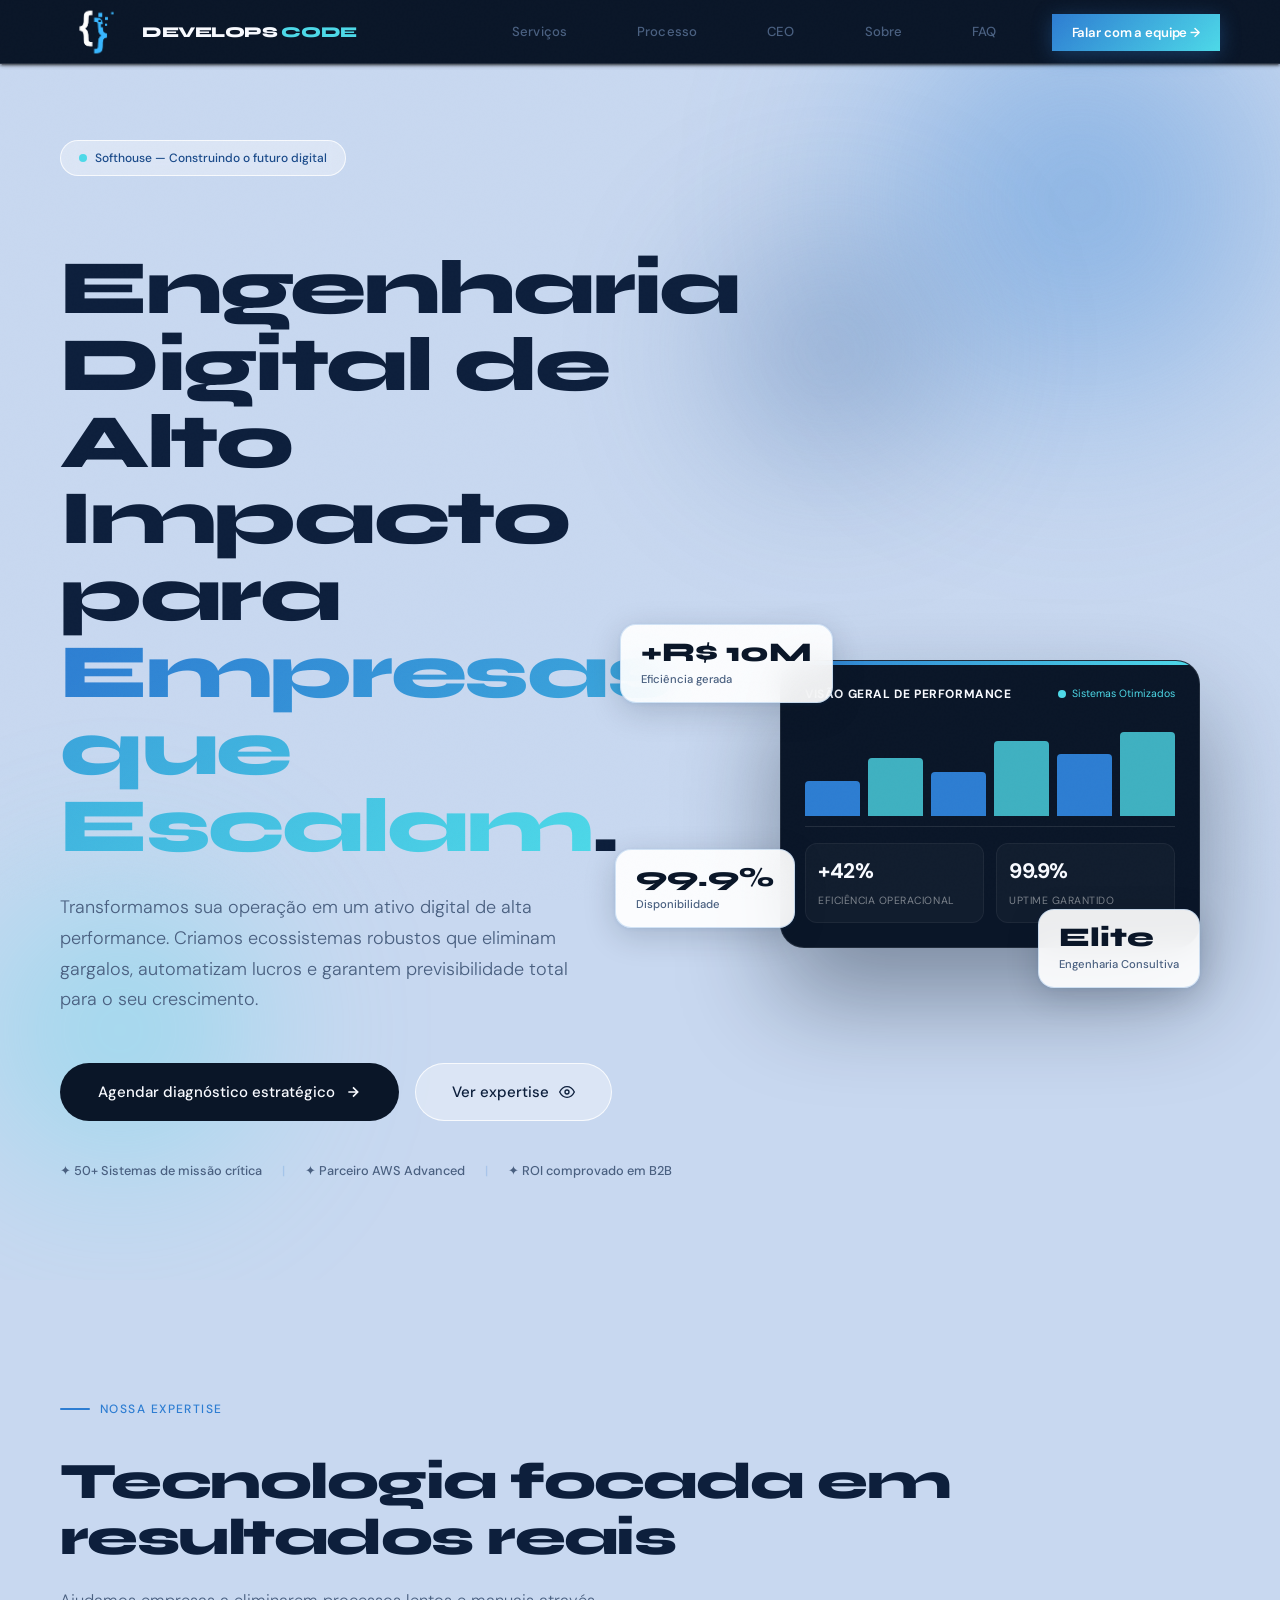
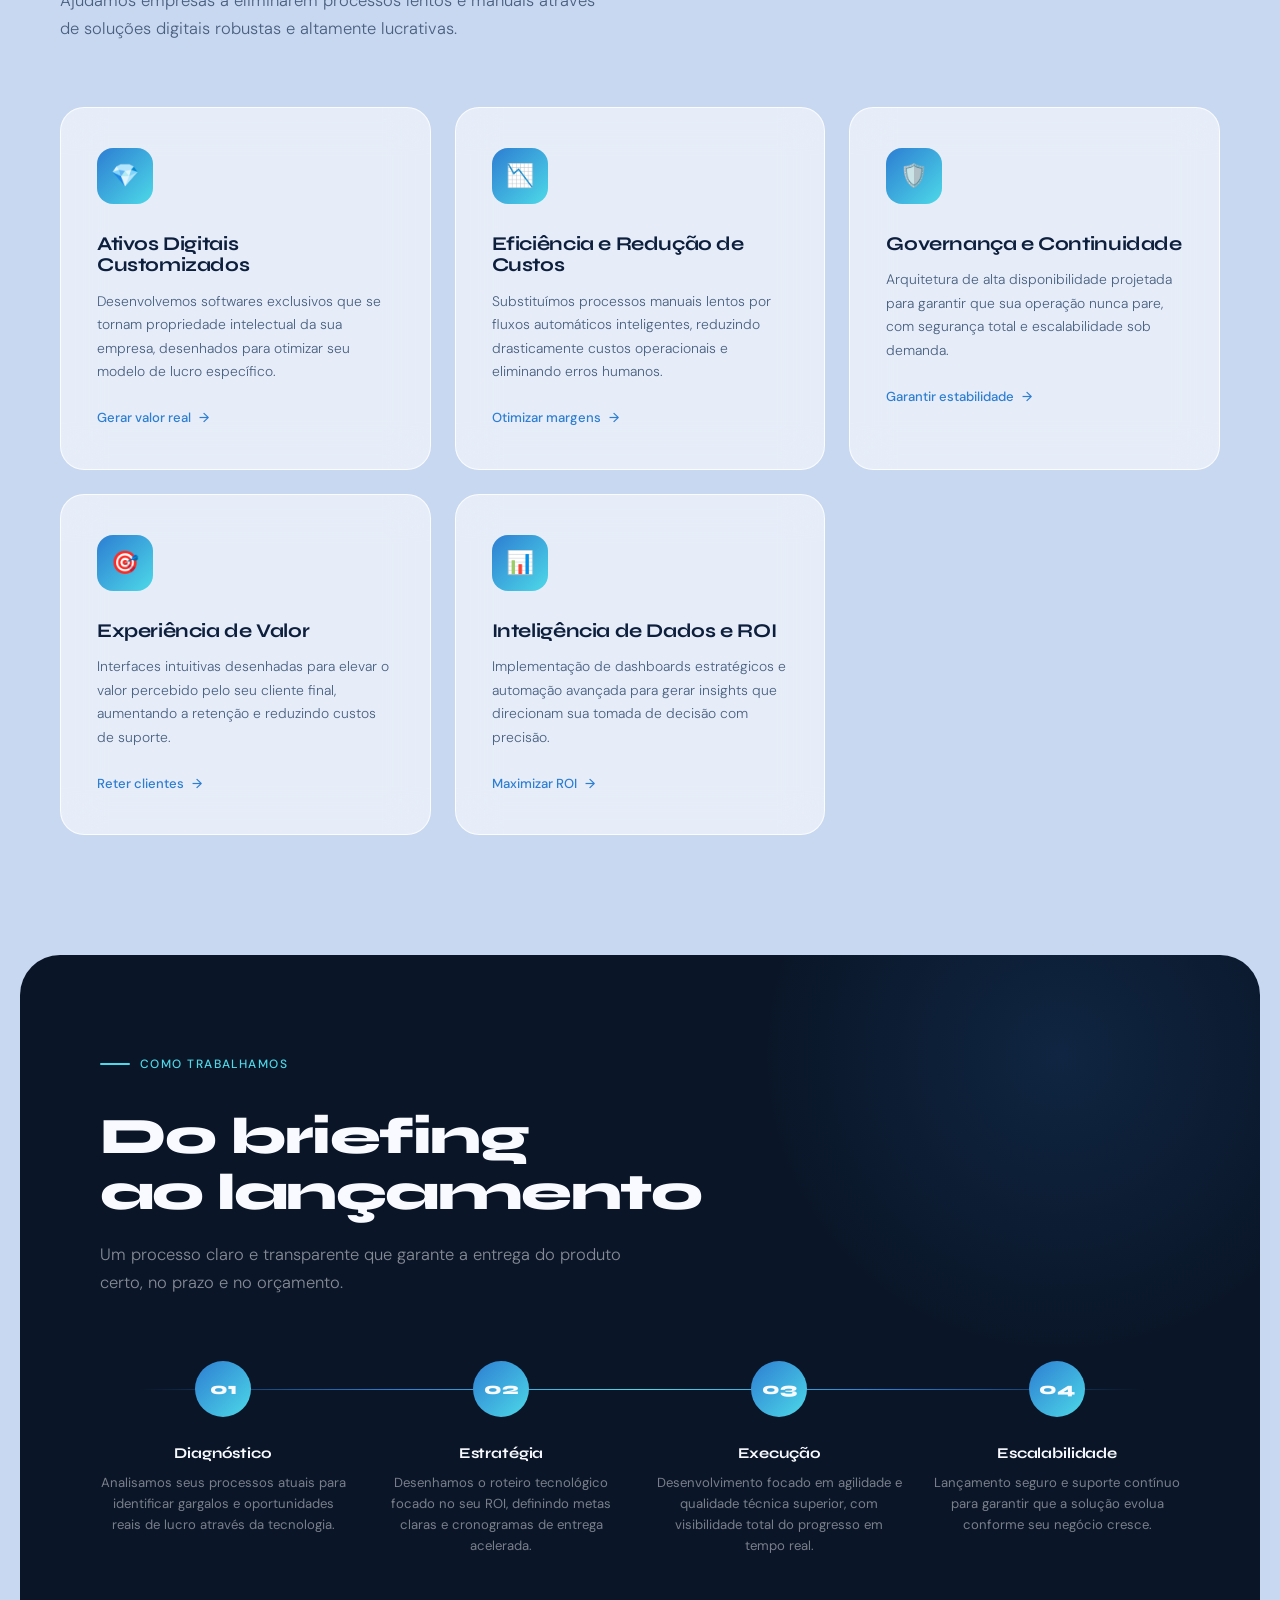
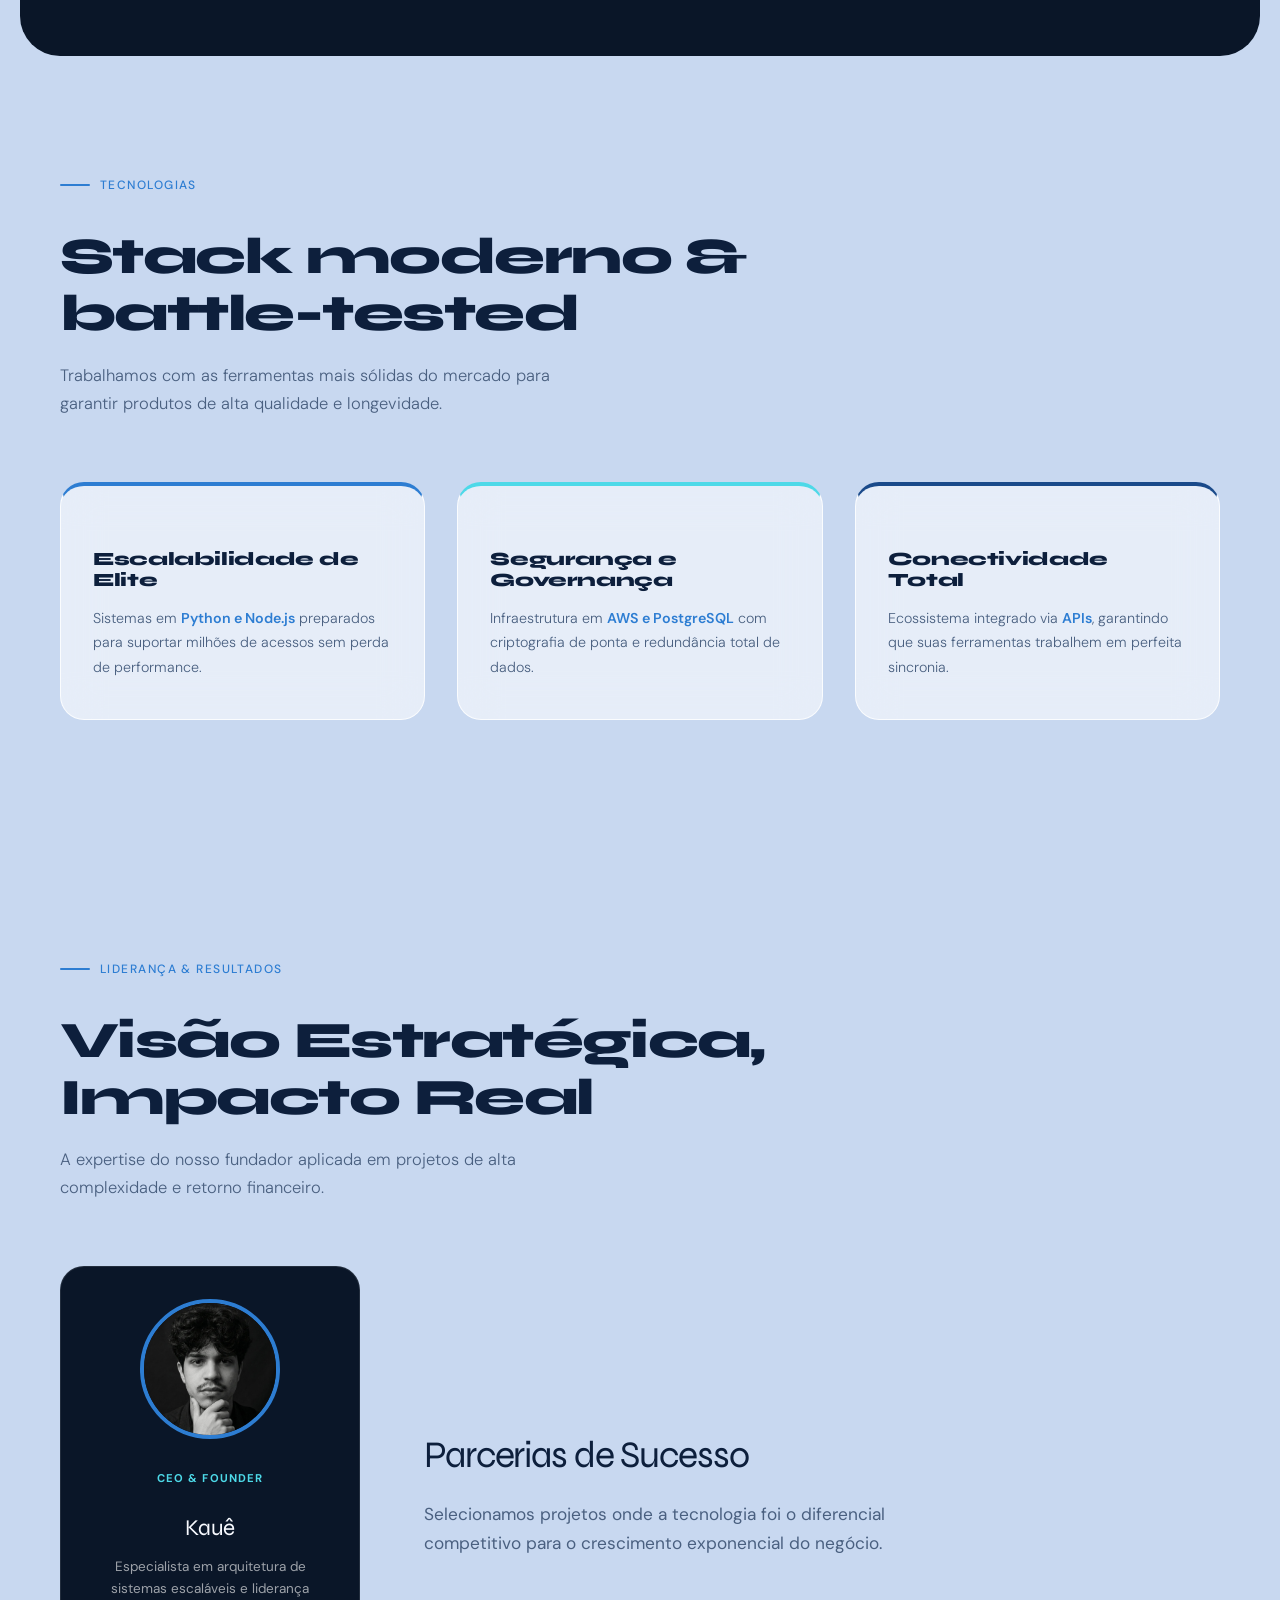
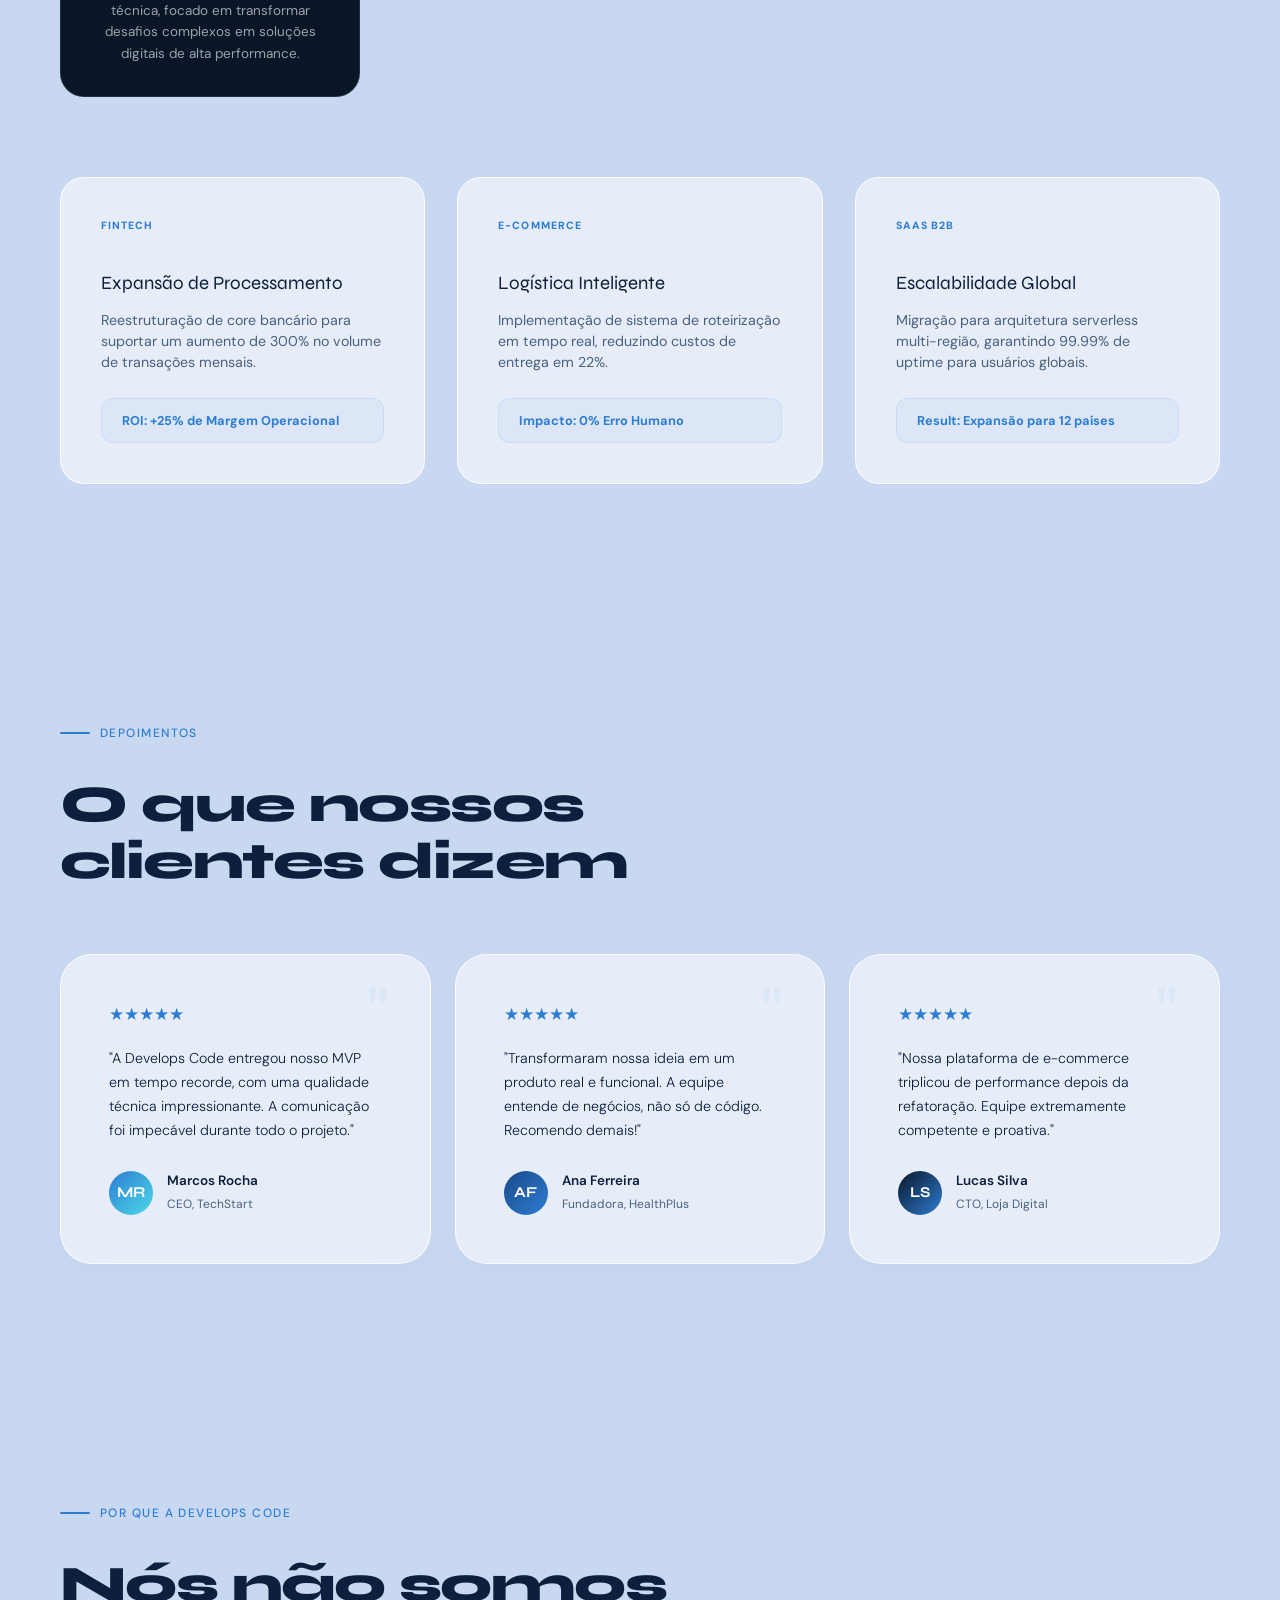
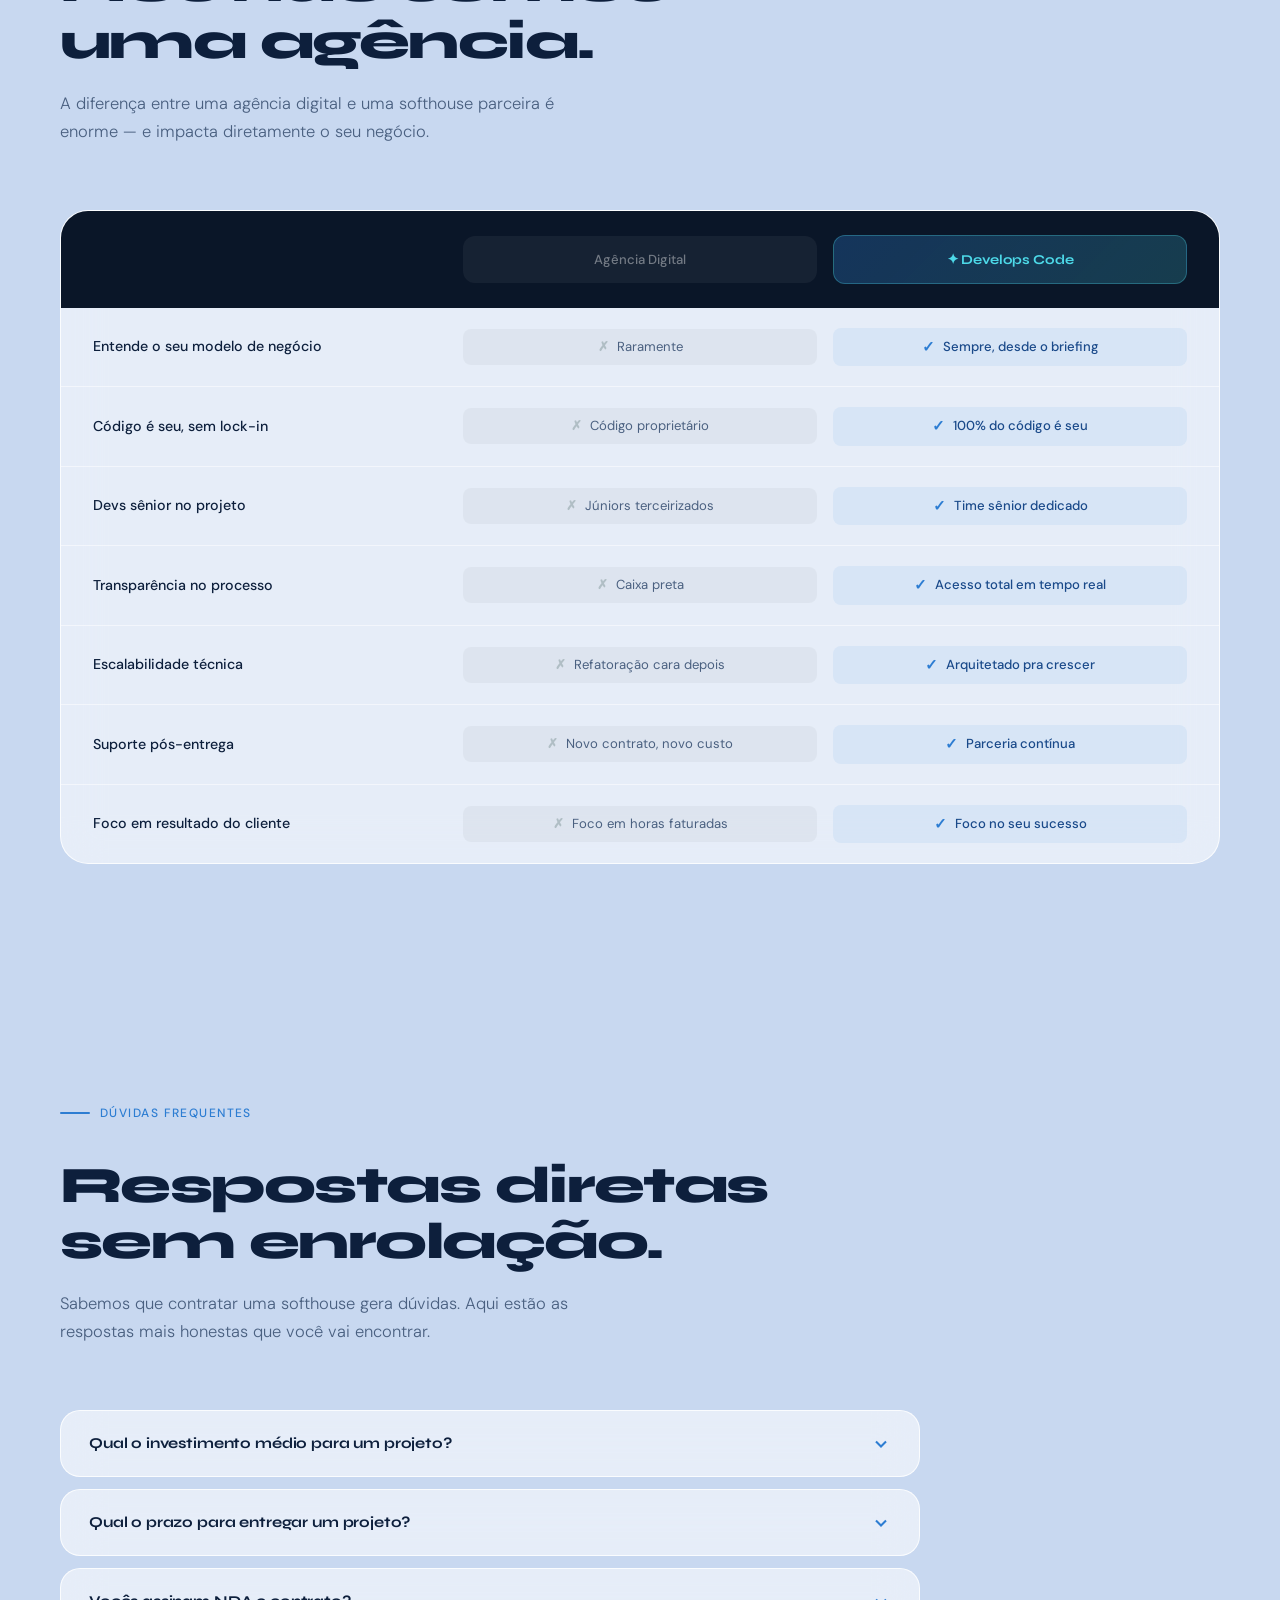
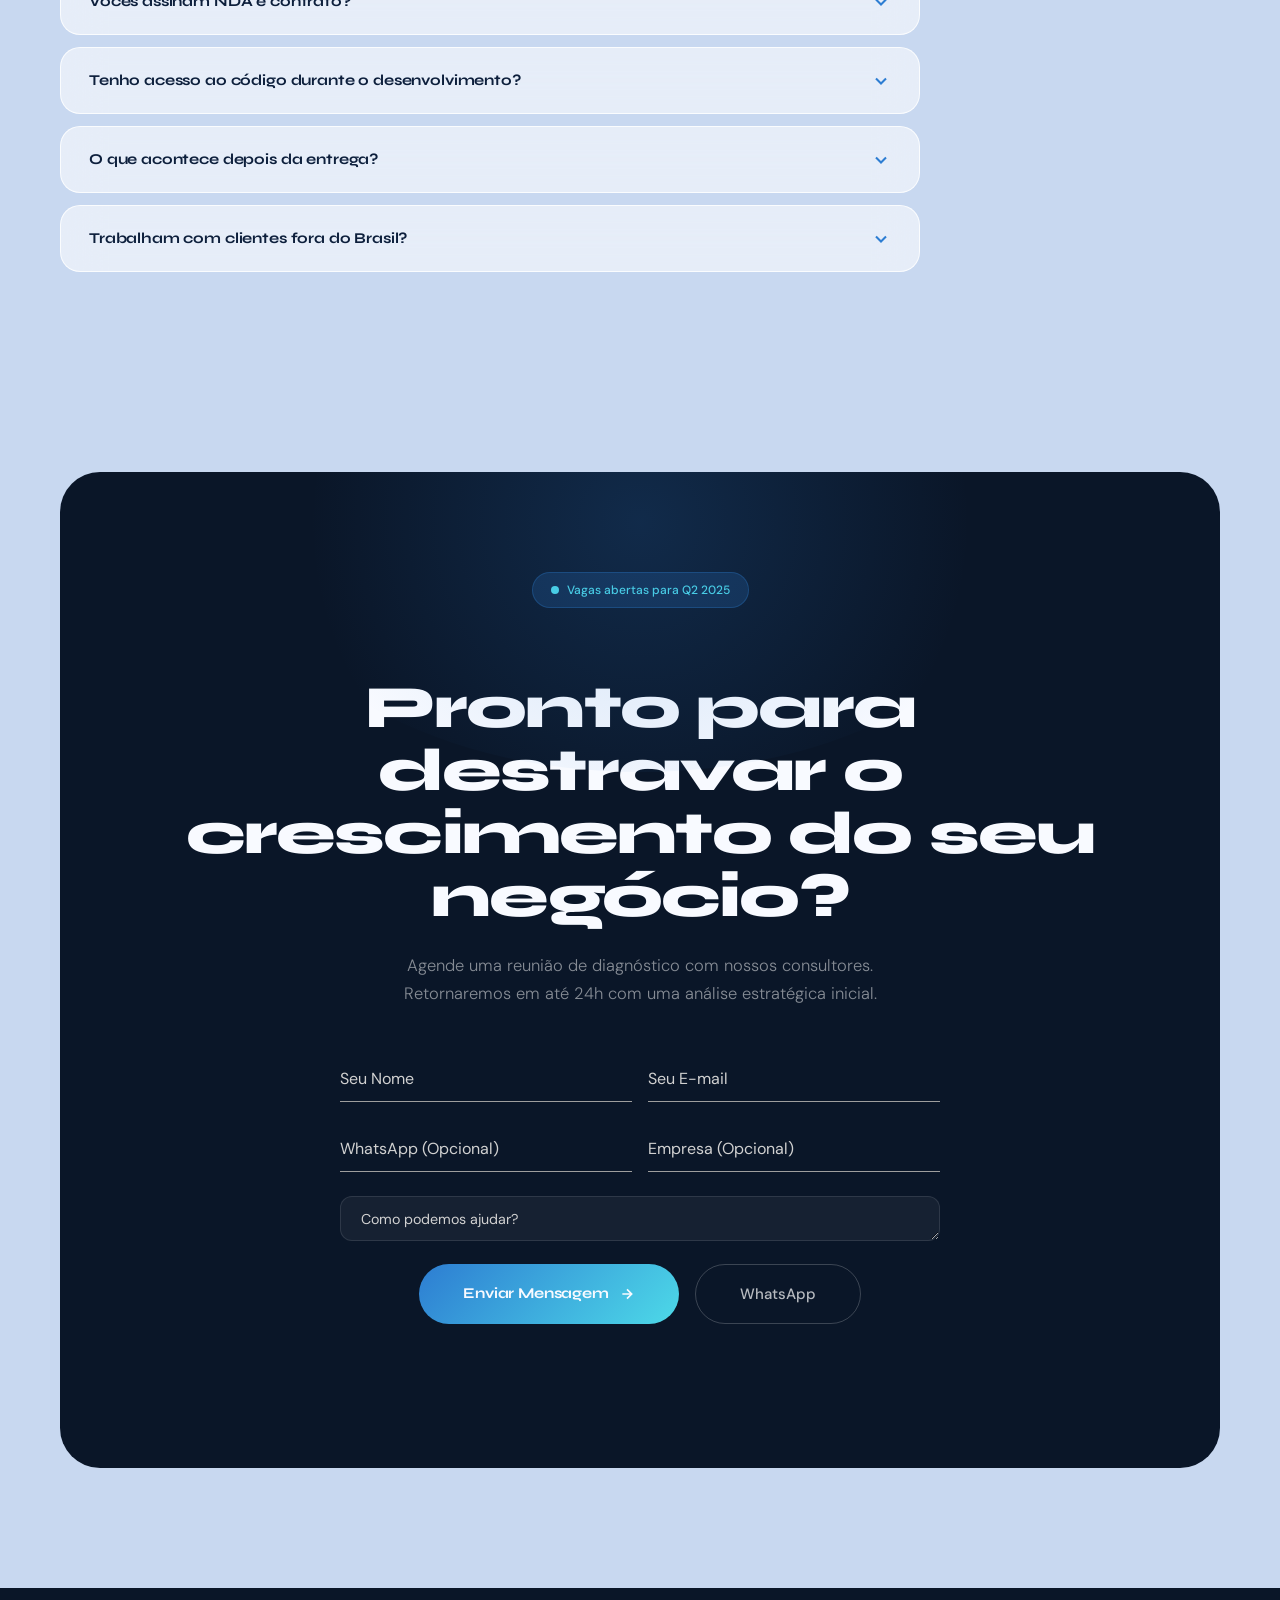
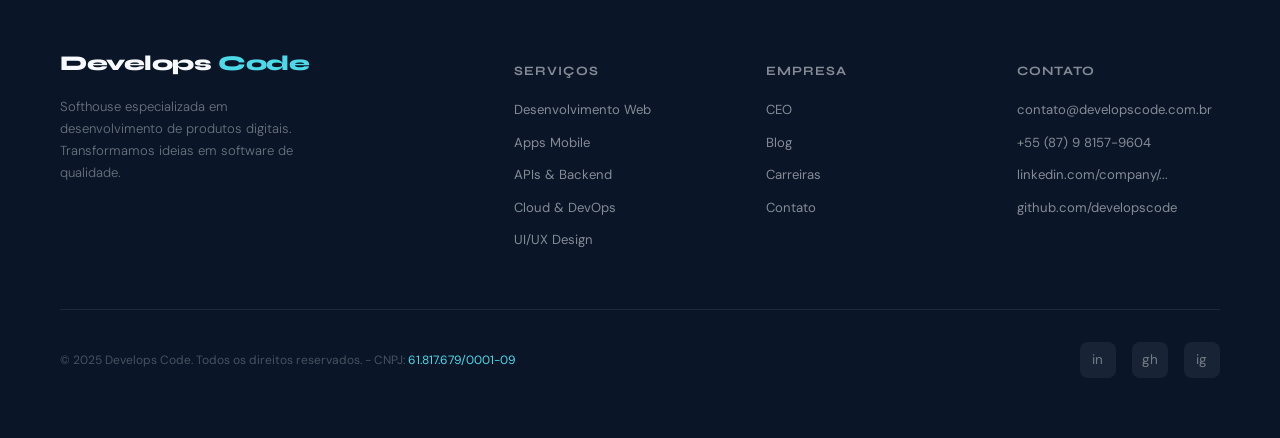
==== index.html @ 584f94bc "Mover arquivos da landing page para a raiz para deploy na Vercel" ====
<!DOCTYPE html>
<html lang="pt-BR">
<head>
<meta charset="UTF-8">
<meta name="viewport" content="width=device-width, initial-scale=1.0">
<title>Develops Code — Softhouse</title>
<link href="https://fonts.googleapis.com/css2?family=Syne:wght@400;600;700;800&family=DM+Sans:ital,wght@0,300;0,400;0,500;1,300&display=swap" rel="stylesheet">
<link rel="stylesheet" href="https://cdnjs.cloudflare.com/ajax/libs/materialize/1.0.0/css/materialize.min.css">
<link href="https://fonts.googleapis.com/icon?family=Material+Icons" rel="stylesheet">
<link rel="stylesheet" href="style.css">
<style>
  @media (max-width: 768px) {
    .hero-content { padding: 0 20px 20px; }
    .hero-badge { font-size: 0.75rem; padding: 7px 14px; }
    .stat-bubble { display: none; }
  }
</style>
</head>
<body>

<!-- SIDENAV (mobile) -->
<header class="mobile-header">
  <nav class="mobile-nav-wrap" aria-label="Mobile navigation">
    <ul class="sidenav" id="mobile-nav">
      <li class="sidenav-brand">
        <img src="img/logo.png" alt="Develops Code logo" />
        <div class="sidenav-brand-text">DEVELOPS<span class="sidenav-brand-code">CODE</span></div>
      </li>
      <li><a href="#servicos" class="sidenav-close">Serviços</a></li>
      <li><a href="#processo" class="sidenav-close">Processo</a></li>
      <li><a href="#portfolio" class="sidenav-close">CEO</a></li>
      <li><a href="#sobre" class="sidenav-close">Sobre</a></li>
      <li><a href="#faq" class="sidenav-close">FAQ</a></li>
      <li class="sidenav-cta-item"><a href="#contato" class="sidenav-close sidenav-cta-btn">Falar com a equipe →</a></li>
    </ul>
    <div class="toggle-hint" id="toggle-hint" aria-live="polite">
      <span class="toggle-hint-text">deslize o dedo</span>
      <span class="toggle-hint-icon material-icons" aria-hidden="true">arrow_back</span>
    </div>
  </nav>
</header>

<!-- NAVBAR -->
<nav id="main-nav">
  <div class="nav-logo">
    <img src="img/logo.png" alt="Develops Code logo" />
    <div class="nav-logo-text">DEVELOPS<span class="nav-logo-code">CODE</span></div>
  </div>
  <ul class="nav-links">
    <li><a href="#servicos">Serviços</a></li>
    <li><a href="#processo">Processo</a></li>
    <li><a href="#portfolio">CEO</a></li>
    <li><a href="#sobre">Sobre</a></li>
    <li><a href="#faq">FAQ</a></li>
    <li><a href="#contato" class="nav-cta">Falar com a equipe →</a></li>
  </ul>
  <button class="hamburger" id="hamburger-btn" data-target="mobile-nav" aria-label="Menu">
    <span></span>
    <span></span>
    <span></span>
  </button>
</nav>

<!-- HERO -->
<section class="hero" id="inicio">
  <div class="blob blob-1"></div>
  <div class="blob blob-2"></div>
  <div class="blob blob-3"></div>
  <div class="particles" id="particles"></div>

  <div class="hero-content">
    <div class="hero-badge">
      <div class="badge-dot"></div>
      Softhouse — Construindo o futuro digital
    </div>
    <h1>
      Engenharia Digital de Alto Impacto para <span class="highlight">Empresas que Escalam</span>.
    </h1>
    <p>Transformamos sua operação em um ativo digital de alta performance. Criamos ecossistemas robustos que eliminam gargalos, automatizam lucros e garantem previsibilidade total para o seu crescimento.</p>
    <div class="hero-actions">
      <a href="#contato" class="btn-primary">
        Agendar diagnóstico estratégico
        <svg width="16" height="16" fill="none" stroke="currentColor" stroke-width="2.5" viewBox="0 0 24 24"><path d="M5 12h14M12 5l7 7-7 7"/></svg>
      </a>
      <a href="#portfolio" class="btn-secondary">
        Ver expertise
        <svg width="16" height="16" fill="none" stroke="currentColor" stroke-width="2" viewBox="0 0 24 24"><path d="M1 12s4-8 11-8 11 8 11 8-4 8-11 8-11-8-11-8z"/><circle cx="12" cy="12" r="3"/></svg>
      </a>
    </div>
    <div class="authority-bar reveal">
      <span>✦ 50+ Sistemas de missão crítica</span>
      <span class="sep">|</span>
      <span>✦ Parceiro AWS Advanced</span>
      <span class="sep">|</span>
      <span>✦ ROI comprovado em B2B</span>
    </div>
  </div>

  <div class="hero-visual">
    <div class="stat-bubble stat-1">
      <div class="num">+R$ 10M</div>
      <div class="label">Eficiência gerada</div>
    </div>
    <div class="stat-bubble stat-2">
      <div class="num">99.9%</div>
      <div class="label">Disponibilidade</div>
    </div>

    <div class="dashboard-visual">
      <div class="db-header">
        <div class="db-title">Visão Geral de Performance</div>
        <div class="db-status">
          <div class="badge-dot"></div>
          Sistemas Otimizados
        </div>
      </div>
      <div class="db-content">
        <div class="db-chart-row">
          <div class="db-bar" style="height: 40%"></div>
          <div class="db-bar" style="height: 65%"></div>
          <div class="db-bar" style="height: 50%"></div>
          <div class="db-bar" style="height: 85%"></div>
          <div class="db-bar" style="height: 70%"></div>
          <div class="db-bar" style="height: 95%"></div>
        </div>
        <div class="db-stats-grid">
          <div class="db-stat-item">
            <span class="db-stat-val">+42%</span>
            <span class="db-stat-label">Eficiência Operacional</span>
          </div>
          <div class="db-stat-item">
            <span class="db-stat-val">99.9%</span>
            <span class="db-stat-label">Uptime Garantido</span>
          </div>
        </div>
      </div>
    </div>

    <div class="stat-bubble stat-3">
      <div class="num">Elite</div>
      <div class="label">Engenharia Consultiva</div>
    </div>
  </div>
</section>

<!-- SERVICES -->
<section class="services" id="servicos">
  <div class="reveal">
    <div class="section-tag">Nossa Expertise</div>
    <h2 class="section-title">Tecnologia focada em<br>resultados reais</h2>
    <p class="section-subtitle">Ajudamos empresas a eliminarem processos lentos e manuais através de soluções digitais robustas e altamente lucrativas.</p>
  </div>

  <div class="services-grid">
    <div class="service-card reveal">
      <div class="service-icon">💎</div>
      <h3>Ativos Digitais Customizados</h3>
      <p>Desenvolvemos softwares exclusivos que se tornam propriedade intelectual da sua empresa, desenhados para otimizar seu modelo de lucro específico.</p>
      <a href="#contato" class="service-link">Gerar valor real <span>→</span></a>
    </div>
    <div class="service-card reveal">
      <div class="service-icon">📉</div>
      <h3>Eficiência e Redução de Custos</h3>
      <p>Substituímos processos manuais lentos por fluxos automáticos inteligentes, reduzindo drasticamente custos operacionais e eliminando erros humanos.</p>
      <a href="#contato" class="service-link">Otimizar margens <span>→</span></a>
    </div>
    <div class="service-card reveal">
      <div class="service-icon">🛡️</div>
      <h3>Governança e Continuidade</h3>
      <p>Arquitetura de alta disponibilidade projetada para garantir que sua operação nunca pare, com segurança total e escalabilidade sob demanda.</p>
      <a href="#contato" class="service-link">Garantir estabilidade <span>→</span></a>
    </div>
    <div class="service-card reveal">
      <div class="service-icon">🎯</div>
      <h3>Experiência de Valor</h3>
      <p>Interfaces intuitivas desenhadas para elevar o valor percebido pelo seu cliente final, aumentando a retenção e reduzindo custos de suporte.</p>
      <a href="#contato" class="service-link">Reter clientes <span>→</span></a>
    </div>
    <div class="service-card reveal">
      <div class="service-icon">📊</div>
      <h3>Inteligência de Dados e ROI</h3>
      <p>Implementação de dashboards estratégicos e automação avançada para gerar insights que direcionam sua tomada de decisão com precisão.</p>
      <a href="#contato" class="service-link">Maximizar ROI <span>→</span></a>
    </div>
  </div>
</section>

<!-- PROCESS -->
<section class="process" id="processo">
  <div class="reveal">
    <div class="section-tag">Como trabalhamos</div>
    <h2 class="section-title">Do briefing<br>ao lançamento</h2>
    <p class="section-subtitle">Um processo claro e transparente que garante a entrega do produto certo, no prazo e no orçamento.</p>
  </div>

  <div class="steps">
    <div class="step reveal">
      <div class="step-num">01</div>
      <h4>Diagnóstico</h4>
      <p>Analisamos seus processos atuais para identificar gargalos e oportunidades reais de lucro através da tecnologia.</p>
    </div>
    <div class="step reveal">
      <div class="step-num">02</div>
      <h4>Estratégia</h4>
      <p>Desenhamos o roteiro tecnológico focado no seu ROI, definindo metas claras e cronogramas de entrega acelerada.</p>
    </div>
    <div class="step reveal">
      <div class="step-num">03</div>
      <h4>Execução</h4>
      <p>Desenvolvimento focado em agilidade e qualidade técnica superior, com visibilidade total do progresso em tempo real.</p>
    </div>
    <div class="step reveal">
      <div class="step-num">04</div>
      <h4>Escalabilidade</h4>
      <p>Lançamento seguro e suporte contínuo para garantir que a solução evolua conforme seu negócio cresce.</p>
    </div>
  </div>
</section>

<!-- TECH STACK -->
<section id="sobre">
  <div class="reveal">
    <div class="section-tag">Tecnologias</div>
    <h2 class="section-title">Stack moderno &<br>battle-tested</h2>
    <p class="section-subtitle">Trabalhamos com as ferramentas mais sólidas do mercado para garantir produtos de alta qualidade e longevidade.</p>
  </div>

  <div class="value-infra-grid">
    <div class="infra-card reveal">
      <h4>Escalabilidade de Elite</h4>
      <p>Sistemas em <strong>Python e Node.js</strong> preparados para suportar milhões de acessos sem perda de performance.</p>
    </div>
    <div class="infra-card reveal">
      <h4>Segurança e Governança</h4>
      <p>Infraestrutura em <strong>AWS e PostgreSQL</strong> com criptografia de ponta e redundância total de dados.</p>
    </div>
    <div class="infra-card reveal">
      <h4>Conectividade Total</h4>
      <p>Ecossistema integrado via <strong>APIs</strong>, garantindo que suas ferramentas trabalhem em perfeita sincronia.</p>
    </div>
  </div>
</section>

<!-- LEADERSHIP & SUCCESS CASES -->
<section id="portfolio">
  <div class="reveal">
    <div class="section-tag">Liderança & Resultados</div>
    <h2 class="section-title">Visão Estratégica,<br>Impacto Real</h2>
    <p class="section-subtitle">A expertise do nosso fundador aplicada em projetos de alta complexidade e retorno financeiro.</p>
  </div>

  <div class="leadership-grid">
    <div class="partner-card reveal">
      <img src="img/socio-kaue.jpeg" alt="Foto do CEO Kauê" class="partner-photo" />
      <div class="partner-info">
        <span class="partner-role">CEO & Founder</span>
        <h3>Kauê</h3>
        <p>Especialista em arquitetura de sistemas escaláveis e liderança técnica, focado em transformar desafios complexos em soluções digitais de alta performance.</p>
      </div>
    </div>

    <div class="cases-intro reveal">
      <h3>Parcerias de Sucesso</h3>
      <p>Selecionamos projetos onde a tecnologia foi o diferencial competitivo para o crescimento exponencial do negócio.</p>
    </div>
  </div>

  <div class="success-cases-grid">
    <div class="case-card reveal">
      <div class="case-category">Fintech</div>
      <h4>Expansão de Processamento</h4>
      <p>Reestruturação de core bancário para suportar um aumento de 300% no volume de transações mensais.</p>
      <div class="case-result">ROI: +25% de Margem Operacional</div>
    </div>
    <div class="case-card reveal">
      <div class="case-category">E-commerce</div>
      <h4>Logística Inteligente</h4>
      <p>Implementação de sistema de roteirização em tempo real, reduzindo custos de entrega em 22%.</p>
      <div class="case-result">Impacto: 0% Erro Humano</div>
    </div>
    <div class="case-card reveal">
      <div class="case-category">SaaS B2B</div>
      <h4>Escalabilidade Global</h4>
      <p>Migração para arquitetura serverless multi-região, garantindo 99.99% de uptime para usuários globais.</p>
      <div class="case-result">Result: Expansão para 12 países</div>
    </div>
  </div>
</section>

<!-- TESTIMONIALS -->
<section>
  <div class="reveal">
    <div class="section-tag">Depoimentos</div>
    <h2 class="section-title">O que nossos<br>clientes dizem</h2>
  </div>

  <div class="testimonials-grid">
    <div class="testimonial-card reveal">
      <div class="stars">★★★★★</div>
      <p class="testimonial-text">"A Develops Code entregou nosso MVP em tempo recorde, com uma qualidade técnica impressionante. A comunicação foi impecável durante todo o projeto."</p>
      <div class="testimonial-author">
        <div class="author-avatar av-1">MR</div>
        <div class="author-info">
          <strong>Marcos Rocha</strong>
          <span>CEO, TechStart</span>
        </div>
      </div>
    </div>
    <div class="testimonial-card reveal">
      <div class="stars">★★★★★</div>
      <p class="testimonial-text">"Transformaram nossa ideia em um produto real e funcional. A equipe entende de negócios, não só de código. Recomendo demais!"</p>
      <div class="testimonial-author">
        <div class="author-avatar av-2">AF</div>
        <div class="author-info">
          <strong>Ana Ferreira</strong>
          <span>Fundadora, HealthPlus</span>
        </div>
      </div>
    </div>
    <div class="testimonial-card reveal">
      <div class="stars">★★★★★</div>
      <p class="testimonial-text">"Nossa plataforma de e-commerce triplicou de performance depois da refatoração. Equipe extremamente competente e proativa."</p>
      <div class="testimonial-author">
        <div class="author-avatar av-3">LS</div>
        <div class="author-info">
          <strong>Lucas Silva</strong>
          <span>CTO, Loja Digital</span>
        </div>
      </div>
    </div>
  </div>
</section>

<!-- COMPARATIVO -->
<section id="comparativo">
  <div class="reveal">
    <div class="section-tag">Por que a Develops Code</div>
    <h2 class="section-title">Nós não somos<br>uma agência.</h2>
    <p class="section-subtitle">A diferença entre uma agência digital e uma softhouse parceira é enorme — e impacta diretamente o seu negócio.</p>
  </div>

  <div class="compare-table reveal">
    <div class="compare-header">
      <div class="compare-feature-col"></div>
      <div class="compare-col compare-col-agency">
        <span class="col-label">Agência Digital</span>
      </div>
      <div class="compare-col compare-col-us">
        <span class="col-badge">✦ Develops Code</span>
      </div>
    </div>

    <div class="compare-row">
      <div class="compare-feature">Entende o seu modelo de negócio</div>
      <div class="compare-val agency"><span class="x">✗</span> Raramente</div>
      <div class="compare-val us"><span class="check">✓</span> Sempre, desde o briefing</div>
    </div>
    <div class="compare-row">
      <div class="compare-feature">Código é seu, sem lock-in</div>
      <div class="compare-val agency"><span class="x">✗</span> Código proprietário</div>
      <div class="compare-val us"><span class="check">✓</span> 100% do código é seu</div>
    </div>
    <div class="compare-row">
      <div class="compare-feature">Devs sênior no projeto</div>
      <div class="compare-val agency"><span class="x">✗</span> Júniors terceirizados</div>
      <div class="compare-val us"><span class="check">✓</span> Time sênior dedicado</div>
    </div>
    <div class="compare-row">
      <div class="compare-feature">Transparência no processo</div>
      <div class="compare-val agency"><span class="x">✗</span> Caixa preta</div>
      <div class="compare-val us"><span class="check">✓</span> Acesso total em tempo real</div>
    </div>
    <div class="compare-row">
      <div class="compare-feature">Escalabilidade técnica</div>
      <div class="compare-val agency"><span class="x">✗</span> Refatoração cara depois</div>
      <div class="compare-val us"><span class="check">✓</span> Arquitetado pra crescer</div>
    </div>
    <div class="compare-row">
      <div class="compare-feature">Suporte pós-entrega</div>
      <div class="compare-val agency"><span class="x">✗</span> Novo contrato, novo custo</div>
      <div class="compare-val us"><span class="check">✓</span> Parceria contínua</div>
    </div>
    <div class="compare-row">
      <div class="compare-feature">Foco em resultado do cliente</div>
      <div class="compare-val agency"><span class="x">✗</span> Foco em horas faturadas</div>
      <div class="compare-val us"><span class="check">✓</span> Foco no seu sucesso</div>
    </div>
  </div>
</section>

<!-- FAQ -->
<section id="faq">
  <div class="reveal">
    <div class="section-tag">Dúvidas frequentes</div>
    <h2 class="section-title">Respostas diretas<br>sem enrolação.</h2>
    <p class="section-subtitle">Sabemos que contratar uma softhouse gera dúvidas. Aqui estão as respostas mais honestas que você vai encontrar.</p>
  </div>

  <div class="faq-grid reveal">
    <div class="faq-item">
      <button class="faq-q" onclick="toggleFaq(this)">
        <span>Qual o investimento médio para um projeto?</span>
        <svg class="faq-icon" width="20" height="20" fill="none" stroke="currentColor" stroke-width="2.5" viewBox="0 0 24 24"><path d="M6 9l6 6 6-6"/></svg>
      </button>
      <div class="faq-a">
        <p>Depende do escopo, mas projetos de MVP costumam partir de R$ 15k. Sistemas mais complexos ficam entre R$ 50k e R$ 200k+. Nossa filosofia é ser 100% transparente sobre custos antes de qualquer compromisso — você recebe um orçamento detalhado em até 48h após o briefing, sem surpresas no meio do caminho.</p>
      </div>
    </div>
    <div class="faq-item">
      <button class="faq-q" onclick="toggleFaq(this)">
        <span>Qual o prazo para entregar um projeto?</span>
        <svg class="faq-icon" width="20" height="20" fill="none" stroke="currentColor" stroke-width="2.5" viewBox="0 0 24 24"><path d="M6 9l6 6 6-6"/></svg>
      </button>
      <div class="faq-a">
        <p>MVPs bem escoplados saem em 4 a 8 semanas. Produtos completos levam de 3 a 6 meses. Trabalhamos em sprints quinzenais com entregas contínuas — você não espera meses para ver algo funcionando. Na primeira semana já há protótipo navegável.</p>
      </div>
    </div>
    <div class="faq-item">
      <button class="faq-q" onclick="toggleFaq(this)">
        <span>Vocês assinam NDA e contrato?</span>
        <svg class="faq-icon" width="20" height="20" fill="none" stroke="currentColor" stroke-width="2.5" viewBox="0 0 24 24"><path d="M6 9l6 6 6-6"/></svg>
      </button>
      <div class="faq-a">
        <p>Sempre. Assinamos NDA antes mesmo do primeiro briefing. O contrato é claro sobre propriedade de código (é 100% seu), entregas, prazos e garantias. Nada de letras miúdas — revisamos cada cláusula com você antes de assinar.</p>
      </div>
    </div>
    <div class="faq-item">
      <button class="faq-q" onclick="toggleFaq(this)">
        <span>Tenho acesso ao código durante o desenvolvimento?</span>
        <svg class="faq-icon" width="20" height="20" fill="none" stroke="currentColor" stroke-width="2.5" viewBox="0 0 24 24"><path d="M6 9l6 6 6-6"/></svg>
      </button>
      <div class="faq-a">
        <p>Sim, desde o primeiro commit. Você recebe acesso ao repositório no GitHub ou GitLab, com visibilidade total do histórico. Sem caixas pretas: você pode auditar o código, apresentar para investidores ou fazer onboarding de um dev interno quando quiser.</p>
      </div>
    </div>
    <div class="faq-item">
      <button class="faq-q" onclick="toggleFaq(this)">
        <span>O que acontece depois da entrega?</span>
        <svg class="faq-icon" width="20" height="20" fill="none" stroke="currentColor" stroke-width="2.5" viewBox="0 0 24 24"><path d="M6 9l6 6 6-6"/></svg>
      </button>
      <div class="faq-a">
        <p>Todo projeto inclui 30 dias de suporte pós-lançamento sem custo adicional. Depois disso, oferecemos planos de manutenção e evolução mensal. Muitos clientes ficam com a gente por anos — somos o time técnico deles, só que sem os encargos de CLT.</p>
      </div>
    </div>
    <div class="faq-item">
      <button class="faq-q" onclick="toggleFaq(this)">
        <span>Trabalham com clientes fora do Brasil?</span>
        <svg class="faq-icon" width="20" height="20" fill="none" stroke="currentColor" stroke-width="2.5" viewBox="0 0 24 24"><path d="M6 9l6 6 6-6"/></svg>
      </button>
      <div class="faq-a">
        <p>Sim. Temos experiência em projetos internacionais com faturamento em dólar e euro. Nossa equipe tem fluência em inglês e o processo é totalmente adaptado para clientes fora do Brasil — desde contratos em inglês até reuniões no fuso horário do cliente.</p>
      </div>
    </div>
  </div>
</section>

<!-- CTA -->
<section class="cta-section" id="contato">
  <div class="cta-inner reveal">
    <div class="cta-tag">
      <div class="badge-dot"></div>
      Vagas abertas para Q2 2025
    </div>
    <h2>Pronto para destravar o<br>crescimento do seu negócio?</h2>
    <p>Agende uma reunião de diagnóstico com nossos consultores. Retornaremos em até 24h com uma análise estratégica inicial.</p>
    <div class="contact-form-container">
      <form id="contact-form">
        <div class="input-row">
          <input type="text" name="name" required placeholder="Seu Nome">
          <input type="email" name="email" required placeholder="Seu E-mail">
        </div>
        <div class="input-row">
          <input type="text" name="whatsapp" placeholder="WhatsApp (Opcional)">
          <input type="text" name="company" placeholder="Empresa (Opcional)">
        </div>
        <textarea name="message" required placeholder="Como podemos ajudar?" rows="4"></textarea>
        <div class="cta-buttons">
          <button type="submit" class="btn-glow" id="submit-btn" style="border: none; cursor: pointer;">
            Enviar Mensagem
            <svg width="16" height="16" fill="none" stroke="currentColor" stroke-width="2.5" viewBox="0 0 24 24"><path d="M5 12h14M12 5l7 7-7 7"/></svg>
          </button>
          <a href="https://wa.me/5587981579604" class="btn-outline">
            WhatsApp
          </a>
        </div>
        <div id="form-status" class="form-status"></div>
      </form>
    </div>


    </div>
  </div>
</section>

<!-- FOOTER -->
<footer>
  <div class="footer-brand">
    <div class="logo-text">Develops <span>Code</span></div>
    <p class="footer-desc">Softhouse especializada em desenvolvimento de produtos digitais. Transformamos ideias em software de qualidade.</p>
  </div>
  <div class="footer-col">
    <h5>Serviços</h5>
    <ul>
      <li><a href="#">Desenvolvimento Web</a></li>
      <li><a href="#">Apps Mobile</a></li>
      <li><a href="#">APIs & Backend</a></li>
      <li><a href="#">Cloud & DevOps</a></li>
      <li><a href="#">UI/UX Design</a></li>
    </ul>
  </div>
  <div class="footer-col">
    <h5>Empresa</h5>
    <ul>
      <li><a href="#portfolio">CEO</a></li>
      <li><a href="#">Blog</a></li>
      <li><a href="#">Carreiras</a></li>
      <li><a href="#contato">Contato</a></li>
    </ul>
  </div>
  <div class="footer-col">
    <h5>Contato</h5>
    <ul>
      <li><a href="mailto:contato@developscode.com.br">contato@developscode.com.br</a></li>
      <li><a href="#">+55 (87) 9 8157-9604</a></li>
      <li><a href="#">linkedin.com/company/...</a></li>
      <li><a href="#">github.com/developscode</a></li>
    </ul>
  </div>
  <div class="footer-bottom">
    <p>© 2025 Develops Code. Todos os direitos reservados. - CNPJ: <span style="color: var(--cyan);">61.817.679/0001-09</span></p>
    <div class="social-links">
      <a href="#" class="social-link">in</a>
      <a href="#" class="social-link">gh</a>
      <a href="#" class="social-link">ig</a>
    </div>
  </div>
</footer>

<script src="https://cdnjs.cloudflare.com/ajax/libs/materialize/1.0.0/js/materialize.min.js"></script>
<script src="main.js"></script>
</body>
</html>
---- style.css ----
/* Override Materialize teal/green defaults */
:root {
  --bg: #c8d8f0;
  --bg-dark: #b8cae8;
  --navy: #0a1628;
  --blue-deep: #1a4a8a;
  --blue-mid: #2d7dd2;
  --blue-light: #5ab4e8;
  --cyan: #4dd9e8;
  --white: #f8faff;
  --text-dark: #0d1f3c;
  --text-muted: #4a6080;
  --card-bg: rgba(255,255,255,0.55);
  --card-border: rgba(255,255,255,0.8);
  --glass: rgba(255,255,255,0.35);
}

/* Kill Materialize teal on buttons and focus states */
button, input, textarea, select {
  -webkit-tap-highlight-color: transparent !important;
}
.waves-effect .waves-ripple { background: rgba(45,125,210,0.3) !important; }
button:focus { background-color: transparent !important; }

*, *::before, *::after { box-sizing: border-box; margin: 0; padding: 0; }

html { scroll-behavior: smooth; }



body {
  font-family: 'DM Sans', sans-serif;
  background: var(--bg);
  color: var(--text-dark);
  overflow-x: hidden;
}



/* ── NOISE TEXTURE OVERLAY ── */
body::before {
  content: '';
  position: fixed;
  inset: 0;
  background-image: url("data:image/svg+xml,%3Csvg viewBox='0 0 512 512' xmlns='http://www.w3.org/2000/svg'%3E%3Cfilter id='n'%3E%3CfeTurbulence type='fractalNoise' baseFrequency='0.75' numOctaves='4' stitchTiles='stitch'/%3E%3C/filter%3E%3Crect width='100%25' height='100%25' filter='url(%23n)' opacity='0.035'/%3E%3C/svg%3E");
  pointer-events: none;
  z-index: 1000; /* Higher z-index for grain */
  opacity: 0.4;
}

/* ── NAVBAR ── */
nav {
  position: fixed;
  top: 0; left: 0; right: 0;
  z-index: 100;
  display: flex;
  align-items: center;
  justify-content: space-between;
  padding: 20px 60px;
  background: var(--navy);
  border-bottom: 1px solid rgba(255,255,255,0.12);
  transition: background 0.3s, opacity 0.25s, transform 0.25s;
}

/* ── CORREÇÃO DO BUG: esconde nav quando sidenav está aberto ── */
nav.nav-hidden {
  opacity: 0;
  pointer-events: none;
  transform: translateY(-100%);
}

.nav-logo {
  display: flex;
  align-items: center;
  justify-content: flex-start;
  gap: 12px;
}

.nav-logo img {
  width: 70px;
  height: 70px;
  object-fit: contain;
  display: block;
  padding: 5px;
}

.nav-logo-text {
  font-family: 'Syne', sans-serif;
  font-weight: 800;
  font-size: 1rem;
  color: var(--white);
  letter-spacing: -0.03em;
  display: inline-flex;
  align-items: center;
  gap: 4px;
}

.nav-logo-code {
  color: var(--cyan);
}

.nav-links {
  display: flex;
  gap: 40px;
  list-style: none;
  align-items: center;
}

.nav-links a {
  font-size: 0.875rem;
  font-weight: 500;
  color: var(--text-muted);
  text-decoration: none;
  transition: color 0.2s;
  letter-spacing: 0.01em;
}

.nav-links a:hover { color: var(--blue-mid); }

nav .nav-links li a.nav-cta,
.nav-cta {
  display: inline-flex !important;
  align-items: center !important;
  background: linear-gradient(135deg, var(--blue-mid), var(--cyan)) !important;
  color: #ffffff !important;
  padding: 11px 20px !important;
  font-weight: 600 !important;
  font-size: 0.875rem !important;
  letter-spacing: -0.01em !important;
  border: none !important;
  outline: none !important;
  box-shadow: 0 4px 20px rgba(45,125,210,0.35) !important;
  transition: opacity 0.2s, transform 0.2s, box-shadow 0.2s !important;
  position: relative !important;
  z-index: 1 !important;
  white-space: nowrap !important;
  text-decoration: none !important;
  line-height: 1.2 !important;
}

nav .nav-links li a.nav-cta:hover,
.nav-cta:hover {
  opacity: 0.95 !important;
  transform: translateY(-1px) !important;
  box-shadow: 0 0 20px rgba(56, 134, 255, 0.85), 0 0 40px rgba(21, 158, 231, 0.967) !important;
}

nav .nav-links li a.nav-cta:active,
.nav-cta:active,
nav .nav-links li a.nav-cta:focus,
.nav-cta:focus {
  outline: none !important;
  box-shadow: 0 0 20px rgba(56, 134, 255, 0.85), 0 0 40px rgba(21, 158, 231, 0.967) !important;
}

/* Hamburger button */
.hamburger {
  display: none;
  flex-direction: column;
  gap: 5px;
  background: none;
  border: none;
  cursor: pointer;
  padding: 8px;
  border-radius: 10px;
  transition: background 0.2s;
  z-index: 999;
  position: relative;
}

.hamburger:hover { background: rgba(45,125,210,0.1); }

.hamburger span {
  display: block;
  width: 24px;
  height: 2px;
  background: #ffffff;
  border-radius: 2px;
  transition: all 0.3s ease;
  transform-origin: center;
}

.hamburger.open span:nth-child(1) { transform: translateY(7px) rotate(45deg); }
.hamburger.open span:nth-child(2) { opacity: 0; transform: scaleX(0); }
.hamburger.open span:nth-child(3) { transform: translateY(-7px) rotate(-45deg); }

/* Materialize sidenav overrides */
.sidenav {
  background: var(--navy) !important;
  padding: 0 !important;
  width: 280px !important;
  z-index: 1200 !important;
}

.sidenav-overlay {
 display: none !important;
}

.toggle-hint {
  position: fixed;
  left: 280px;
  top: 50%;
  transform: translate(-100%, -50%);
  display: inline-flex;
  align-items: center;
  gap: 8px;
  padding: 8px 10px;
  border-radius: 999px;
  background: transparent;
  color: #dbeeff;
  font-family: 'DM Sans', sans-serif;
  font-size: 0.9rem;
  font-weight: 700;
  letter-spacing: 0.01em;
  white-space: nowrap;
  opacity: 0;
  pointer-events: none;
  transition: opacity 0.28s ease, transform 0.28s ease;
  z-index: 1300;
}

.toggle-hint.visible {
  opacity: 1;
}

.toggle-hint-text {
  color: #e4f3ff;
}

.toggle-hint-icon {
  display: inline-flex;
  align-items: center;
  justify-content: center;
  width: 32px;
  height: 32px;
  border-radius: 50%;
  background: #0d6efd;
  color: #ffffff;
  font-size: 1rem;
  box-shadow: 0 8px 16px rgba(13, 110, 253, 0.18);
  animation: hintArrow 1.2s ease-in-out infinite;
}

@keyframes hintArrow {
  0%, 100% { transform: translateX(0); }
  50% { transform: translateX(-6px); }
}

.sidenav-brand {
  font-family: 'Syne', sans-serif;
  font-weight: 800;
  font-size: 1.2rem;
  color: var(--white);
  padding: 28px 24px 20px;
  border-bottom: 1px solid rgba(255,255,255,0.08);
  display: flex;
  align-items: center;
  justify-content: flex-start;
  gap: 12px;
  letter-spacing: -0.02em;
}

.sidenav-brand-text {
  font-size: 1rem;
  font-weight: 700;
  color: #ffffff;
  display: inline-flex;
  align-items: center;
  gap: 4px;
}

.sidenav-brand-code {
  color: var(--cyan);
}

.sidenav-brand img {
  width: 70px;
  height: 70px;
  object-fit: contain;
  display: flex;
  justify-content: center;
}

.sidenav li > a {
  font-family: 'DM Sans', sans-serif;
  font-size: 1rem;
  font-weight: 500;
  align-items: start !important;
  display: flex;
  flex-direction: column;
  justify-content: center;
  color: rgba(255, 255, 255, 0.65) !important;
  padding: 14px 24px !important;
  transition: color 0.2s, background 0.2s !important;
  border-radius: 0 !important;
}

.sidenav li > a:hover {
  color: var(--blue-light) !important;
  background: rgba(255,255,255,0.05) !important;
}

.sidenav-cta-item {
  padding: 16px 24px 24px;
  border-top: 1px solid rgba(255,255,255,0.08);
  margin-top: 8px;
}

.sidenav-cta-btn {
  display: block !important;
  background: linear-gradient(135deg, var(--blue-mid), var(--cyan)) !important;
  color: var(--navy) !important;
  padding: 14px 24px !important;
  font-weight: 700 !important;
  font-family: 'Syne', sans-serif !important;
  font-size: 0.95rem !important;
  text-align: center !important;
  letter-spacing: -0.01em !important;
  box-shadow: 0 4px 20px rgba(45,125,210,0.35) !important;
  transition: opacity 0.2s, transform 0.2s !important;
  line-height: 1.2 !important;
  height: auto !important;
}

.sidenav-cta-btn:hover {
  background: var(--blue-deep);
  color: var(--white) !important;
}

/* ── HERO ── */
.hero {
  min-height: 100vh;
  display: flex;
  align-items: center;
  position: relative;
  padding: 140px 60px 100px;
  overflow: hidden;
}

/* Blob backgrounds */
.blob {
  position: absolute;
  border-radius: 50%;
  filter: blur(80px);
  opacity: 0.5;
  pointer-events: none;
}

.blob-1 {
  width: 600px; height: 600px;
  background: radial-gradient(circle, #2d7dd2 0%, transparent 70%);
  top: -100px; right: -100px;
  animation: float1 8s ease-in-out infinite;
}

.blob-2 {
  width: 400px; height: 400px;
  background: radial-gradient(circle, #4dd9e8 0%, transparent 70%);
  bottom: 50px; left: -80px;
  animation: float2 10s ease-in-out infinite;
}

.blob-3 {
  width: 300px; height: 300px;
  background: radial-gradient(circle, #1a4a8a 0%, transparent 70%);
  top: 200px; right: 300px;
  animation: float1 12s ease-in-out infinite reverse;
}

@keyframes float1 {
  0%, 100% { transform: translate(0, 0) scale(1); }
  50% { transform: translate(30px, -40px) scale(1.05); }
}

@keyframes float2 {
  0%, 100% { transform: translate(0, 0) scale(1); }
  50% { transform: translate(-20px, 30px) scale(1.08); }
}

/* Floating code particles */
.particles {
  position: absolute;
  inset: 0;
  pointer-events: none;
  overflow: hidden;
}

.particle {
  position: absolute;
  width: 8px; height: 8px;
  background: var(--blue-mid);
  border-radius: 2px;
  opacity: 0;
  animation: particle-float linear infinite;
}

@keyframes particle-float {
  0% { transform: translateY(100vh) rotate(0deg); opacity: 0; }
  10% { opacity: 0.4; }
  90% { opacity: 0.2; }
  100% { transform: translateY(-100px) rotate(360deg); opacity: 0; }
}

.hero-content {
  position: relative;
  z-index: 2;
  max-width: 700px;
}

.hero-badge {
  display: inline-flex;
  align-items: center;
  gap: 8px;
  background: var(--glass);
  border: 1px solid var(--card-border);
  backdrop-filter: blur(10px);
  padding: 8px 18px;
  border-radius: 100px;
  font-size: 0.8rem;
  font-weight: 500;
  color: var(--blue-deep);
  margin-bottom: 32px;
  animation: fadeUp 0.8s ease both;
}

.badge-dot {
  width: 8px; height: 8px;
  background: var(--cyan);
  border-radius: 50%;
  animation: pulse 2s ease infinite;
}

@keyframes pulse {
  0%, 100% { transform: scale(1); opacity: 1; }
  50% { transform: scale(1.4); opacity: 0.7; }
}

.hero h1 {
  font-family: 'Syne', sans-serif;
  font-weight: 800;
  font-size: clamp(3rem, 6vw, 5.5rem);
  line-height: 1.0;
  letter-spacing: -0.03em;
  color: var(--text-dark);
  margin-bottom: 28px;
  animation: fadeUp 0.8s 0.1s ease both;
}

.hero h1 .highlight {
  background: linear-gradient(135deg, var(--blue-mid), var(--cyan));
  -webkit-background-clip: text;
  -webkit-text-fill-color: transparent;
  background-clip: text;
}

.hero p {
  font-size: 1.2rem;
  line-height: 1.7;
  color: var(--text-muted);
  max-width: 540px;
  margin-bottom: 48px;
  font-weight: 300;
  animation: fadeUp 0.8s 0.2s ease both;
}

.hero-actions {
  display: flex;
  gap: 16px;
  flex-wrap: wrap;
  animation: fadeUp 0.8s 0.3s ease both;
}

.authority-bar {
  margin-top: 40px;
  display: flex;
  align-items: center;
  gap: 20px;
  font-size: 0.85rem;
  color: var(--text-muted);
  font-weight: 500;
  animation: fadeUp 0.8s 0.4s ease both;
}

.authority-bar .sep {
  opacity: 0.2;
  color: var(--blue-mid);
}

.authority-bar span:not(.sep) {
  display: inline-flex;
  align-items: center;
  gap: 8px;
}

.btn-primary {
  background: var(--navy);
  color: var(--white);
  padding: 16px 36px;
  border-radius: 100px;
  text-decoration: none;
  font-weight: 500;
  font-size: 1rem;
  display: inline-flex;
  align-items: center;
  gap: 10px;
  transition: all 0.25s;
  border: 2px solid transparent;
}

.btn-primary:hover {
  background: var(--blue-deep);
  transform: translateY(-4px) scale(1.02);
  box-shadow: 0 20px 40px rgba(10,22,40,0.3), 0 0 20px var(--accent-glow);
}

.btn-secondary {
  background: var(--glass);
  color: var(--text-dark);
  padding: 16px 36px;
  border-radius: 100px;
  text-decoration: none;
  font-weight: 500;
  font-size: 1rem;
  border: 1px solid var(--card-border);
  backdrop-filter: blur(10px);
  transition: all 0.25s;
  display: inline-flex;
  align-items: center;
  gap: 10px;
}

.btn-secondary:hover {
  background: rgba(255,255,255,0.7);
  transform: translateY(-2px);
}

/* Hero visual (right side) */
.hero-visual {
  position: absolute;
  right: 60px;
  top: 50%;
  transform: translateY(-58%);
  z-index: 2;
  animation: fadeUp 1s 0.4s ease both;
  padding: 20px 20px 60px 90px;
}

/* Strategic Dashboard Visual (Replaces Code Card) */
.dashboard-visual {
  background: var(--navy);
  border-radius: 24px;
  padding: 24px;
  width: 420px;
  border: 1px solid rgba(255,255,255,0.1);
  box-shadow: 0 50px 100px rgba(10,22,40,0.4);
  position: relative;
  overflow: hidden;
}

.dashboard-visual::before {
  content: '';
  position: absolute;
  top: 0; left: 0; right: 0;
  height: 4px;
  background: linear-gradient(90deg, var(--blue-mid), var(--cyan));
}

.db-header {
  display: flex;
  justify-content: space-between;
  align-items: center;
  margin-bottom: 24px;
}

.db-title {
  font-size: 0.8rem;
  font-weight: 700;
  color: var(--white);
  text-transform: uppercase;
  letter-spacing: 0.05em;
}

.db-status {
  display: flex;
  align-items: center;
  gap: 6px;
  font-size: 0.7rem;
  color: var(--cyan);
}

.db-content {
  display: flex;
  flex-direction: column;
  gap: 16px;
}

.db-chart-row {
  display: flex;
  align-items: flex-end;
  gap: 8px;
  height: 100px;
  padding-bottom: 10px;
  border-bottom: 1px solid rgba(255,255,255,0.1);
}

.db-bar {
  flex: 1;
  background: var(--blue-mid);
  border-radius: 4px 4px 0 0;
  transition: height 1s ease;
}

.db-bar:nth-child(even) { background: var(--cyan); opacity: 0.8; }

.db-stats-grid {
  display: grid;
  grid-template-columns: repeat(2, 1fr);
  gap: 12px;
}

.db-stat-item {
  background: rgba(255,255,255,0.03);
  padding: 12px;
  border-radius: 12px;
  border: 1px solid rgba(255,255,255,0.05);
}

.db-stat-val {
  display: block;
  font-size: 1.4rem;
  font-weight: 800;
  color: var(--white);
  letter-spacing: -0.02em;
}

.db-stat-label {
  font-size: 0.7rem;
  color: rgba(255,255,255,0.45);
  text-transform: uppercase;
  letter-spacing: 0.05em;
}

@keyframes dbGrow {
  from { height: 0; }
}

.db-bar { animation: dbGrow 1.5s ease both; }

/* Floating stats around code card */
.stat-bubble {
  position: absolute;
  background: rgba(255,255,255,0.92);
  border: 1.5px solid rgba(45,125,210,0.2);
  box-shadow: 0 8px 32px rgba(10,22,40,0.18), 0 1px 4px rgba(45,125,210,0.1);
  backdrop-filter: blur(16px);
  border-radius: 16px;
  padding: 14px 20px;
  min-width: 140px;
  z-index: 10;
}

.stat-bubble .num {
  font-family: 'Syne', sans-serif;
  font-size: 1.8rem;
  font-weight: 800;
  color: var(--navy);
  line-height: 1;
}

.stat-bubble .label {
  font-size: 0.75rem;
  color: var(--text-muted);
  margin-top: 5px;
  font-weight: 500;
}

.stat-1 { top: -16px; left: -70px; animation: float2 7s ease-in-out infinite; }
.stat-2 { bottom: 80px; left: -75px; animation: float1 9s ease-in-out infinite; }
.stat-3 { bottom: 20px; right: 20px; animation: float2 11s ease-in-out infinite; }

/* ── SECTION BASE ── */
section {
  position: relative;
  z-index: 1;
  padding: 120px 60px;
}

.section-tag {
  font-size: 0.8rem;
  font-weight: 500;
  letter-spacing: 0.12em;
  text-transform: uppercase;
  color: var(--blue-mid);
  margin-bottom: 16px;
  display: flex;
  align-items: center;
  gap: 10px;
}

.section-tag::before {
  content: '';
  width: 30px; height: 2px;
  background: var(--blue-mid);
  border-radius: 2px;
}

.section-title {
  font-family: 'Syne', sans-serif;
  font-size: clamp(2.2rem, 4vw, 3.5rem);
  font-weight: 800;
  letter-spacing: -0.03em;
  line-height: 1.1;
  color: var(--text-dark);
  margin-bottom: 20px;
}

.section-subtitle {
  font-size: 1.1rem;
  color: var(--text-muted);
  max-width: 540px;
  line-height: 1.7;
  font-weight: 300;
}

/* ── SERVICES ── */
.services { background: transparent; }

.services-grid {
  display: grid;
  grid-template-columns: repeat(3, 1fr);
  gap: 24px;
  margin-top: 64px;
}

.service-card {
  background: var(--card-bg);
  border: 1px solid var(--card-border);
  backdrop-filter: blur(20px);
  border-radius: 24px;
  padding: 40px 36px;
  transition: all 0.35s cubic-bezier(0.34, 1.56, 0.64, 1);
  position: relative;
  overflow: hidden;
  cursor: default;
}

.service-card::after {
  content: '';
  position: absolute;
  bottom: 0; left: 0; right: 0;
  height: 3px;
  background: linear-gradient(90deg, var(--blue-mid), var(--cyan));
  transform: scaleX(0);
  transform-origin: left;
  transition: transform 0.4s ease;
}

.service-card:hover {
  transform: translateY(-8px);
  box-shadow: 0 32px 60px rgba(10,22,40,0.12);
  background: rgba(255,255,255,0.75);
}

.service-card:hover::after { transform: scaleX(1); }

.service-icon {
  width: 56px; height: 56px;
  background: linear-gradient(135deg, var(--blue-mid), var(--cyan));
  border-radius: 16px;
  display: flex;
  align-items: center;
  justify-content: center;
  margin-bottom: 28px;
  font-size: 1.5rem;
}

.service-card h3 {
  font-family: 'Syne', sans-serif;
  font-size: 1.3rem;
  font-weight: 700;
  letter-spacing: -0.02em;
  margin-bottom: 14px;
  color: var(--text-dark);
}

.service-card p {
  font-size: 0.925rem;
  color: var(--text-muted);
  line-height: 1.7;
  font-weight: 300;
}

.service-link {
  display: inline-flex;
  align-items: center;
  gap: 8px;
  margin-top: 24px;
  font-size: 0.875rem;
  font-weight: 500;
  color: var(--blue-mid);
  text-decoration: none;
  transition: gap 0.2s;
}

.service-link:hover { gap: 12px; }

/* ── PROCESS / DARK SECTION ── */
.process {
  background: var(--navy);
  border-radius: 40px;
  margin: 0 20px;
  padding: 100px 80px;
  overflow: hidden;
  position: relative;
}

.process::before {
  content: '';
  position: absolute;
  width: 600px; height: 600px;
  border-radius: 50%;
  background: radial-gradient(circle, rgba(45,125,210,0.15) 0%, transparent 70%);
  top: -200px; right: -100px;
  pointer-events: none;
}

.process .section-tag { color: var(--cyan); }
.process .section-tag::before { background: var(--cyan); }
.process .section-title { color: var(--white); }
.process .section-subtitle { color: rgba(255,255,255,0.5); }

.steps {
  display: grid;
  grid-template-columns: repeat(4, 1fr);
  gap: 32px;
  margin-top: 64px;
  position: relative;
}

.steps::before {
  content: '';
  position: absolute;
  top: 28px; left: 40px; right: 40px;
  height: 1px;
  background: linear-gradient(90deg, transparent, var(--blue-mid), var(--cyan), var(--blue-mid), transparent);
}

.step {
  text-align: center;
  position: relative;
}

.step-num {
  width: 56px; height: 56px;
  background: linear-gradient(135deg, var(--blue-mid), var(--cyan));
  border-radius: 50%;
  display: flex;
  align-items: center;
  justify-content: center;
  font-family: 'Syne', sans-serif;
  font-weight: 800;
  font-size: 1.1rem;
  color: var(--white);
  margin: 0 auto 28px;
  position: relative;
  z-index: 1;
}

.step h4 {
  font-family: 'Syne', sans-serif;
  font-size: 1rem;
  font-weight: 700;
  color: var(--white);
  margin-bottom: 10px;
  letter-spacing: -0.01em;
}

.step p {
  font-size: 0.875rem;
  color: rgba(255,255,255,0.45);
  line-height: 1.6;
}

/* ── VALUE INFRASTRUCTURE GRID ── */
.value-infra-grid {
  display: grid;
  grid-template-columns: repeat(3, 1fr);
  gap: 32px;
  margin-top: 64px;
}

.infra-card {
  background: var(--card-bg);
  border: 1px solid var(--card-border);
  backdrop-filter: blur(20px);
  border-radius: 24px;
  padding: 40px 32px;
  transition: all 0.35s ease;
  border-top: 4px solid var(--blue-mid);
}

.infra-card:nth-child(2) { border-top-color: var(--cyan); }
.infra-card:nth-child(3) { border-top-color: var(--blue-deep); }

.infra-card:hover {
  transform: translateY(-10px);
  background: rgba(255,255,255,0.8);
  box-shadow: 0 30px 60px rgba(10,22,40,0.1);
}

.infra-card h4 {
  font-family: 'Syne', sans-serif;
  font-size: 1.25rem;
  font-weight: 800;
  color: var(--text-dark);
  margin-bottom: 16px;
  letter-spacing: -0.02em;
}

.infra-card p {
  font-size: 0.95rem;
  line-height: 1.7;
  color: var(--text-muted);
  font-weight: 300;
}

.infra-card strong {
  color: var(--blue-mid);
  font-weight: 600;
}

/* ── LEADERSHIP & SUCCESS CASES ── */
.leadership-grid {
  display: grid;
  grid-template-columns: 300px 1fr;
  gap: 64px;
  align-items: center;
  margin-bottom: 80px;
  margin-top: 64px;
}

.partner-card {
  background: var(--navy);
  border-radius: 24px;
  padding: 32px;
  border: 1px solid rgba(255,255,255,0.1);
  text-align: center;
  transition: all 0.3s;
  color: var(--white);
}

.partner-card:hover {
  transform: translateY(-10px);
}

.partner-photo {
  width: 140px;
  height: 140px;
  border-radius: 50%;
  margin-bottom: 24px;
  border: 4px solid var(--blue-mid);
  object-fit: cover;
  margin-left: auto;
  margin-right: auto;
}

.partner-role {
  display: block;
  font-size: 0.75rem;
  font-weight: 700;
  color: var(--cyan);
  text-transform: uppercase;
  letter-spacing: 0.1em;
  margin-bottom: 8px;
}

.partner-info h3 {
  font-family: 'Syne', sans-serif;
  font-size: 1.5rem;
  margin-bottom: 16px;
  color: var(--white);
}

.partner-info p {
  font-size: 0.9rem;
  color: rgba(255,255,255,0.6);
  line-height: 1.6;
}

.cases-intro h3 {
  font-family: 'Syne', sans-serif;
  font-size: 2.5rem;
  color: var(--text-dark);
  margin-bottom: 24px;
  letter-spacing: -0.03em;
}

.cases-intro p {
  font-size: 1.15rem;
  color: var(--text-muted);
  max-width: 500px;
  line-height: 1.7;
}

.success-cases-grid {
  display: grid;
  grid-template-columns: repeat(3, 1fr);
  gap: 32px;
  margin-top: 40px;
}

.case-card {
  background: var(--card-bg);
  border: 1px solid var(--card-border);
  padding: 40px;
  border-radius: 24px;
  transition: all 0.35s ease;
  display: flex;
  flex-direction: column;
}

.case-card:hover {
  transform: translateY(-10px);
  background: var(--white);
  box-shadow: 0 40px 80px rgba(10,22,40,0.08);
}

.case-category {
  font-size: 0.7rem;
  font-weight: 800;
  color: var(--blue-mid);
  text-transform: uppercase;
  letter-spacing: 0.1em;
  margin-bottom: 16px;
}

.case-card h4 {
  font-family: 'Syne', sans-serif;
  font-size: 1.25rem;
  color: var(--text-dark);
  margin-bottom: 16px;
}

.case-card p {
  font-size: 0.95rem;
  color: var(--text-muted);
  margin-bottom: 24px;
  flex-grow: 1;
}

.case-result {
  background: rgba(45,125,210,0.05);
  padding: 12px 20px;
  border-radius: 12px;
  color: var(--blue-mid);
  font-weight: 700;
  font-size: 0.85rem;
  border: 1px solid rgba(45,125,210,0.1);
}

.portfolio-card:first-child {
  grid-column: span 2;
  aspect-ratio: 16/9;
}

.portfolio-bg {
  width: 100%; height: 100%;
  display: flex;
  align-items: flex-end;
  padding: 30px;
  position: relative;
}

.portfolio-bg-1 { background: linear-gradient(135deg, #1a2f5e 0%, #2d7dd2 60%, #4dd9e8 100%); }
.portfolio-bg-2 { background: linear-gradient(135deg, #0a1628 0%, #1a4a8a 100%); }
.portfolio-bg-3 { background: linear-gradient(135deg, #0d2d4a 0%, #1a6a8a 100%); }

.portfolio-deco {
  position: absolute;
  top: 0; right: 0;
  width: 60%; height: 100%;
  opacity: 0.15;
  font-family: 'DM Sans', monospace;
  font-size: 0.7rem;
  color: white;
  padding: 20px;
  line-height: 1.8;
  overflow: hidden;
}

.portfolio-label {
  position: relative;
  z-index: 1;
}

.portfolio-label span {
  display: block;
  font-size: 0.75rem;
  color: rgba(255,255,255,0.5);
  margin-bottom: 6px;
  font-weight: 500;
  letter-spacing: 0.05em;
  text-transform: uppercase;
}

.portfolio-label h3 {
  font-family: 'Syne', sans-serif;
  font-size: 1.4rem;
  font-weight: 700;
  color: white;
  letter-spacing: -0.02em;
}

/* ── TESTIMONIALS ── */
.testimonials-grid {
  display: grid;
  grid-template-columns: repeat(3, 1fr);
  gap: 24px;
  margin-top: 64px;
}

.testimonial-card {
  background: var(--card-bg);
  border: 1px solid var(--card-border);
  backdrop-filter: blur(25px);
  border-radius: 32px;
  padding: 48px;
  transition: all 0.5s cubic-bezier(0.16, 1, 0.3, 1);
  box-shadow: 0 10px 30px rgba(10,22,40,0.02);
  position: relative;
}

.testimonial-card::after {
  content: '"';
  position: absolute;
  top: 20px;
  right: 40px;
  font-family: 'Syne', sans-serif;
  font-size: 5rem;
  color: var(--blue-mid);
  opacity: 0.05;
  line-height: 1;
}

.testimonial-card:hover {
  transform: translateY(-8px);
  background: rgba(255,255,255,0.85);
  box-shadow: 0 40px 80px rgba(10,22,40,0.06);
}

.stars { color: var(--blue-mid); font-size: 1.1rem; margin-bottom: 18px; }

.testimonial-text {
  font-size: 0.95rem;
  line-height: 1.7;
  color: var(--text-dark);
  font-weight: 300;
  margin-bottom: 28px;
}

.testimonial-author {
  display: flex;
  align-items: center;
  gap: 14px;
}

.author-avatar {
  width: 44px; height: 44px;
  border-radius: 50%;
  display: flex;
  align-items: center;
  justify-content: center;
  font-family: 'Syne', sans-serif;
  font-weight: 700;
  font-size: 1rem;
  color: white;
}

.av-1 { background: linear-gradient(135deg, var(--blue-mid), var(--cyan)); }
.av-2 { background: linear-gradient(135deg, var(--blue-deep), var(--blue-mid)); }
.av-3 { background: linear-gradient(135deg, #0a1628, var(--blue-mid)); }

.author-info strong {
  display: block;
  font-size: 0.9rem;
  font-weight: 600;
  color: var(--text-dark);
}

.author-info span {
  font-size: 0.8rem;
  color: var(--text-muted);
}

/* ── CTA SECTION ── */
.cta-section {
  padding: 80px 60px 120px;
}

.cta-inner {
  background: var(--navy);
  border-radius: 40px;
  padding: 100px 80px;
  text-align: center;
  position: relative;
  overflow: hidden;
}

.cta-inner::before {
  content: '';
  position: absolute;
  width: 800px; height: 500px;
  border-radius: 50%;
  background: radial-gradient(circle, rgba(45,125,210,0.2) 0%, transparent 70%);
  top: -200px; left: 50%;
  transform: translateX(-50%);
  pointer-events: none;
}

.cta-tag {
  display: inline-flex;
  align-items: center;
  gap: 8px;
  background: rgba(45,125,210,0.2);
  border: 1px solid rgba(45,125,210,0.3);
  padding: 8px 18px;
  border-radius: 100px;
  font-size: 0.8rem;
  font-weight: 500;
  color: var(--cyan);
  margin-bottom: 32px;
}

.cta-inner h2 {
  font-family: 'Syne', sans-serif;
  font-size: clamp(2.5rem, 5vw, 4rem);
  font-weight: 800;
  letter-spacing: -0.03em;
  color: var(--white);
  line-height: 1.05;
  margin-bottom: 24px;
}

.cta-inner p {
  font-size: 1.1rem;
  color: rgba(255,255,255,0.5);
  max-width: 500px;
  margin: 0 auto 48px;
  line-height: 1.7;
  font-weight: 300;
}

.cta-buttons { display: flex; gap: 16px; justify-content: center; flex-wrap: wrap; }

.btn-glow {
  background: linear-gradient(135deg, var(--blue-mid), var(--cyan));
  color: var(--white);
  padding: 18px 44px;
  border-radius: 100px;
  text-decoration: none;
  font-weight: 700;
  font-size: 1rem;
  transition: all 0.3s;
  display: inline-flex;
  align-items: center;
  gap: 10px;
  font-family: 'Syne', sans-serif;
  letter-spacing: -0.01em;
}

.btn-glow:hover {
  box-shadow: 0 0 40px rgba(77, 180, 232, 0.926);
  transform: translateY(-2px);
}

.btn-outline {
  background: transparent;
  color: rgba(255,255,255,0.7);
  padding: 18px 44px;
  border-radius: 100px;
  text-decoration: none;
  font-weight: 500;
  font-size: 1rem;
  border: 1px solid rgba(255,255,255,0.2);
  transition: all 0.3s;
  display: inline-flex;
  align-items: center;
  gap: 10px;
}

.btn-outline:hover {
  border-color: rgba(255,255,255,0.5);
  color: white;
  background: rgba(255,255,255,0.05);
}

/* ── FOOTER ── */
footer {
  background: var(--navy);
  padding: 60px;
  display: grid;
  grid-template-columns: 2fr 1fr 1fr 1fr;
  gap: 48px;
  position: relative;
  z-index: 1;
}

.footer-brand .logo-text {
  font-family: 'Syne', sans-serif;
  font-weight: 800;
  font-size: 1.4rem;
  color: var(--white);
  letter-spacing: -0.02em;
  margin-bottom: 16px;
}

.footer-brand .logo-text span { color: var(--cyan); }

.footer-desc {
  font-size: 0.875rem;
  color: rgba(255,255,255,0.4);
  line-height: 1.7;
  max-width: 260px;
  font-weight: 300;
}

.footer-col h5 {
  font-family: 'Syne', sans-serif;
  font-size: 0.85rem;
  font-weight: 700;
  color: rgba(255,255,255,0.5);
  text-transform: uppercase;
  letter-spacing: 0.08em;
  margin-bottom: 20px;
}

.footer-col ul { list-style: none; }

.footer-col li {
  margin-bottom: 10px;
}

.footer-col a {
  font-size: 0.875rem;
  color: rgba(255,255,255,0.5);
  text-decoration: none;
  transition: color 0.2s;
}

.footer-col a:hover { color: var(--cyan); }

.footer-bottom {
  grid-column: 1 / -1;
  border-top: 1px solid rgba(255,255,255,0.08);
  padding-top: 32px;
  display: flex;
  justify-content: space-between;
  align-items: center;
}

.footer-bottom p {
  font-size: 0.8rem;
  color: rgba(255,255,255,0.25);
}

.social-links { display: flex; gap: 16px; }

.social-link {
  width: 36px; height: 36px;
  background: rgba(255,255,255,0.06);
  border-radius: 8px;
  display: flex;
  align-items: center;
  justify-content: center;
  color: rgba(255,255,255,0.4);
  text-decoration: none;
  font-size: 0.9rem;
  transition: all 0.2s;
}

.social-link:hover {
  background: rgba(45,125,210,0.3);
  color: var(--cyan);
}

/* ── COMPARATIVO ── */
.compare-table {
  margin-top: 64px;
  border-radius: 28px;
  overflow: hidden;
  border: 1px solid var(--card-border);
  background: var(--card-bg);
  backdrop-filter: blur(20px);
}

.compare-header {
  display: grid;
  grid-template-columns: 1fr 1fr 1fr;
  background: var(--navy);
  padding: 24px 32px;
  align-items: center;
  gap: 16px;
}

.compare-feature-col { flex: 1; }

.compare-col {
  text-align: center;
  padding: 12px 20px;
  border-radius: 12px;
}

.compare-col-agency {
  background: rgba(255,255,255,0.05);
}

.compare-col-us {
  background: linear-gradient(135deg, rgba(45,125,210,0.3), rgba(77,217,232,0.2));
  border: 1px solid rgba(77,217,232,0.3);
}

.col-label {
  font-size: 0.875rem;
  font-weight: 500;
  color: rgba(255,255,255,0.4);
}

.col-badge {
  font-family: 'Syne', sans-serif;
  font-size: 0.9rem;
  font-weight: 700;
  color: var(--cyan);
  letter-spacing: -0.01em;
}

.compare-row {
  display: grid;
  grid-template-columns: 1fr 1fr 1fr;
  gap: 16px;
  padding: 20px 32px;
  border-bottom: 1px solid rgba(255,255,255,0.5);
  align-items: center;
  transition: background 0.2s;
}

.compare-row:last-child { border-bottom: none; }
.compare-row:hover { background: rgba(255,255,255,0.3); }

.compare-feature {
  font-size: 0.95rem;
  font-weight: 500;
  color: var(--text-dark);
}

.compare-val {
  font-size: 0.875rem;
  display: flex;
  align-items: center;
  gap: 8px;
  padding: 8px 16px;
  border-radius: 8px;
  justify-content: center;
  text-align: center;
}

.compare-val.agency {
  color: var(--text-muted);
  background: rgba(0,0,0,0.04);
}

.compare-val.us {
  color: var(--blue-deep);
  background: rgba(45,125,210,0.08);
  font-weight: 500;
}

.check {
  color: var(--blue-mid);
  font-weight: 700;
  font-size: 1rem;
  flex-shrink: 0;
}

.x {
  color: #b0bec5;
  font-weight: 700;
  flex-shrink: 0;
}

/* ── FAQ ── */
.faq-grid {
  margin-top: 64px;
  display: flex;
  flex-direction: column;
  gap: 12px;
  max-width: 860px;
}

.faq-item {
  background: var(--card-bg);
  border: 1px solid var(--card-border);
  backdrop-filter: blur(20px);
  border-radius: 20px;
  overflow: hidden;
  transition: box-shadow 0.3s, border-color 0.3s;
}

.faq-item:hover { box-shadow: 0 8px 24px rgba(10,22,40,0.08); }
.faq-item.open  {
  background: #0d1f3c !important;
  border-color: #0d1f3c !important;
  box-shadow: 0 8px 32px rgba(10,22,40,0.3);
}

.faq-q {
  width: 100%;
  display: flex;
  align-items: center;
  justify-content: space-between;
  gap: 16px;
  padding: 22px 28px;
  background: none;
  border: none;
  cursor: pointer;
  text-align: left;
  font-family: 'Syne', sans-serif;
  font-size: 1rem;
  font-weight: 700;
  color: var(--text-dark);
  letter-spacing: -0.01em;
  line-height: 1.4;
  transition: color 0.2s;
  -webkit-tap-highlight-color: transparent;
  -webkit-appearance: none;
  appearance: none;
  user-select: none;
}

.faq-q:hover { color: var(--blue-mid); }
.faq-q:focus { outline: none; background: none !important; }
.faq-q:focus-visible { outline: none; background: none !important; }
.faq-q:active { background: none !important; }
.faq-q:focus-within { background: none !important; }
.faq-item.open .faq-q,
.faq-item.open .faq-q:focus,
.faq-item.open .faq-q:active { background: none !important; }
.faq-item.open .faq-q { color: #ffffff; }
.faq-item.open .faq-icon { color: var(--cyan); }

.faq-icon {
  flex-shrink: 0;
  color: var(--blue-mid);
  transition: transform 0.35s ease;
}

.faq-item.open .faq-icon { transform: rotate(180deg); }

.faq-a {
  max-height: 0;
  overflow: hidden;
  transition: max-height 0.4s cubic-bezier(0.4,0,0.2,1);
  padding: 0 28px;
}

.faq-item.open .faq-a {
  max-height: 300px;
  padding: 0 28px 24px;
}

.faq-a p {
  font-size: 0.925rem;
  line-height: 1.75;
  color: var(--text-muted);
  font-weight: 300;
  border-top: 1px solid rgba(45,125,210,0.12);
  padding-top: 16px;
}

.faq-item.open .faq-a p {
  color: rgba(255,255,255,0.7);
  border-top-color: rgba(255,255,255,0.1);
}

/* ── ANIMATIONS ── */
@keyframes fadeUp {
  from { opacity: 0; transform: translateY(30px); }
  to { opacity: 1; transform: translateY(0); }
}

.reveal {
  opacity: 0;
  transform: translateY(40px);
  transition: opacity 0.7s ease, transform 0.7s ease;
}

.reveal.visible {
  opacity: 1;
  transform: none;
}

/* ── RESPONSIVE ── */
@media (max-width: 1024px) {
  nav { padding: 18px 24px; }
  .nav-links { display: none; }
  .hamburger { display: flex; }
  .hero { padding: 110px 24px 80px; }
  .hero-visual { display: none; }
  section { padding: 72px 24px; }
  .services-grid { grid-template-columns: repeat(2, 1fr); }
  .leadership-grid { grid-template-columns: 1fr; text-align: center; gap: 32px; }
  .leadership-grid .cases-intro p { margin: 0 auto; }
  .steps { grid-template-columns: repeat(2, 1fr); }
  .steps::before { display: none; }
  .portfolio-grid { grid-template-columns: 1fr; }
  .portfolio-card:first-child { grid-column: span 1; aspect-ratio: 16/9; }
  .testimonials-grid { grid-template-columns: 1fr; }
  .process { margin: 0; border-radius: 0; padding: 72px 24px; }
  .cta-section { padding: 40px 20px 80px; }
  .cta-inner { padding: 60px 28px; border-radius: 24px; }
  footer { grid-template-columns: 1fr 1fr; padding: 40px 24px; gap: 32px; }
  .compare-header,
  .compare-row { grid-template-columns: 1fr; gap: 8px; padding: 16px 20px; }
  .compare-feature { font-weight: 600; font-size: 0.875rem; }
  .compare-col { padding: 8px 12px; }
  .faq-grid { grid-template-columns: 1fr; }
}

@media (max-width: 640px) {
  nav { padding: 16px 20px; }
  .hero h1 { font-size: 2.6rem; }
  .hero p { font-size: 1rem; }
  .hero-actions { flex-direction: column; }
  .hero-actions a { text-align: center; justify-content: center; }
  .section-title { font-size: 2rem; }
  .services-grid { grid-template-columns: 1fr; }
  .steps { grid-template-columns: 1fr; }
  .portfolio-grid { grid-template-columns: 1fr; }
  .portfolio-card:first-child { aspect-ratio: 4/3; }
  .testimonials-grid { grid-template-columns: 1fr; }
  .process { padding: 60px 20px; }
  .cta-inner h2 { font-size: 2rem; }
  .cta-buttons { flex-direction: column; align-items: center; }
  .btn-glow, .btn-outline { width: 100%; max-width: 320px; justify-content: center; }
  footer { grid-template-columns: 1fr; }
  .footer-col:nth-child(4) { display: none; }
  .footer-bottom { flex-direction: column; gap: 16px; text-align: center; }
  .value-infra-grid { grid-template-columns: 1fr; }
  .authority-bar { flex-direction: column; gap: 10px; }
  .authority-bar .sep { display: none; }
  .compare-table { border-radius: 16px; }
  .compare-header { display: none; }
  .compare-row { border-radius: 12px; margin: 6px 12px; border: 1px solid var(--card-border); }
  .compare-val.agency { display: none; }
  .compare-val.us { justify-content: flex-start; }
  .faq-q { font-size: 0.9rem; padding: 20px; }
  .faq-a { padding: 0 20px; }
  .faq-item.open .faq-a { padding: 0 20px 20px; }
  .hero-badge { font-size: 0.75rem; padding: 7px 14px; }
  .stat-bubble { display: none; }
}

.contact-form-container {
  max-width: 600px;
  margin: 40px auto 0;
  text-align: left;
}
.input-row {
  display: flex;
  gap: 16px;
  margin-bottom: 16px;
}
.contact-form-container input, 
.contact-form-container textarea {
  width: 100%;
  padding: 14px 20px;
  background: rgba(255,255,255,0.05);
  border: 1px solid rgba(255,255,255,0.1);
  border-radius: 12px;
  color: white;
  font-family: inherit;
  font-size: 0.95rem;
  transition: all 0.3s;
  margin-bottom: 16px;
}
.contact-form-container input:focus, 
.contact-form-container textarea:focus {
  outline: none;
  border-color: var(--cyan);
  background: rgba(255,255,255,0.08);
  box-shadow: 0 0 15px rgba(77, 217, 232, 0.2);
}
.form-status {
  margin-top: 20px;
  text-align: center;
  font-size: 0.9rem;
  min-height: 24px;
  transition: all 0.3s;
}
.status-success { color: #a8ff9e; }
.status-error { color: #ff5f57; }

@media (max-width: 640px) {
  .input-row { flex-direction: column; gap: 0; }
}
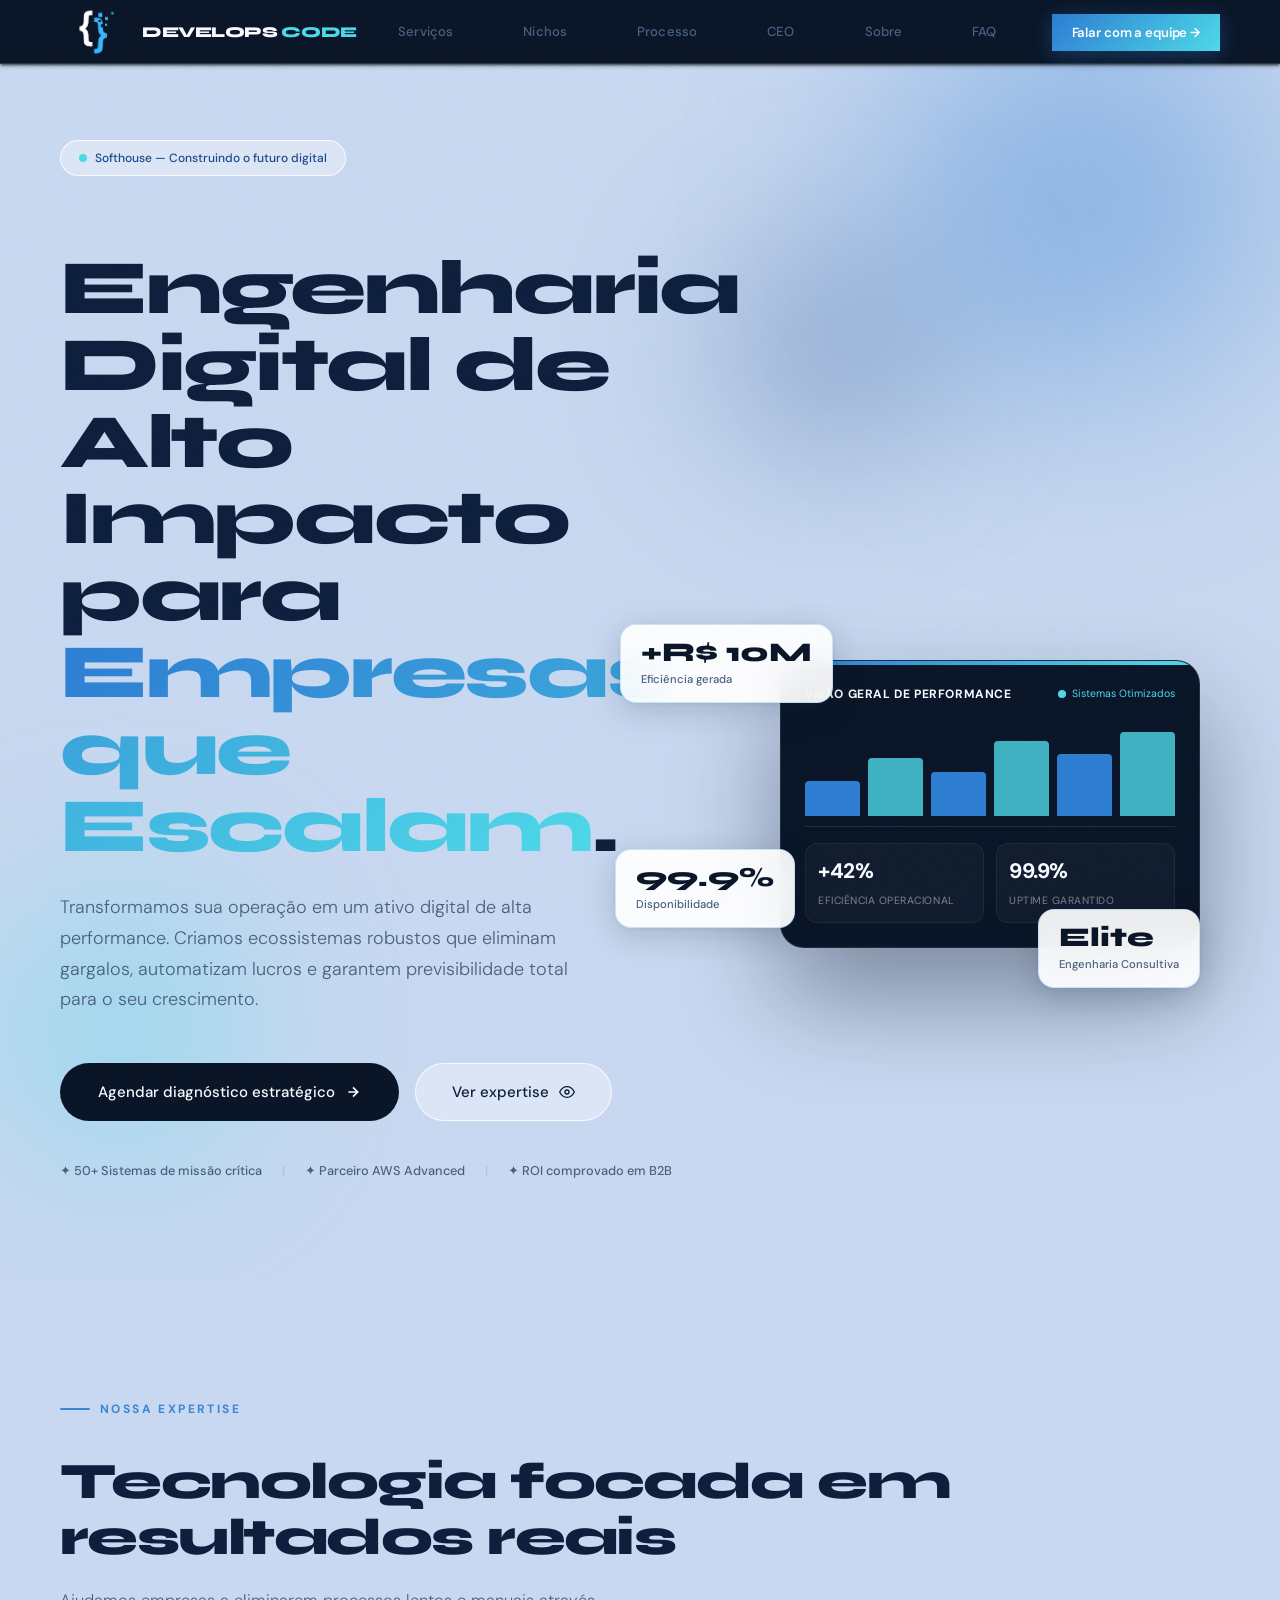
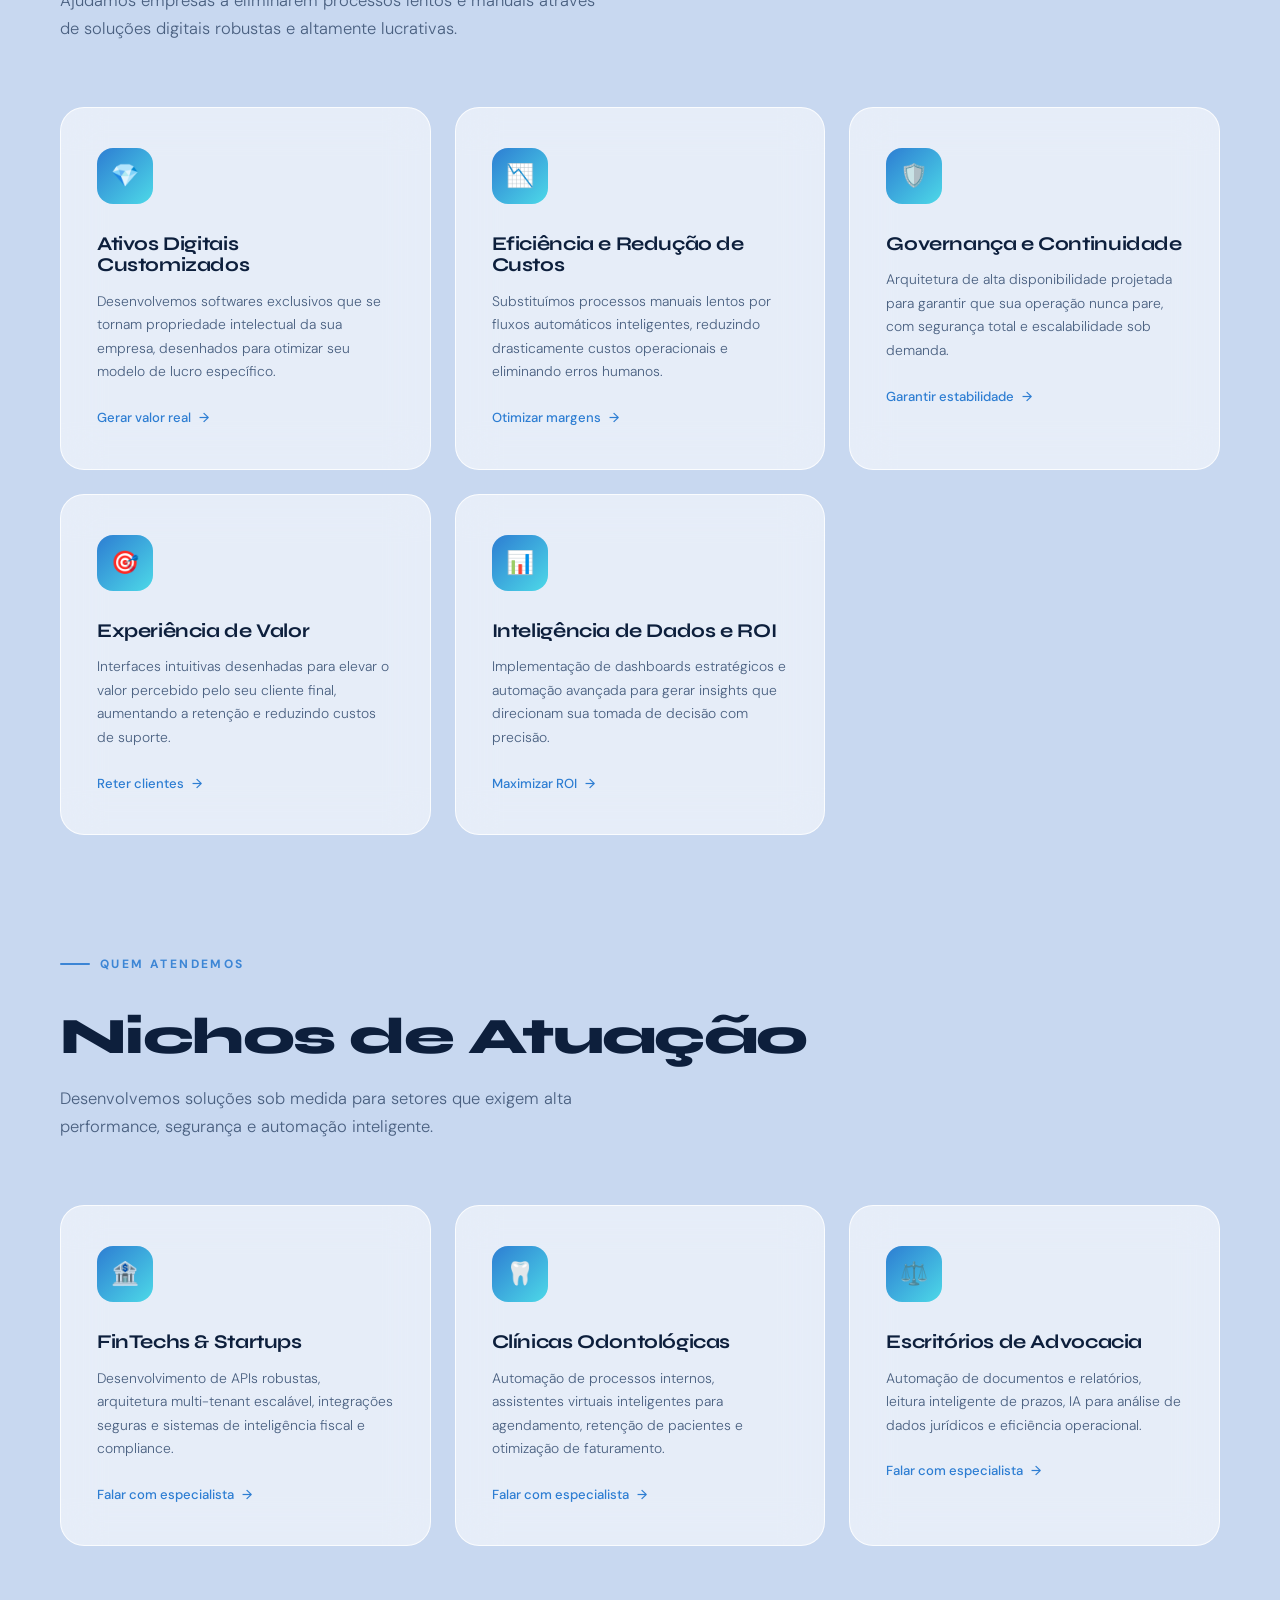
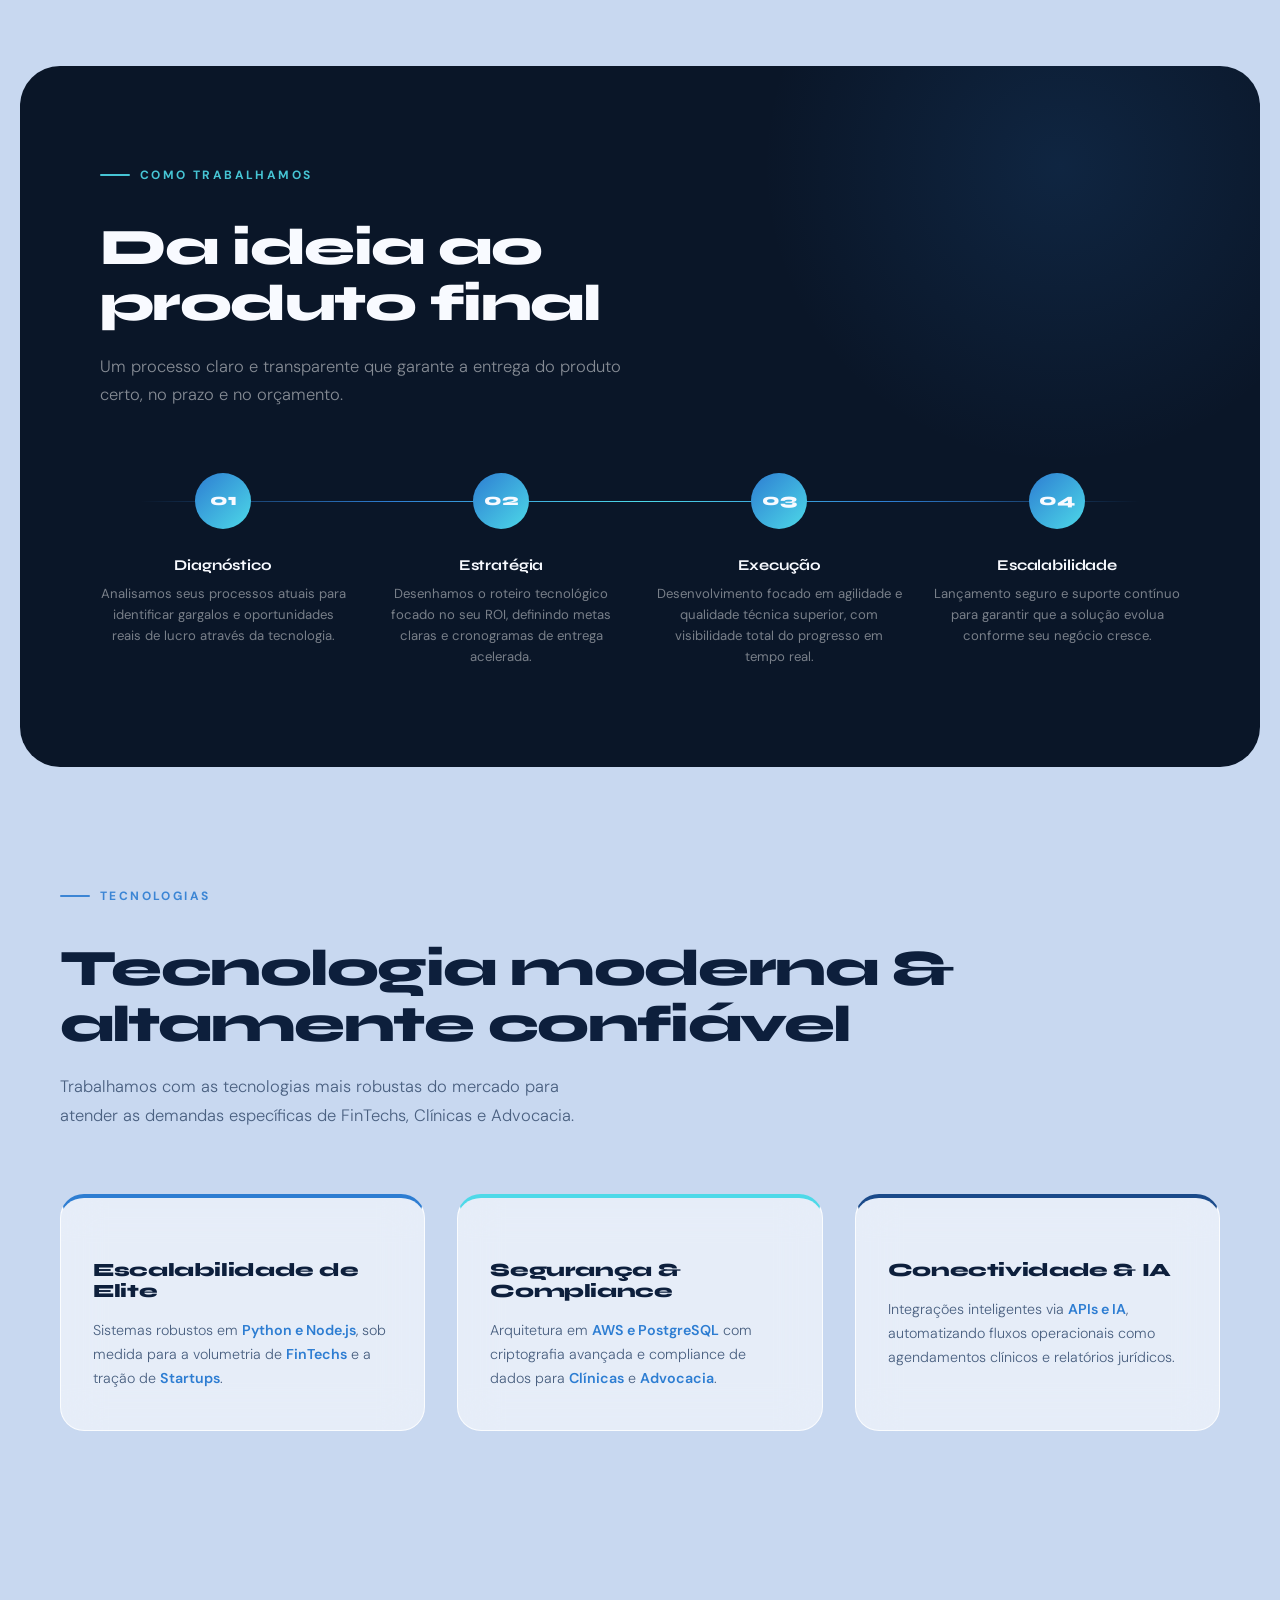
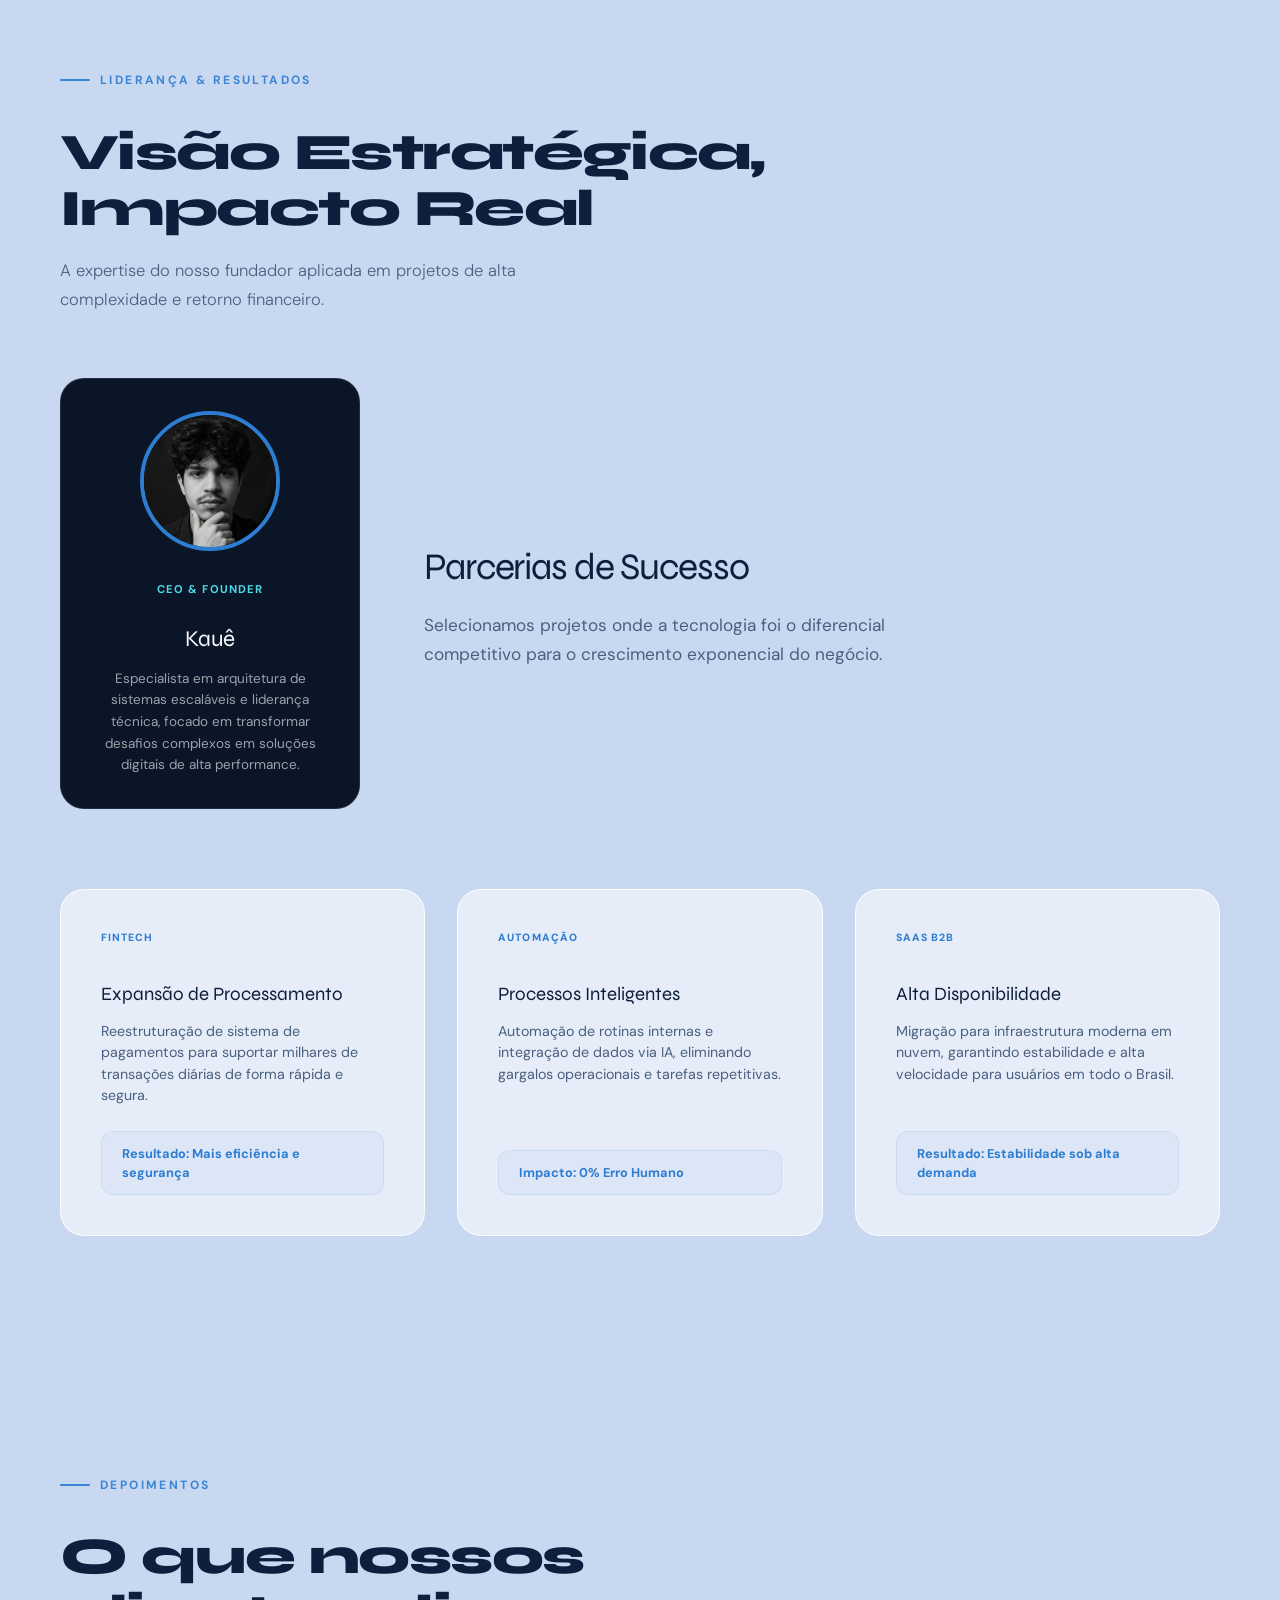
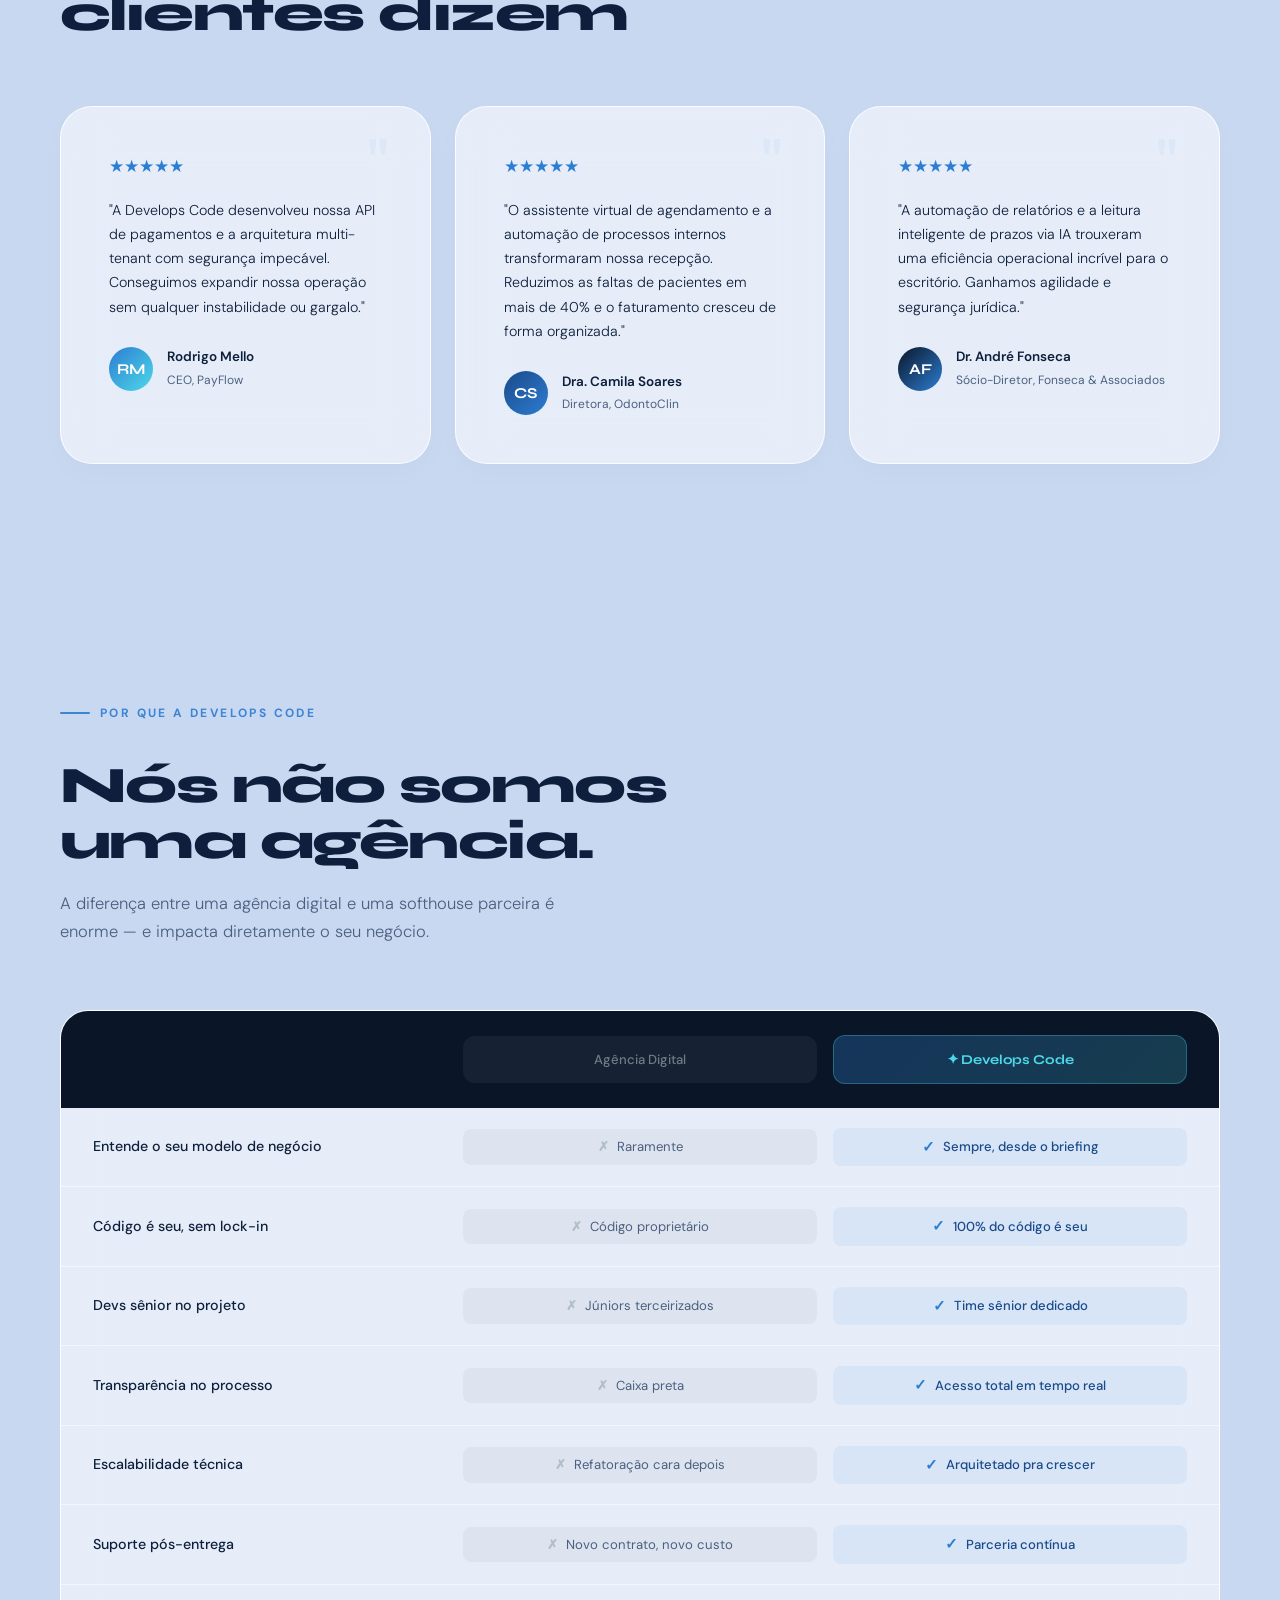
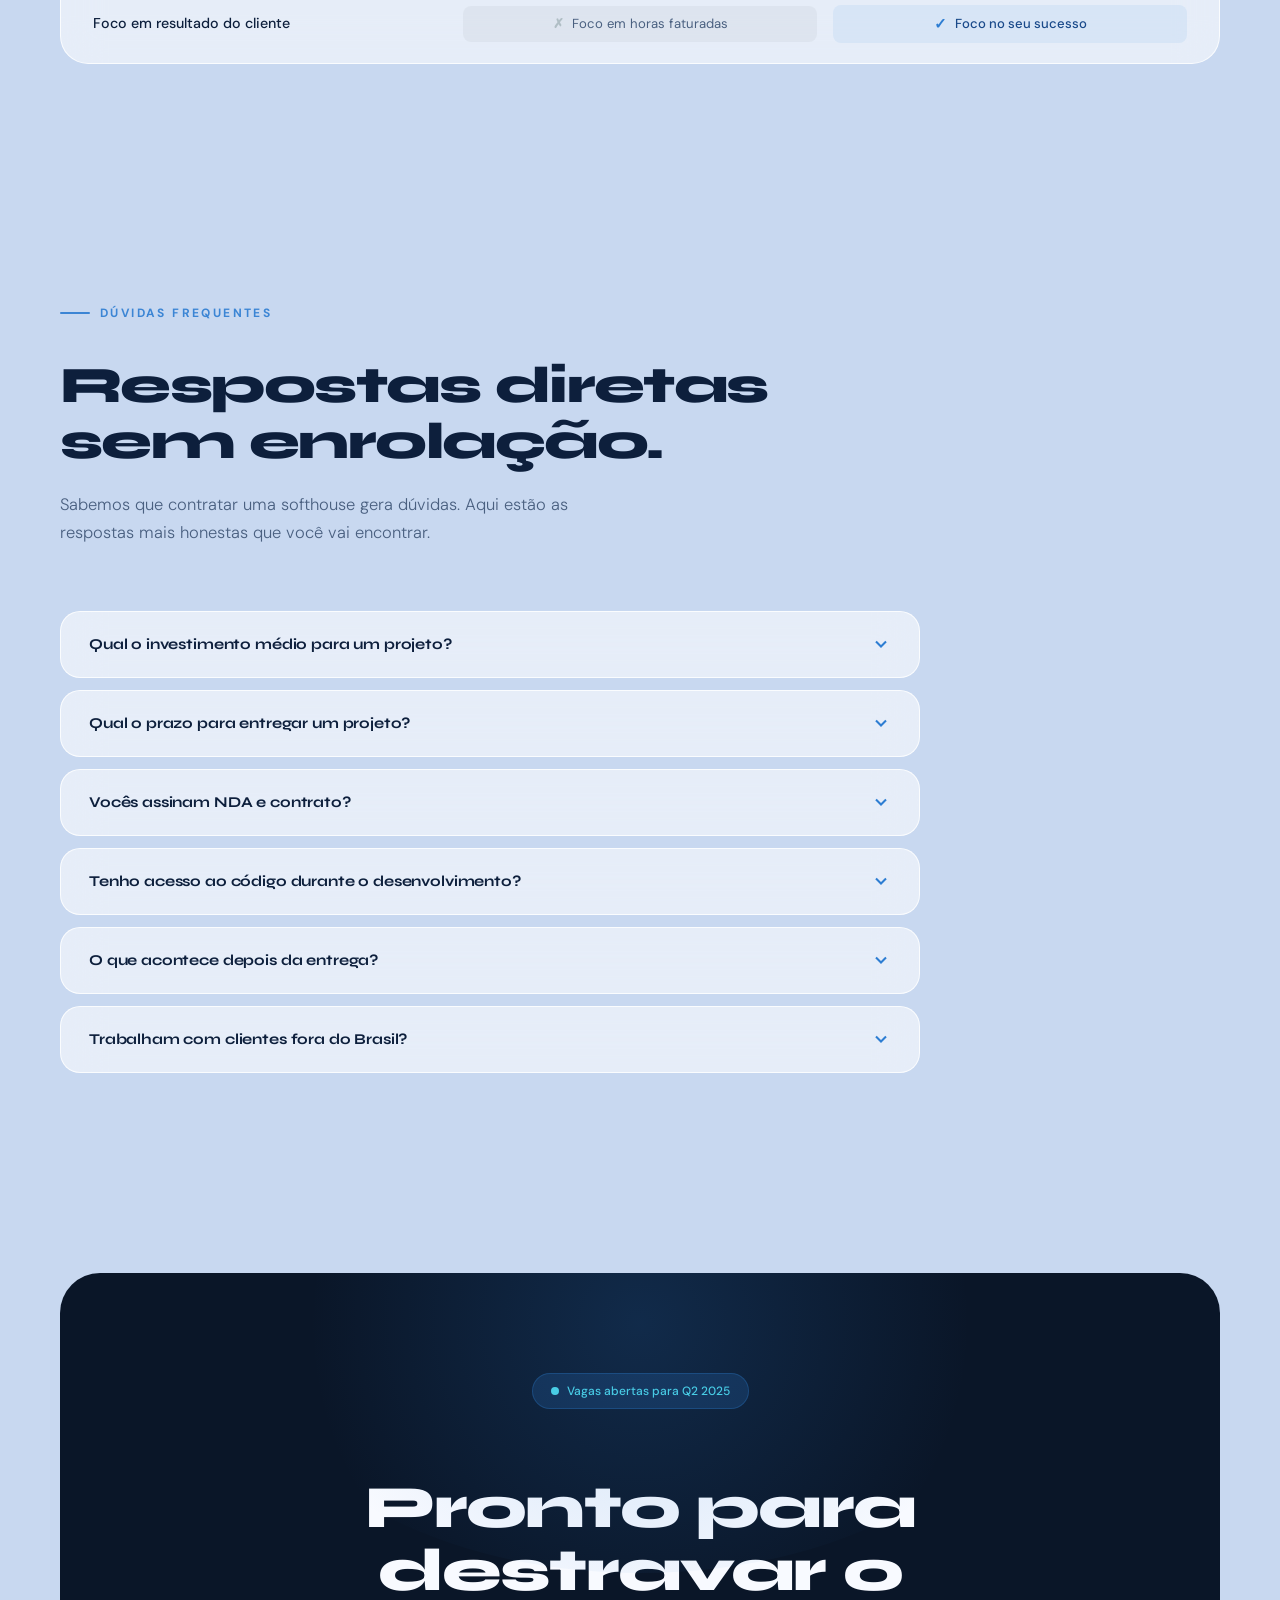
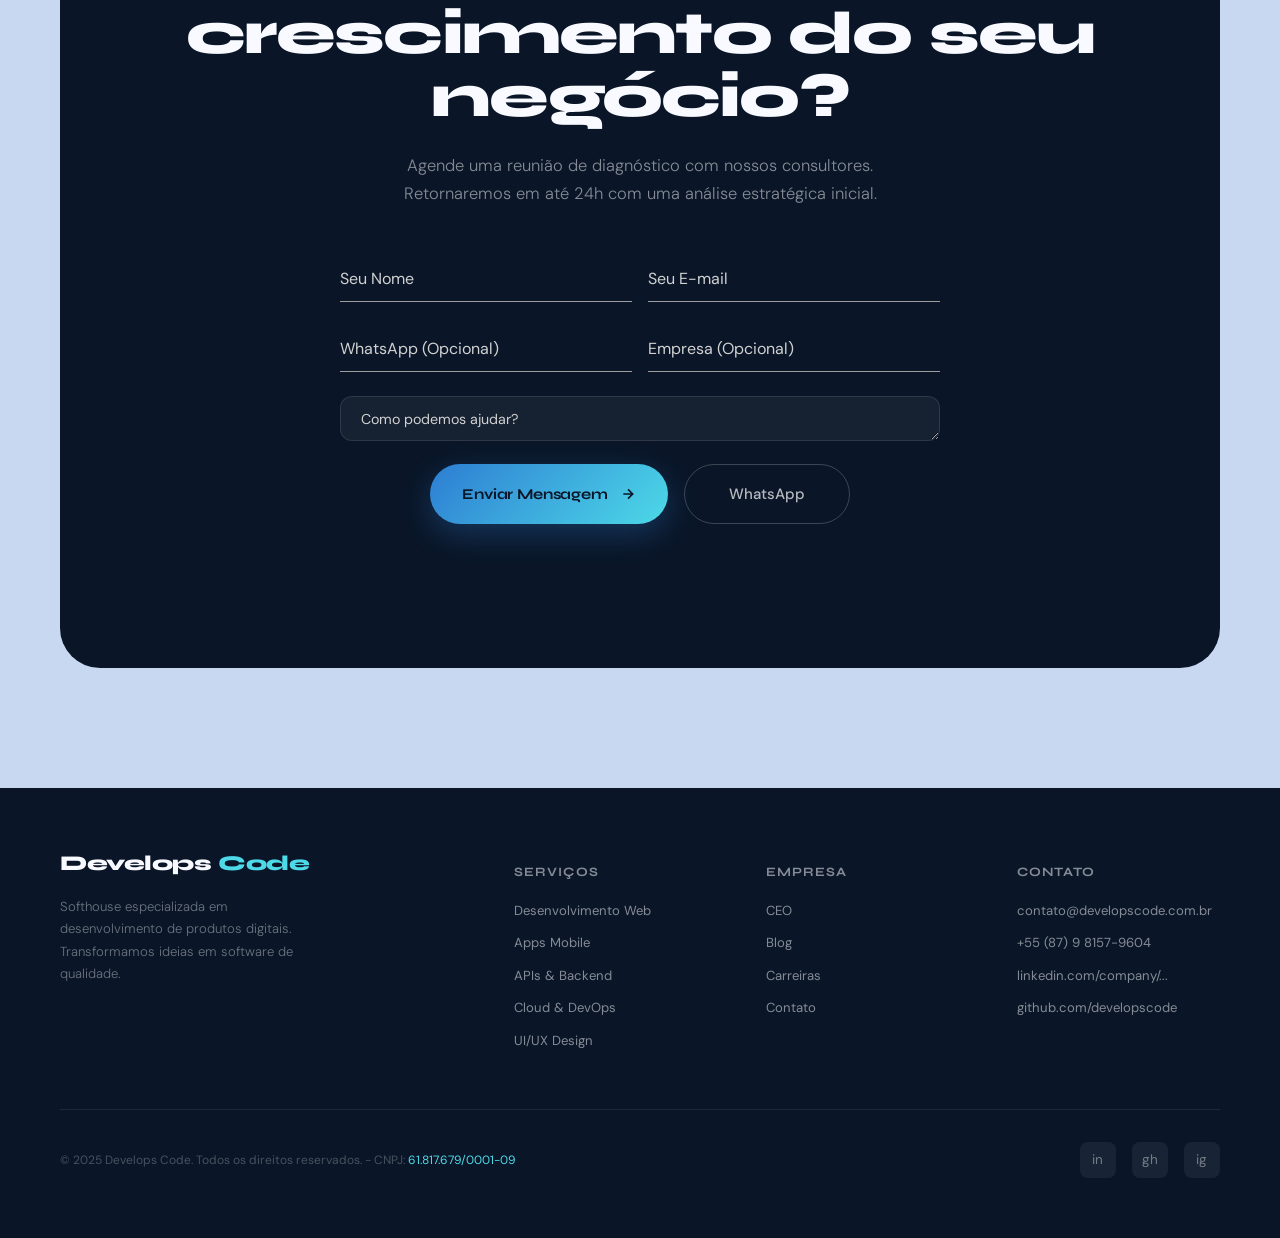
==== commit 317c63fa: "subindo projeto" ====
--- a/index.html
+++ b/index.html
@@ -27,6 +27,7 @@
         <div class="sidenav-brand-text">DEVELOPS<span class="sidenav-brand-code">CODE</span></div>
       </li>
       <li><a href="#servicos" class="sidenav-close">Serviços</a></li>
+      <li><a href="#nichos" class="sidenav-close">Nichos</a></li>
       <li><a href="#processo" class="sidenav-close">Processo</a></li>
       <li><a href="#portfolio" class="sidenav-close">CEO</a></li>
       <li><a href="#sobre" class="sidenav-close">Sobre</a></li>
@@ -48,6 +49,7 @@
   </div>
   <ul class="nav-links">
     <li><a href="#servicos">Serviços</a></li>
+    <li><a href="#nichos">Nichos</a></li>
     <li><a href="#processo">Processo</a></li>
     <li><a href="#portfolio">CEO</a></li>
     <li><a href="#sobre">Sobre</a></li>
@@ -185,11 +187,41 @@
   </div>
 </section>
 
+<!-- NICHES -->
+<section class="services" id="nichos" style="padding-top: 0;">
+  <div class="reveal">
+    <div class="section-tag">Quem Atendemos</div>
+    <h2 class="section-title">Nichos de Atuação</h2>
+    <p class="section-subtitle">Desenvolvemos soluções sob medida para setores que exigem alta performance, segurança e automação inteligente.</p>
+  </div>
+
+  <div class="services-grid">
+    <div class="service-card reveal">
+      <div class="service-icon">🏦</div>
+      <h3>FinTechs & Startups</h3>
+      <p>Desenvolvimento de APIs robustas, arquitetura multi-tenant escalável, integrações seguras e sistemas de inteligência fiscal e compliance.</p>
+      <a href="#contato" class="service-link">Falar com especialista <span>→</span></a>
+    </div>
+    <div class="service-card reveal">
+      <div class="service-icon">🦷</div>
+      <h3>Clínicas Odontológicas</h3>
+      <p>Automação de processos internos, assistentes virtuais inteligentes para agendamento, retenção de pacientes e otimização de faturamento.</p>
+      <a href="#contato" class="service-link">Falar com especialista <span>→</span></a>
+    </div>
+    <div class="service-card reveal">
+      <div class="service-icon">⚖️</div>
+      <h3>Escritórios de Advocacia</h3>
+      <p>Automação de documentos e relatórios, leitura inteligente de prazos, IA para análise de dados jurídicos e eficiência operacional.</p>
+      <a href="#contato" class="service-link">Falar com especialista <span>→</span></a>
+    </div>
+  </div>
+</section>
+
 <!-- PROCESS -->
 <section class="process" id="processo">
   <div class="reveal">
     <div class="section-tag">Como trabalhamos</div>
-    <h2 class="section-title">Do briefing<br>ao lançamento</h2>
+    <h2 class="section-title">Da ideia ao<br>produto final</h2>
     <p class="section-subtitle">Um processo claro e transparente que garante a entrega do produto certo, no prazo e no orçamento.</p>
   </div>
 
@@ -221,22 +253,22 @@
 <section id="sobre">
   <div class="reveal">
     <div class="section-tag">Tecnologias</div>
-    <h2 class="section-title">Stack moderno &<br>battle-tested</h2>
-    <p class="section-subtitle">Trabalhamos com as ferramentas mais sólidas do mercado para garantir produtos de alta qualidade e longevidade.</p>
+    <h2 class="section-title">Tecnologia moderna &<br>altamente confiável</h2>
+    <p class="section-subtitle">Trabalhamos com as tecnologias mais robustas do mercado para atender as demandas específicas de FinTechs, Clínicas e Advocacia.</p>
   </div>
 
   <div class="value-infra-grid">
     <div class="infra-card reveal">
       <h4>Escalabilidade de Elite</h4>
-      <p>Sistemas em <strong>Python e Node.js</strong> preparados para suportar milhões de acessos sem perda de performance.</p>
+      <p>Sistemas robustos em <strong>Python e Node.js</strong>, sob medida para a volumetria de <strong>FinTechs</strong> e a tração de <strong>Startups</strong>.</p>
     </div>
     <div class="infra-card reveal">
-      <h4>Segurança e Governança</h4>
-      <p>Infraestrutura em <strong>AWS e PostgreSQL</strong> com criptografia de ponta e redundância total de dados.</p>
+      <h4>Segurança & Compliance</h4>
+      <p>Arquitetura em <strong>AWS e PostgreSQL</strong> com criptografia avançada e compliance de dados para <strong>Clínicas</strong> e <strong>Advocacia</strong>.</p>
     </div>
     <div class="infra-card reveal">
-      <h4>Conectividade Total</h4>
-      <p>Ecossistema integrado via <strong>APIs</strong>, garantindo que suas ferramentas trabalhem em perfeita sincronia.</p>
+      <h4>Conectividade & IA</h4>
+      <p>Integrações inteligentes via <strong>APIs e IA</strong>, automatizando fluxos operacionais como agendamentos clínicos e relatórios jurídicos.</p>
     </div>
   </div>
 </section>
@@ -269,20 +301,20 @@
     <div class="case-card reveal">
       <div class="case-category">Fintech</div>
       <h4>Expansão de Processamento</h4>
-      <p>Reestruturação de core bancário para suportar um aumento de 300% no volume de transações mensais.</p>
-      <div class="case-result">ROI: +25% de Margem Operacional</div>
+      <p>Reestruturação de sistema de pagamentos para suportar milhares de transações diárias de forma rápida e segura.</p>
+      <div class="case-result">Resultado: Mais eficiência e segurança</div>
     </div>
     <div class="case-card reveal">
-      <div class="case-category">E-commerce</div>
-      <h4>Logística Inteligente</h4>
-      <p>Implementação de sistema de roteirização em tempo real, reduzindo custos de entrega em 22%.</p>
+      <div class="case-category">Automação</div>
+      <h4>Processos Inteligentes</h4>
+      <p>Automação de rotinas internas e integração de dados via IA, eliminando gargalos operacionais e tarefas repetitivas.</p>
       <div class="case-result">Impacto: 0% Erro Humano</div>
     </div>
     <div class="case-card reveal">
       <div class="case-category">SaaS B2B</div>
-      <h4>Escalabilidade Global</h4>
-      <p>Migração para arquitetura serverless multi-região, garantindo 99.99% de uptime para usuários globais.</p>
-      <div class="case-result">Result: Expansão para 12 países</div>
+      <h4>Alta Disponibilidade</h4>
+      <p>Migração para infraestrutura moderna em nuvem, garantindo estabilidade e alta velocidade para usuários em todo o Brasil.</p>
+      <div class="case-result">Resultado: Estabilidade sob alta demanda</div>
     </div>
   </div>
 </section>
@@ -297,34 +329,34 @@
   <div class="testimonials-grid">
     <div class="testimonial-card reveal">
       <div class="stars">★★★★★</div>
-      <p class="testimonial-text">"A Develops Code entregou nosso MVP em tempo recorde, com uma qualidade técnica impressionante. A comunicação foi impecável durante todo o projeto."</p>
+      <p class="testimonial-text">"A Develops Code desenvolveu nossa API de pagamentos e a arquitetura multi-tenant com segurança impecável. Conseguimos expandir nossa operação sem qualquer instabilidade ou gargalo."</p>
       <div class="testimonial-author">
-        <div class="author-avatar av-1">MR</div>
+        <div class="author-avatar av-1">RM</div>
         <div class="author-info">
-          <strong>Marcos Rocha</strong>
-          <span>CEO, TechStart</span>
+          <strong>Rodrigo Mello</strong>
+          <span>CEO, PayFlow</span>
         </div>
       </div>
     </div>
     <div class="testimonial-card reveal">
       <div class="stars">★★★★★</div>
-      <p class="testimonial-text">"Transformaram nossa ideia em um produto real e funcional. A equipe entende de negócios, não só de código. Recomendo demais!"</p>
+      <p class="testimonial-text">"O assistente virtual de agendamento e a automação de processos internos transformaram nossa recepção. Reduzimos as faltas de pacientes em mais de 40% e o faturamento cresceu de forma organizada."</p>
       <div class="testimonial-author">
-        <div class="author-avatar av-2">AF</div>
+        <div class="author-avatar av-2">CS</div>
         <div class="author-info">
-          <strong>Ana Ferreira</strong>
-          <span>Fundadora, HealthPlus</span>
+          <strong>Dra. Camila Soares</strong>
+          <span>Diretora, OdontoClin</span>
         </div>
       </div>
     </div>
     <div class="testimonial-card reveal">
       <div class="stars">★★★★★</div>
-      <p class="testimonial-text">"Nossa plataforma de e-commerce triplicou de performance depois da refatoração. Equipe extremamente competente e proativa."</p>
+      <p class="testimonial-text">"A automação de relatórios e a leitura inteligente de prazos via IA trouxeram uma eficiência operacional incrível para o escritório. Ganhamos agilidade e segurança jurídica."</p>
       <div class="testimonial-author">
-        <div class="author-avatar av-3">LS</div>
+        <div class="author-avatar av-3">AF</div>
         <div class="author-info">
-          <strong>Lucas Silva</strong>
-          <span>CTO, Loja Digital</span>
+          <strong>Dr. André Fonseca</strong>
+          <span>Sócio-Diretor, Fonseca & Associados</span>
         </div>
       </div>
     </div>
--- a/style.css
+++ b/style.css
@@ -1702,3 +1702,97 @@
 @media (max-width: 640px) {
   .input-row { flex-direction: column; gap: 0; }
 }
+
+/* ── PREMIUM FINISHING TOUCHES ── */
+
+/* Glass Shimmer Effect */
+.service-card, .case-card, .infra-card, .testimonial-card {
+  position: relative;
+  overflow: hidden;
+}
+
+.service-card::before, .case-card::before, .infra-card::before, .testimonial-card::before {
+  content: '';
+  position: absolute;
+  top: 0;
+  left: -100%;
+  width: 100%;
+  height: 100%;
+  background: linear-gradient(
+    120deg,
+    transparent,
+    rgba(255, 255, 255, 0.1),
+    transparent
+  );
+  transition: 0.6s;
+  pointer-events: none;
+  z-index: 1;
+}
+
+.service-card:hover::before, .case-card:hover::before, .infra-card:hover::before, .testimonial-card:hover::before {
+  left: 100%;
+}
+
+/* Enhanced CTA Glows */
+.btn-glow {
+  background: linear-gradient(135deg, var(--blue-mid), var(--cyan));
+  color: var(--navy);
+  padding: 16px 32px;
+  border-radius: 100px;
+  font-family: 'Syne', sans-serif;
+  font-weight: 700;
+  display: inline-flex;
+  align-items: center;
+  gap: 12px;
+  box-shadow: 0 10px 30px rgba(45, 125, 210, 0.3);
+  transition: all 0.3s cubic-bezier(0.23, 1, 0.32, 1);
+  text-decoration: none;
+  border: none;
+}
+
+.btn-glow:hover {
+  transform: translateY(-3px) scale(1.02);
+  box-shadow: 0 20px 40px rgba(45, 125, 210, 0.4), 0 0 20px rgba(77, 217, 232, 0.4);
+}
+
+.btn-glow svg {
+  transition: transform 0.3s ease;
+}
+
+.btn-glow:hover svg {
+  transform: translateX(5px);
+}
+
+/* Section Header Polish */
+.section-tag {
+  letter-spacing: 0.2em;
+  font-weight: 700;
+  opacity: 0.9;
+}
+
+.section-title {
+  text-wrap: balance;
+}
+
+.section-subtitle {
+  text-wrap: pretty;
+}
+
+/* Smooth Sidenav Link Entrance */
+.sidenav li {
+  opacity: 0;
+  transform: translateX(-20px);
+  transition: all 0.4s ease;
+}
+
+.sidenav.open li {
+  opacity: 1;
+  transform: translateX(0);
+}
+
+.sidenav li:nth-child(1) { transition-delay: 0.1s; }
+.sidenav li:nth-child(2) { transition-delay: 0.15s; }
+.sidenav li:nth-child(3) { transition-delay: 0.2s; }
+.sidenav li:nth-child(4) { transition-delay: 0.25s; }
+.sidenav li:nth-child(5) { transition-delay: 0.3s; }
+.sidenav li:nth-child(6) { transition-delay: 0.35s; }
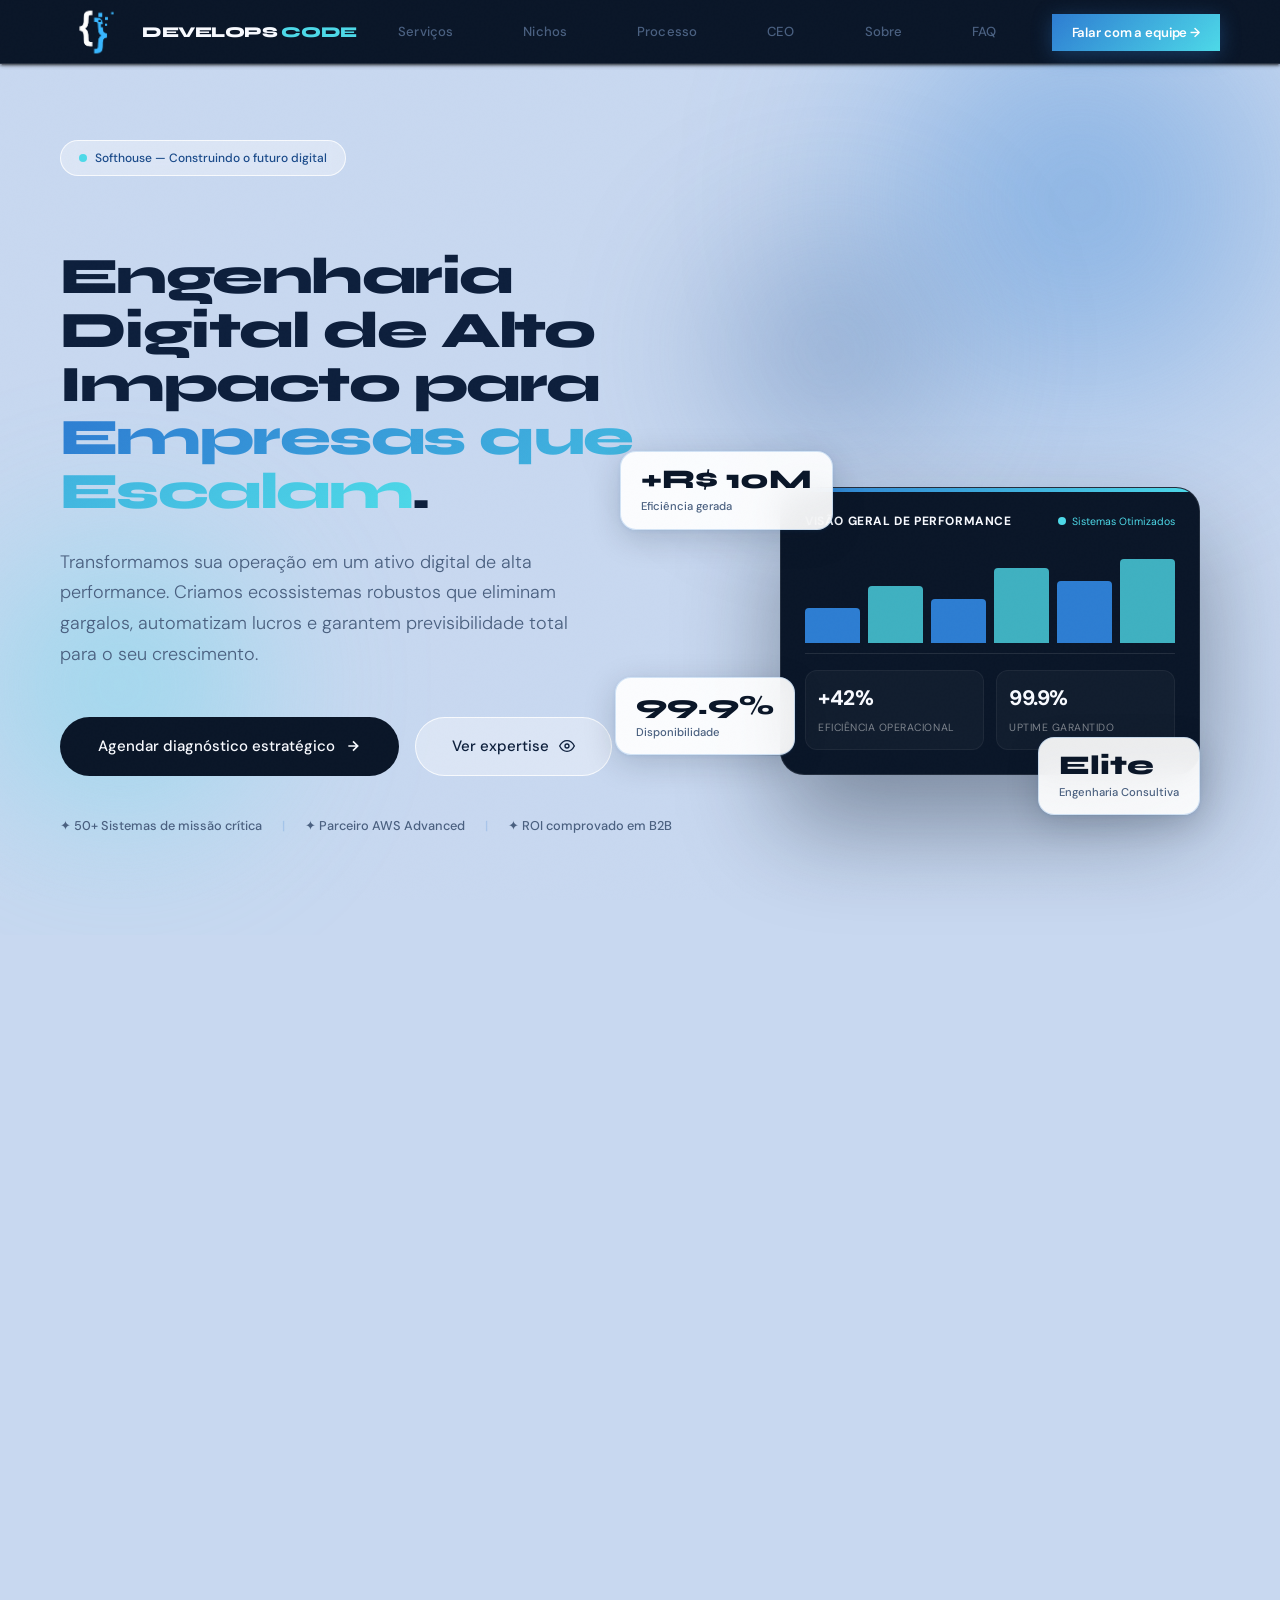
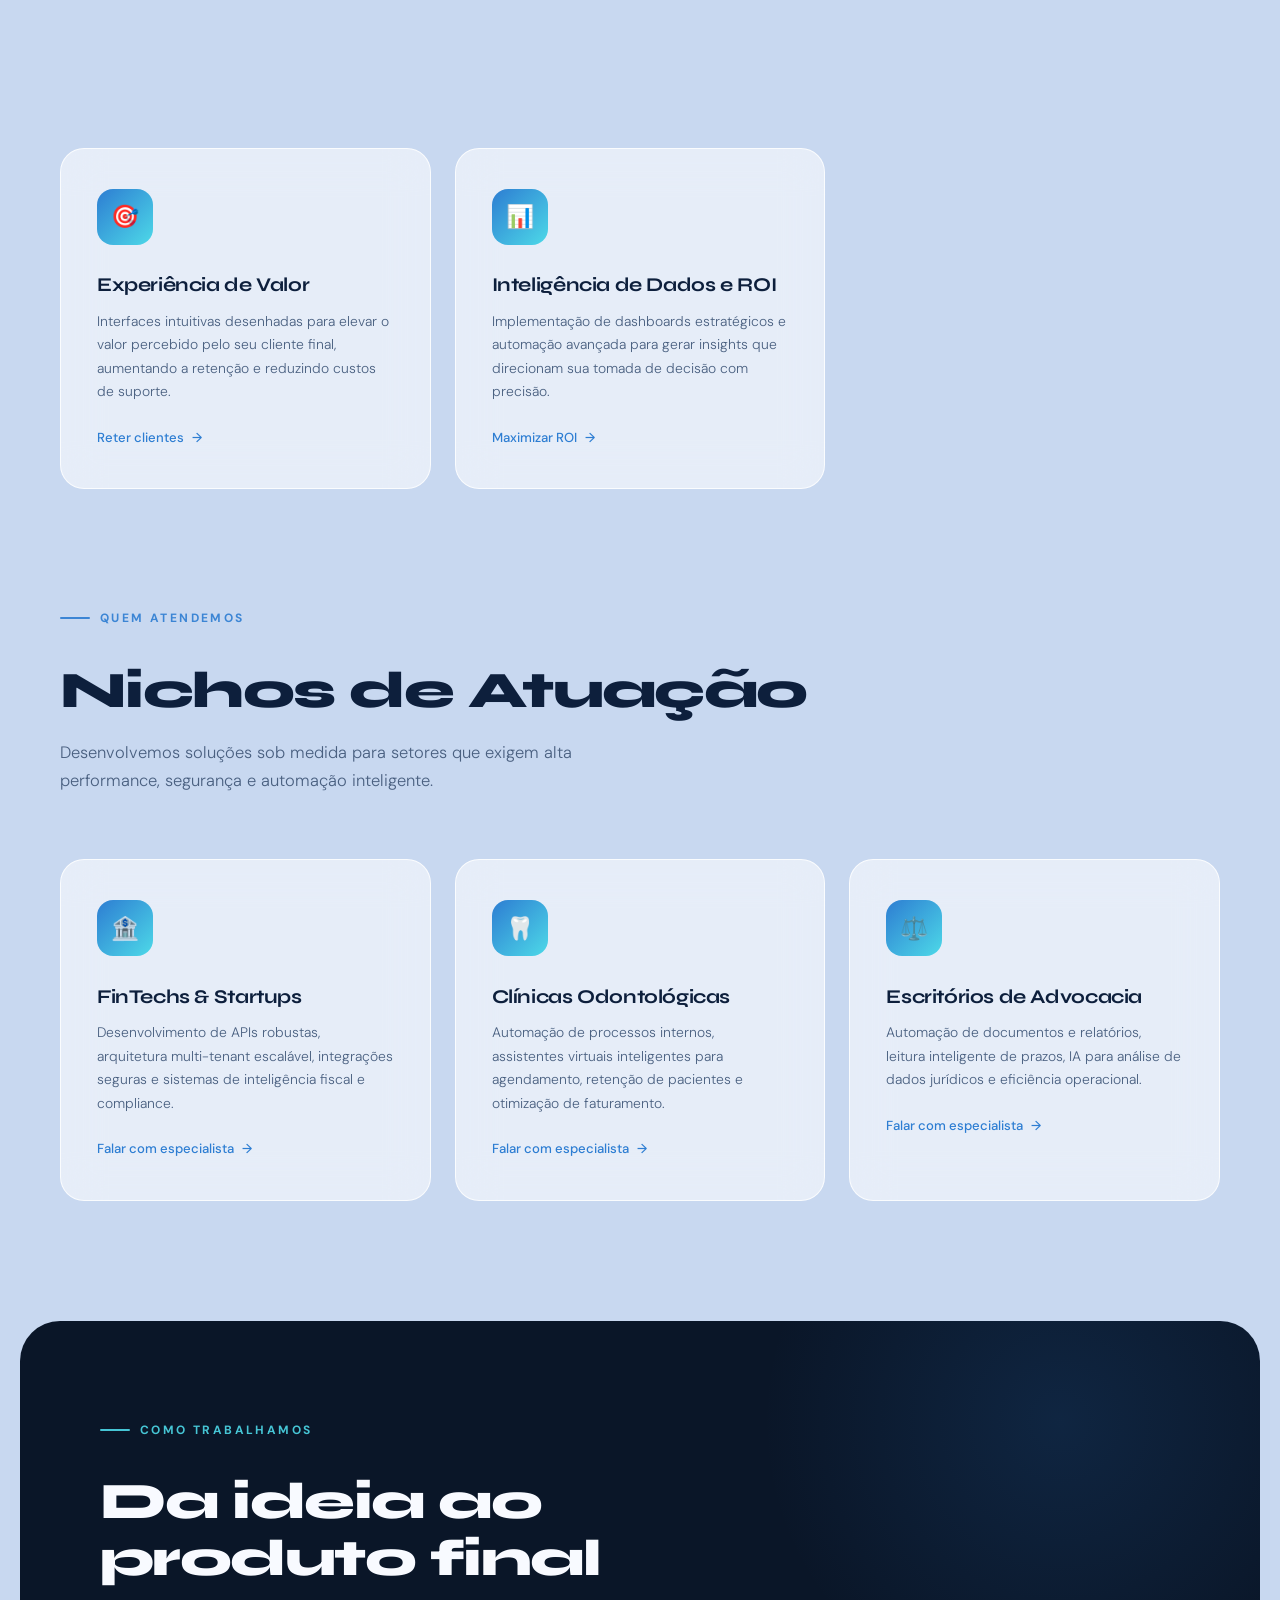
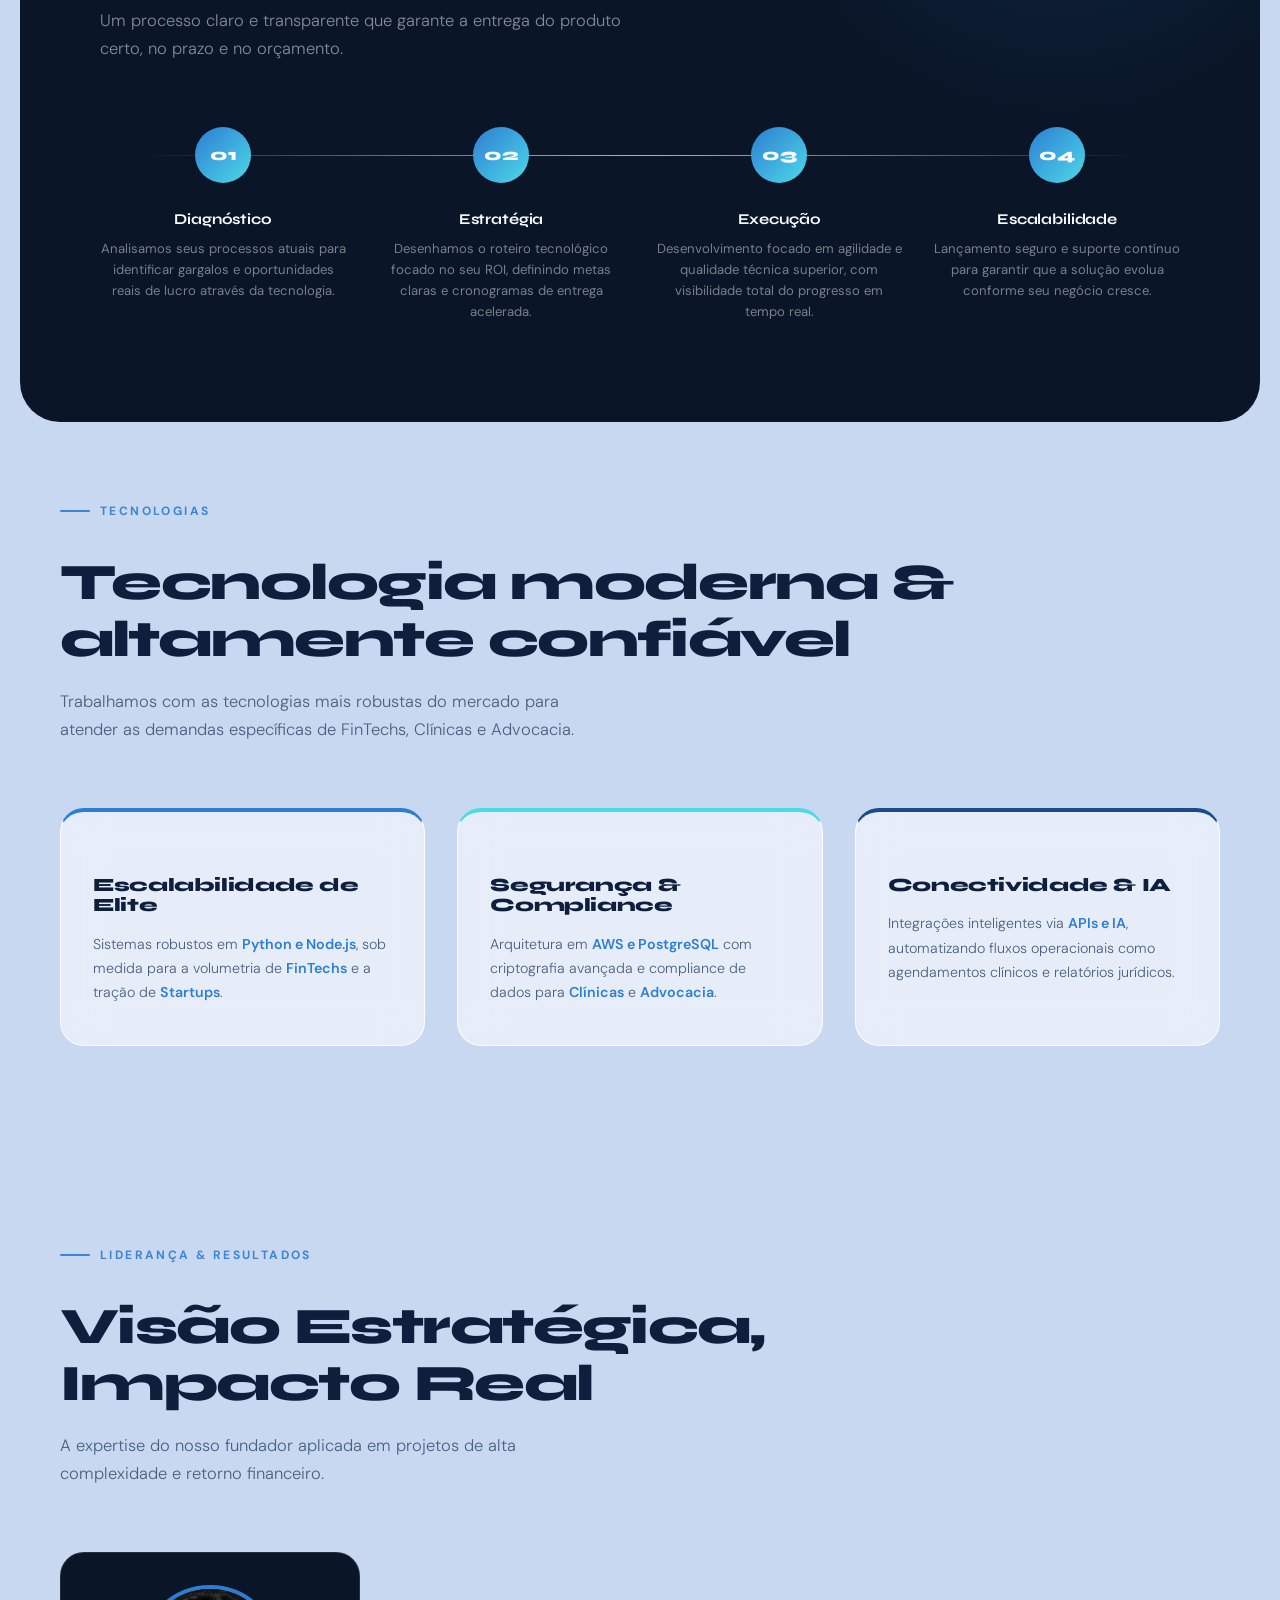
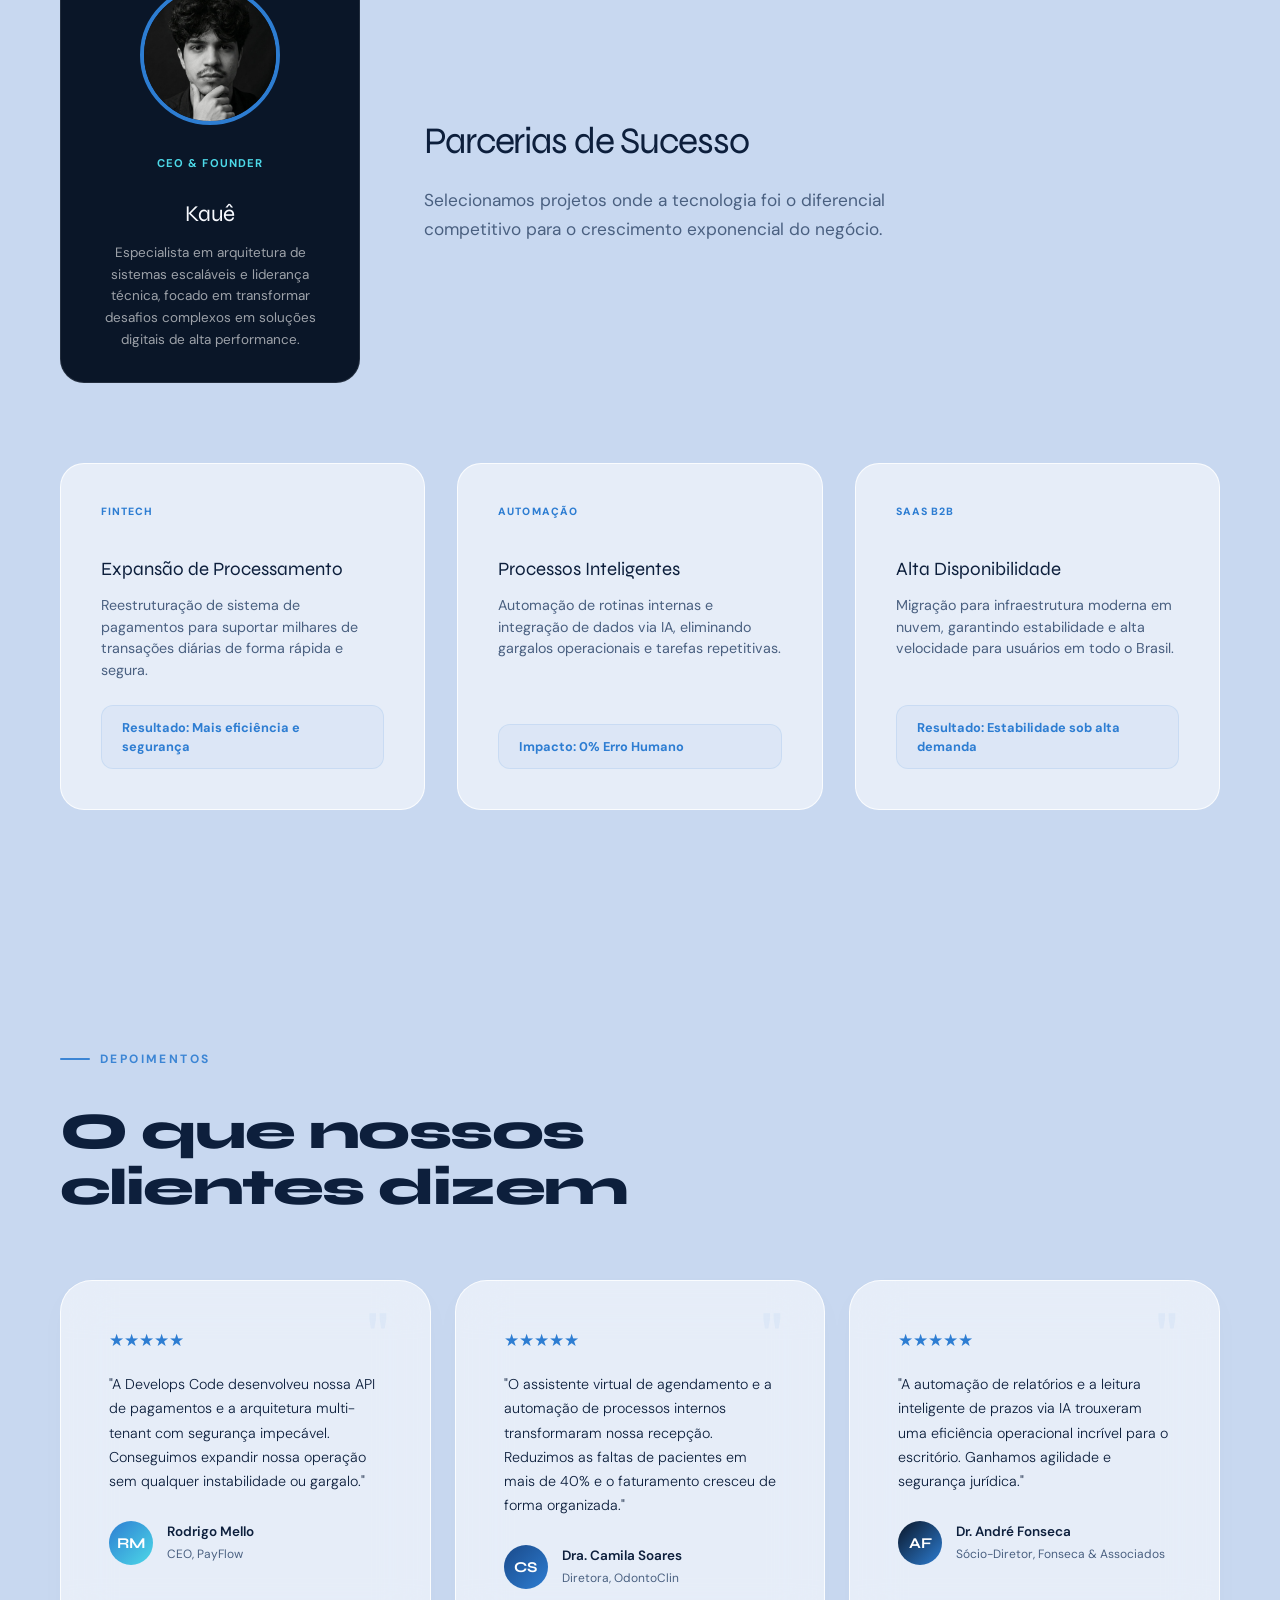
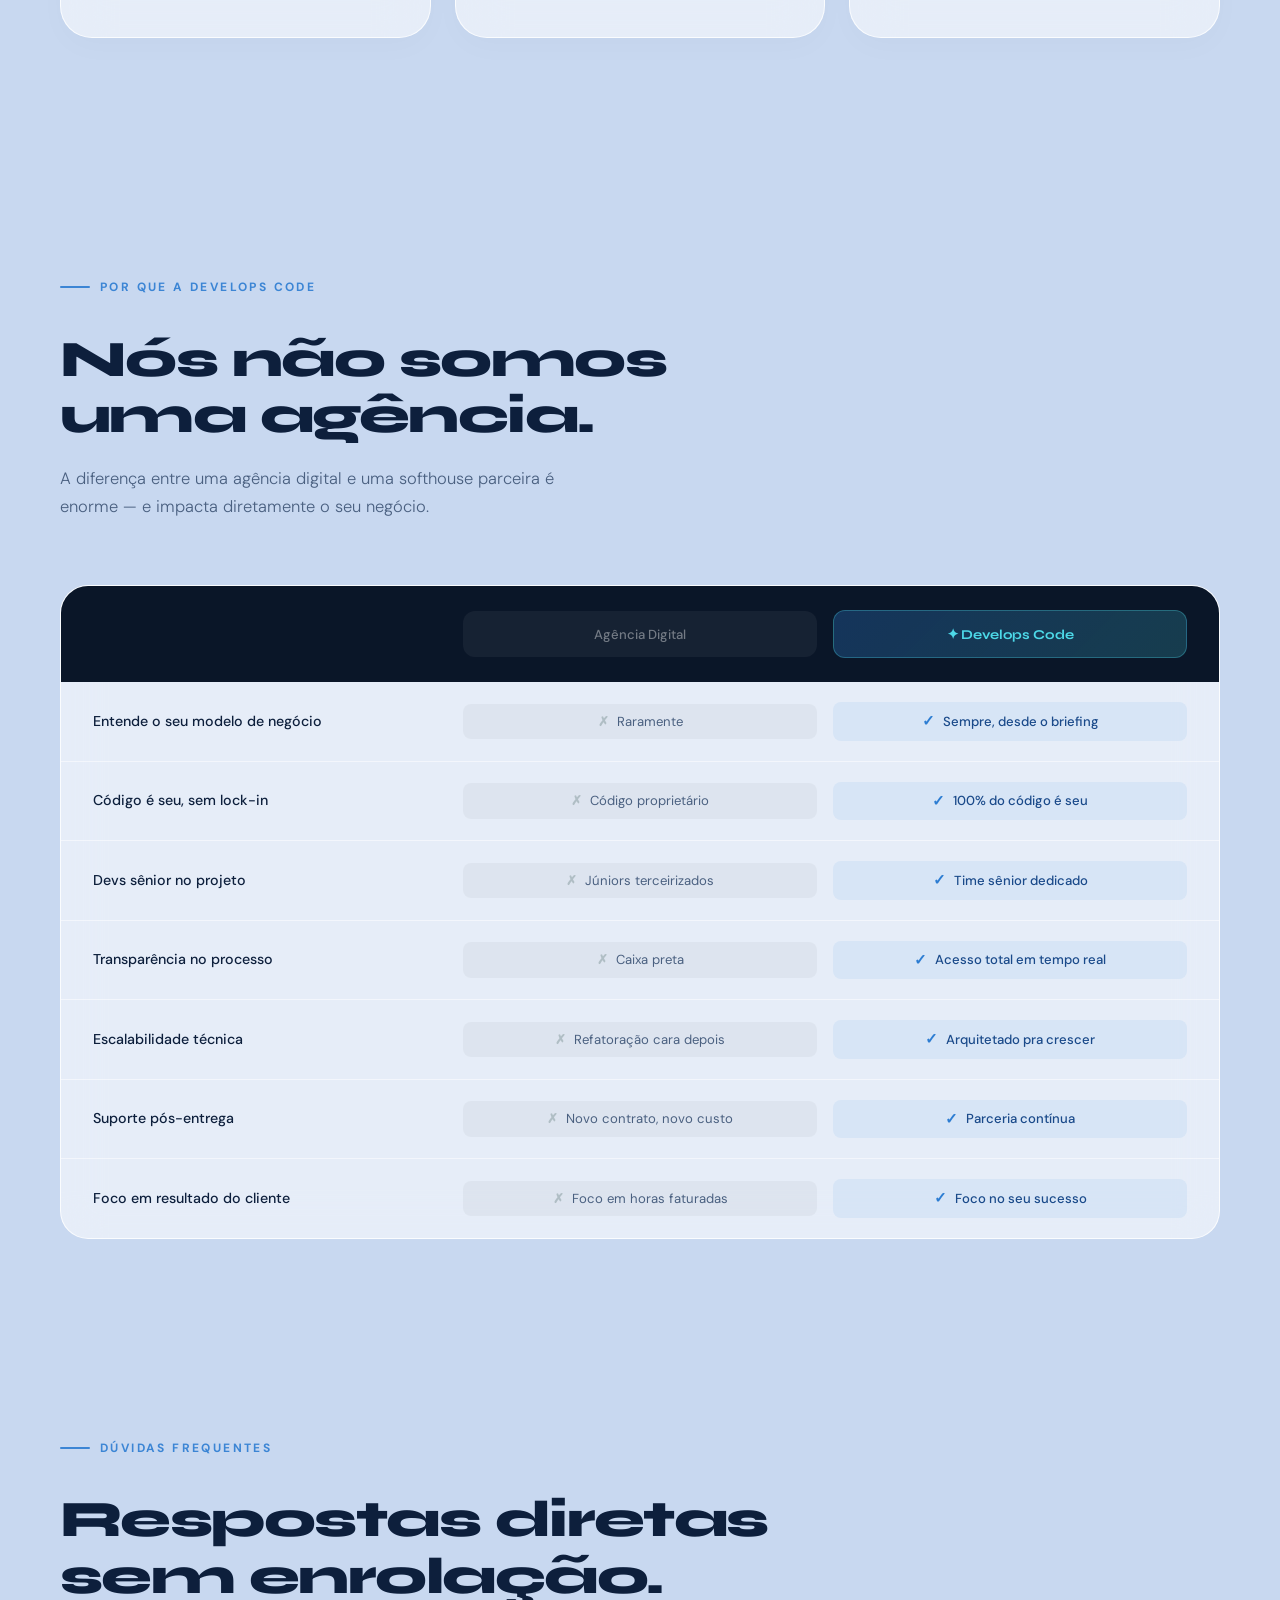
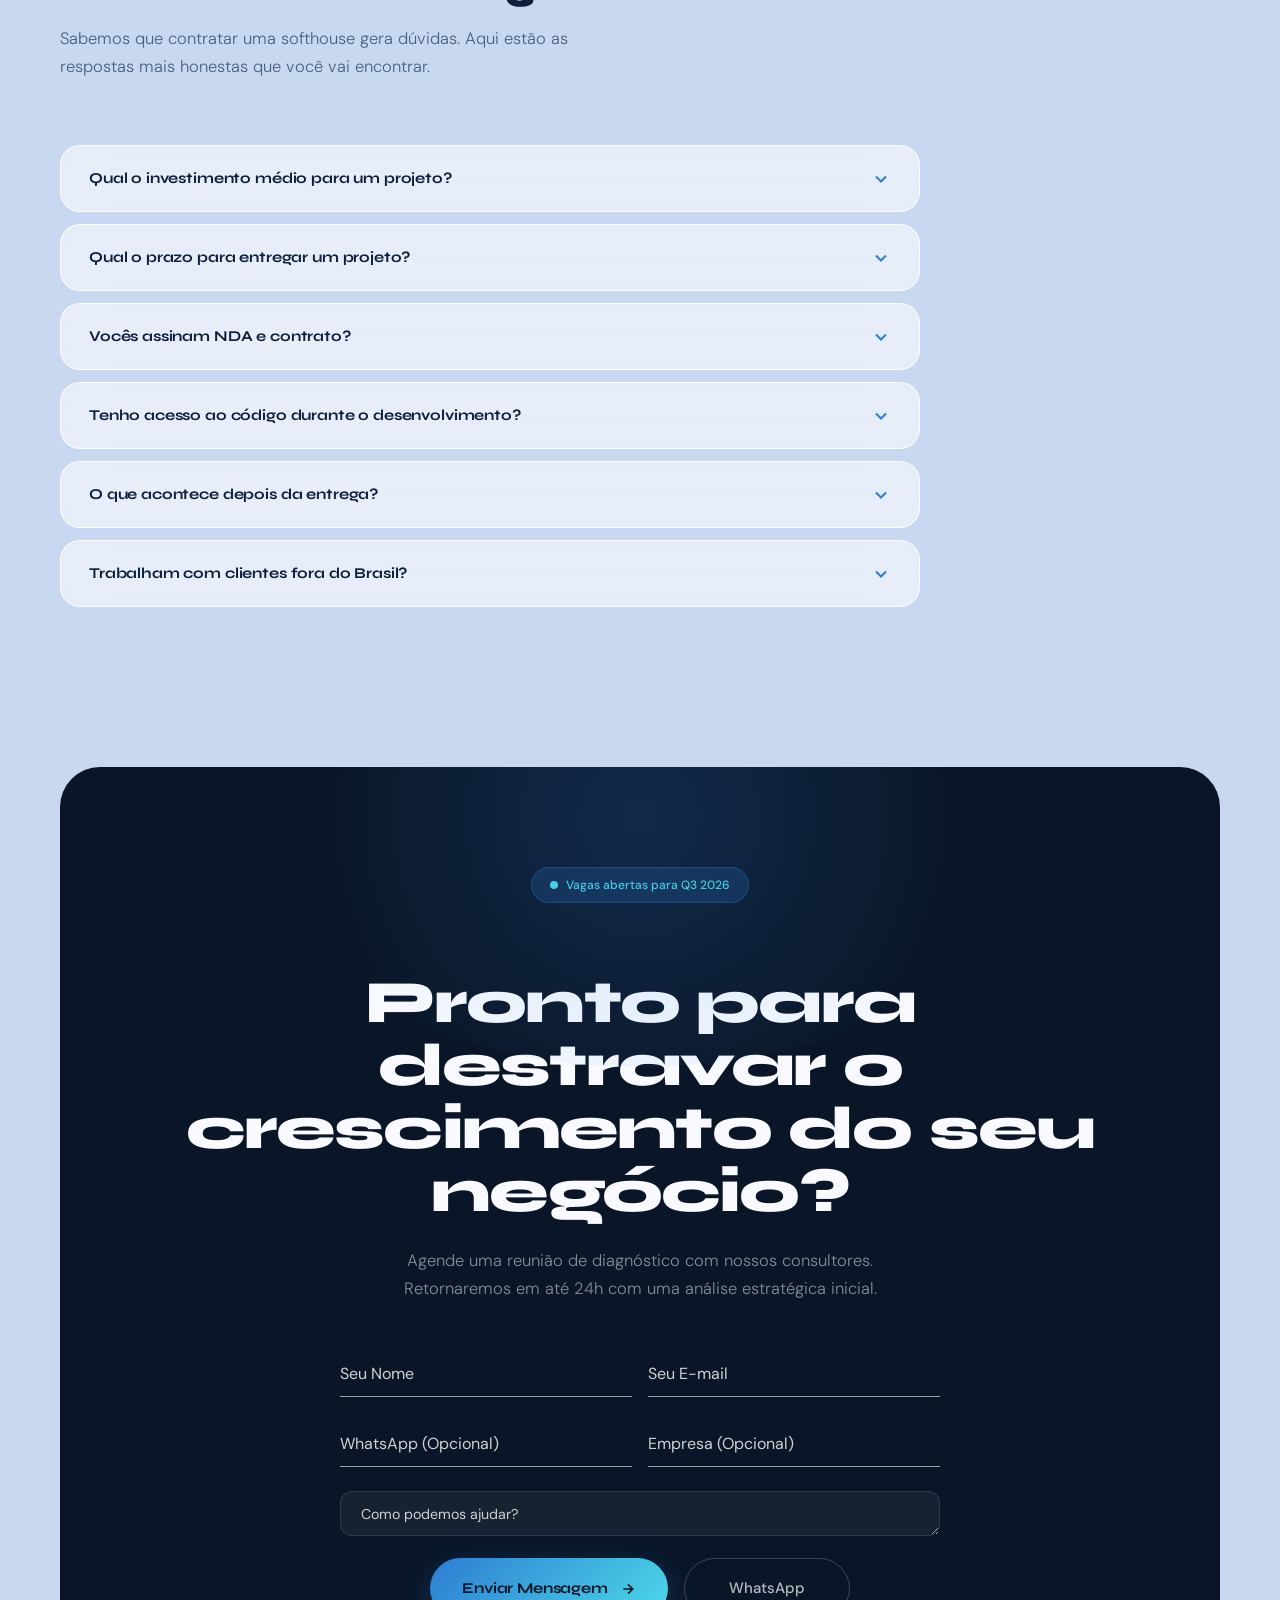
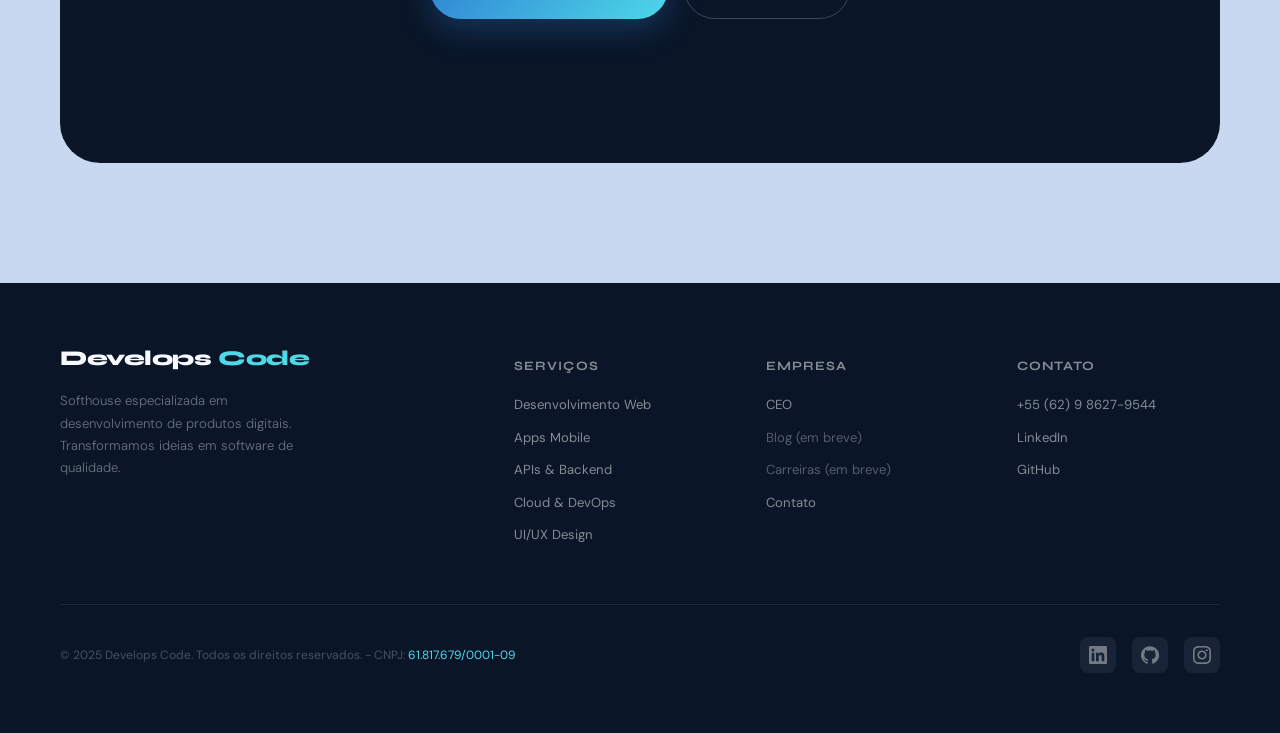
==== commit e37d3fbe: "auterações feitas" ====
--- a/index.html
+++ b/index.html
@@ -1,574 +1,678 @@
 <!DOCTYPE html>
 <html lang="pt-BR">
+
 <head>
-<meta charset="UTF-8">
-<meta name="viewport" content="width=device-width, initial-scale=1.0">
-<title>Develops Code — Softhouse</title>
-<link href="https://fonts.googleapis.com/css2?family=Syne:wght@400;600;700;800&family=DM+Sans:ital,wght@0,300;0,400;0,500;1,300&display=swap" rel="stylesheet">
-<link rel="stylesheet" href="https://cdnjs.cloudflare.com/ajax/libs/materialize/1.0.0/css/materialize.min.css">
-<link href="https://fonts.googleapis.com/icon?family=Material+Icons" rel="stylesheet">
-<link rel="stylesheet" href="style.css">
-<style>
-  @media (max-width: 768px) {
-    .hero-content { padding: 0 20px 20px; }
-    .hero-badge { font-size: 0.75rem; padding: 7px 14px; }
-    .stat-bubble { display: none; }
-  }
-</style>
+  <meta charset="UTF-8">
+  <meta name="viewport" content="width=device-width, initial-scale=1.0">
+  <title>Develops Code — Softhouse</title>
+  <link
+    href="https://fonts.googleapis.com/css2?family=Syne:wght@400;600;700;800&family=DM+Sans:ital,wght@0,300;0,400;0,500;1,300&display=swap"
+    rel="stylesheet">
+  <link rel="stylesheet" href="https://cdnjs.cloudflare.com/ajax/libs/materialize/1.0.0/css/materialize.min.css">
+  <link href="https://fonts.googleapis.com/icon?family=Material+Icons" rel="stylesheet">
+  <link rel="stylesheet" href="style.css">
+  <style>
+    @media (max-width: 768px) {
+      .hero-content {
+        padding: 0 20px 20px;
+      }
+
+      .hero-badge {
+        font-size: 0.75rem;
+        padding: 7px 14px;
+      }
+
+      .stat-bubble {
+        display: none;
+      }
+    }
+  </style>
 </head>
+
 <body>
 
-<!-- SIDENAV (mobile) -->
-<header class="mobile-header">
-  <nav class="mobile-nav-wrap" aria-label="Mobile navigation">
-    <ul class="sidenav" id="mobile-nav">
-      <li class="sidenav-brand">
-        <img src="img/logo.png" alt="Develops Code logo" />
-        <div class="sidenav-brand-text">DEVELOPS<span class="sidenav-brand-code">CODE</span></div>
-      </li>
-      <li><a href="#servicos" class="sidenav-close">Serviços</a></li>
-      <li><a href="#nichos" class="sidenav-close">Nichos</a></li>
-      <li><a href="#processo" class="sidenav-close">Processo</a></li>
-      <li><a href="#portfolio" class="sidenav-close">CEO</a></li>
-      <li><a href="#sobre" class="sidenav-close">Sobre</a></li>
-      <li><a href="#faq" class="sidenav-close">FAQ</a></li>
-      <li class="sidenav-cta-item"><a href="#contato" class="sidenav-close sidenav-cta-btn">Falar com a equipe →</a></li>
+  <!-- SIDENAV (mobile) -->
+  <header class="mobile-header">
+    <nav class="mobile-nav-wrap" aria-label="Mobile navigation">
+      <ul class="sidenav" id="mobile-nav">
+        <li class="sidenav-brand">
+          <img src="img/logo.png" alt="Develops Code logo" />
+          <div class="sidenav-brand-text">DEVELOPS<span class="sidenav-brand-code">CODE</span></div>
+        </li>
+        <li><a href="#servicos" class="sidenav-close">Serviços</a></li>
+        <li><a href="#nichos" class="sidenav-close">Nichos</a></li>
+        <li><a href="#processo" class="sidenav-close">Processo</a></li>
+        <li><a href="#portfolio" class="sidenav-close">CEO</a></li>
+        <li><a href="#sobre" class="sidenav-close">Sobre</a></li>
+        <li><a href="#faq" class="sidenav-close">FAQ</a></li>
+        <li class="sidenav-cta-item"><a href="#contato" class="sidenav-close sidenav-cta-btn">Falar com a equipe →</a>
+        </li>
+      </ul>
+      <div class="toggle-hint" id="toggle-hint" aria-live="polite">
+        <span class="toggle-hint-text">deslize o dedo</span>
+        <span class="toggle-hint-icon material-icons" aria-hidden="true">arrow_back</span>
+      </div>
+    </nav>
+  </header>
+
+  <!-- NAVBAR -->
+  <nav id="main-nav">
+    <div class="nav-logo">
+      <img src="img/logo.png" alt="Develops Code logo" />
+      <div class="nav-logo-text">DEVELOPS<span class="nav-logo-code">CODE</span></div>
+    </div>
+    <ul class="nav-links">
+      <li><a href="#servicos">Serviços</a></li>
+      <li><a href="#nichos">Nichos</a></li>
+      <li><a href="#processo">Processo</a></li>
+      <li><a href="#portfolio">CEO</a></li>
+      <li><a href="#sobre">Sobre</a></li>
+      <li><a href="#faq">FAQ</a></li>
+      <li><a href="#contato" class="nav-cta">Falar com a equipe →</a></li>
     </ul>
-    <div class="toggle-hint" id="toggle-hint" aria-live="polite">
-      <span class="toggle-hint-text">deslize o dedo</span>
-      <span class="toggle-hint-icon material-icons" aria-hidden="true">arrow_back</span>
-    </div>
+    <button class="hamburger" id="hamburger-btn" data-target="mobile-nav" aria-label="Menu">
+      <span></span>
+      <span></span>
+      <span></span>
+    </button>
   </nav>
-</header>
-
-<!-- NAVBAR -->
-<nav id="main-nav">
-  <div class="nav-logo">
-    <img src="img/logo.png" alt="Develops Code logo" />
-    <div class="nav-logo-text">DEVELOPS<span class="nav-logo-code">CODE</span></div>
-  </div>
-  <ul class="nav-links">
-    <li><a href="#servicos">Serviços</a></li>
-    <li><a href="#nichos">Nichos</a></li>
-    <li><a href="#processo">Processo</a></li>
-    <li><a href="#portfolio">CEO</a></li>
-    <li><a href="#sobre">Sobre</a></li>
-    <li><a href="#faq">FAQ</a></li>
-    <li><a href="#contato" class="nav-cta">Falar com a equipe →</a></li>
-  </ul>
-  <button class="hamburger" id="hamburger-btn" data-target="mobile-nav" aria-label="Menu">
-    <span></span>
-    <span></span>
-    <span></span>
-  </button>
-</nav>
-
-<!-- HERO -->
-<section class="hero" id="inicio">
-  <div class="blob blob-1"></div>
-  <div class="blob blob-2"></div>
-  <div class="blob blob-3"></div>
-  <div class="particles" id="particles"></div>
-
-  <div class="hero-content">
-    <div class="hero-badge">
-      <div class="badge-dot"></div>
-      Softhouse — Construindo o futuro digital
-    </div>
-    <h1>
-      Engenharia Digital de Alto Impacto para <span class="highlight">Empresas que Escalam</span>.
-    </h1>
-    <p>Transformamos sua operação em um ativo digital de alta performance. Criamos ecossistemas robustos que eliminam gargalos, automatizam lucros e garantem previsibilidade total para o seu crescimento.</p>
-    <div class="hero-actions">
-      <a href="#contato" class="btn-primary">
-        Agendar diagnóstico estratégico
-        <svg width="16" height="16" fill="none" stroke="currentColor" stroke-width="2.5" viewBox="0 0 24 24"><path d="M5 12h14M12 5l7 7-7 7"/></svg>
-      </a>
-      <a href="#portfolio" class="btn-secondary">
-        Ver expertise
-        <svg width="16" height="16" fill="none" stroke="currentColor" stroke-width="2" viewBox="0 0 24 24"><path d="M1 12s4-8 11-8 11 8 11 8-4 8-11 8-11-8-11-8z"/><circle cx="12" cy="12" r="3"/></svg>
-      </a>
-    </div>
-    <div class="authority-bar reveal">
-      <span>✦ 50+ Sistemas de missão crítica</span>
-      <span class="sep">|</span>
-      <span>✦ Parceiro AWS Advanced</span>
-      <span class="sep">|</span>
-      <span>✦ ROI comprovado em B2B</span>
-    </div>
-  </div>
-
-  <div class="hero-visual">
-    <div class="stat-bubble stat-1">
-      <div class="num">+R$ 10M</div>
-      <div class="label">Eficiência gerada</div>
-    </div>
-    <div class="stat-bubble stat-2">
-      <div class="num">99.9%</div>
-      <div class="label">Disponibilidade</div>
-    </div>
-
-    <div class="dashboard-visual">
-      <div class="db-header">
-        <div class="db-title">Visão Geral de Performance</div>
-        <div class="db-status">
-          <div class="badge-dot"></div>
-          Sistemas Otimizados
-        </div>
-      </div>
-      <div class="db-content">
-        <div class="db-chart-row">
-          <div class="db-bar" style="height: 40%"></div>
-          <div class="db-bar" style="height: 65%"></div>
-          <div class="db-bar" style="height: 50%"></div>
-          <div class="db-bar" style="height: 85%"></div>
-          <div class="db-bar" style="height: 70%"></div>
-          <div class="db-bar" style="height: 95%"></div>
-        </div>
-        <div class="db-stats-grid">
-          <div class="db-stat-item">
-            <span class="db-stat-val">+42%</span>
-            <span class="db-stat-label">Eficiência Operacional</span>
-          </div>
-          <div class="db-stat-item">
-            <span class="db-stat-val">99.9%</span>
-            <span class="db-stat-label">Uptime Garantido</span>
-          </div>
-        </div>
-      </div>
-    </div>
-
-    <div class="stat-bubble stat-3">
-      <div class="num">Elite</div>
-      <div class="label">Engenharia Consultiva</div>
-    </div>
-  </div>
-</section>
-
-<!-- SERVICES -->
-<section class="services" id="servicos">
-  <div class="reveal">
-    <div class="section-tag">Nossa Expertise</div>
-    <h2 class="section-title">Tecnologia focada em<br>resultados reais</h2>
-    <p class="section-subtitle">Ajudamos empresas a eliminarem processos lentos e manuais através de soluções digitais robustas e altamente lucrativas.</p>
-  </div>
-
-  <div class="services-grid">
-    <div class="service-card reveal">
-      <div class="service-icon">💎</div>
-      <h3>Ativos Digitais Customizados</h3>
-      <p>Desenvolvemos softwares exclusivos que se tornam propriedade intelectual da sua empresa, desenhados para otimizar seu modelo de lucro específico.</p>
-      <a href="#contato" class="service-link">Gerar valor real <span>→</span></a>
-    </div>
-    <div class="service-card reveal">
-      <div class="service-icon">📉</div>
-      <h3>Eficiência e Redução de Custos</h3>
-      <p>Substituímos processos manuais lentos por fluxos automáticos inteligentes, reduzindo drasticamente custos operacionais e eliminando erros humanos.</p>
-      <a href="#contato" class="service-link">Otimizar margens <span>→</span></a>
-    </div>
-    <div class="service-card reveal">
-      <div class="service-icon">🛡️</div>
-      <h3>Governança e Continuidade</h3>
-      <p>Arquitetura de alta disponibilidade projetada para garantir que sua operação nunca pare, com segurança total e escalabilidade sob demanda.</p>
-      <a href="#contato" class="service-link">Garantir estabilidade <span>→</span></a>
-    </div>
-    <div class="service-card reveal">
-      <div class="service-icon">🎯</div>
-      <h3>Experiência de Valor</h3>
-      <p>Interfaces intuitivas desenhadas para elevar o valor percebido pelo seu cliente final, aumentando a retenção e reduzindo custos de suporte.</p>
-      <a href="#contato" class="service-link">Reter clientes <span>→</span></a>
-    </div>
-    <div class="service-card reveal">
-      <div class="service-icon">📊</div>
-      <h3>Inteligência de Dados e ROI</h3>
-      <p>Implementação de dashboards estratégicos e automação avançada para gerar insights que direcionam sua tomada de decisão com precisão.</p>
-      <a href="#contato" class="service-link">Maximizar ROI <span>→</span></a>
-    </div>
-  </div>
-</section>
-
-<!-- NICHES -->
-<section class="services" id="nichos" style="padding-top: 0;">
-  <div class="reveal">
-    <div class="section-tag">Quem Atendemos</div>
-    <h2 class="section-title">Nichos de Atuação</h2>
-    <p class="section-subtitle">Desenvolvemos soluções sob medida para setores que exigem alta performance, segurança e automação inteligente.</p>
-  </div>
-
-  <div class="services-grid">
-    <div class="service-card reveal">
-      <div class="service-icon">🏦</div>
-      <h3>FinTechs & Startups</h3>
-      <p>Desenvolvimento de APIs robustas, arquitetura multi-tenant escalável, integrações seguras e sistemas de inteligência fiscal e compliance.</p>
-      <a href="#contato" class="service-link">Falar com especialista <span>→</span></a>
-    </div>
-    <div class="service-card reveal">
-      <div class="service-icon">🦷</div>
-      <h3>Clínicas Odontológicas</h3>
-      <p>Automação de processos internos, assistentes virtuais inteligentes para agendamento, retenção de pacientes e otimização de faturamento.</p>
-      <a href="#contato" class="service-link">Falar com especialista <span>→</span></a>
-    </div>
-    <div class="service-card reveal">
-      <div class="service-icon">⚖️</div>
-      <h3>Escritórios de Advocacia</h3>
-      <p>Automação de documentos e relatórios, leitura inteligente de prazos, IA para análise de dados jurídicos e eficiência operacional.</p>
-      <a href="#contato" class="service-link">Falar com especialista <span>→</span></a>
-    </div>
-  </div>
-</section>
-
-<!-- PROCESS -->
-<section class="process" id="processo">
-  <div class="reveal">
-    <div class="section-tag">Como trabalhamos</div>
-    <h2 class="section-title">Da ideia ao<br>produto final</h2>
-    <p class="section-subtitle">Um processo claro e transparente que garante a entrega do produto certo, no prazo e no orçamento.</p>
-  </div>
-
-  <div class="steps">
-    <div class="step reveal">
-      <div class="step-num">01</div>
-      <h4>Diagnóstico</h4>
-      <p>Analisamos seus processos atuais para identificar gargalos e oportunidades reais de lucro através da tecnologia.</p>
-    </div>
-    <div class="step reveal">
-      <div class="step-num">02</div>
-      <h4>Estratégia</h4>
-      <p>Desenhamos o roteiro tecnológico focado no seu ROI, definindo metas claras e cronogramas de entrega acelerada.</p>
-    </div>
-    <div class="step reveal">
-      <div class="step-num">03</div>
-      <h4>Execução</h4>
-      <p>Desenvolvimento focado em agilidade e qualidade técnica superior, com visibilidade total do progresso em tempo real.</p>
-    </div>
-    <div class="step reveal">
-      <div class="step-num">04</div>
-      <h4>Escalabilidade</h4>
-      <p>Lançamento seguro e suporte contínuo para garantir que a solução evolua conforme seu negócio cresce.</p>
-    </div>
-  </div>
-</section>
-
-<!-- TECH STACK -->
-<section id="sobre">
-  <div class="reveal">
-    <div class="section-tag">Tecnologias</div>
-    <h2 class="section-title">Tecnologia moderna &<br>altamente confiável</h2>
-    <p class="section-subtitle">Trabalhamos com as tecnologias mais robustas do mercado para atender as demandas específicas de FinTechs, Clínicas e Advocacia.</p>
-  </div>
-
-  <div class="value-infra-grid">
-    <div class="infra-card reveal">
-      <h4>Escalabilidade de Elite</h4>
-      <p>Sistemas robustos em <strong>Python e Node.js</strong>, sob medida para a volumetria de <strong>FinTechs</strong> e a tração de <strong>Startups</strong>.</p>
-    </div>
-    <div class="infra-card reveal">
-      <h4>Segurança & Compliance</h4>
-      <p>Arquitetura em <strong>AWS e PostgreSQL</strong> com criptografia avançada e compliance de dados para <strong>Clínicas</strong> e <strong>Advocacia</strong>.</p>
-    </div>
-    <div class="infra-card reveal">
-      <h4>Conectividade & IA</h4>
-      <p>Integrações inteligentes via <strong>APIs e IA</strong>, automatizando fluxos operacionais como agendamentos clínicos e relatórios jurídicos.</p>
-    </div>
-  </div>
-</section>
-
-<!-- LEADERSHIP & SUCCESS CASES -->
-<section id="portfolio">
-  <div class="reveal">
-    <div class="section-tag">Liderança & Resultados</div>
-    <h2 class="section-title">Visão Estratégica,<br>Impacto Real</h2>
-    <p class="section-subtitle">A expertise do nosso fundador aplicada em projetos de alta complexidade e retorno financeiro.</p>
-  </div>
-
-  <div class="leadership-grid">
-    <div class="partner-card reveal">
-      <img src="img/socio-kaue.jpeg" alt="Foto do CEO Kauê" class="partner-photo" />
-      <div class="partner-info">
-        <span class="partner-role">CEO & Founder</span>
-        <h3>Kauê</h3>
-        <p>Especialista em arquitetura de sistemas escaláveis e liderança técnica, focado em transformar desafios complexos em soluções digitais de alta performance.</p>
-      </div>
-    </div>
-
-    <div class="cases-intro reveal">
-      <h3>Parcerias de Sucesso</h3>
-      <p>Selecionamos projetos onde a tecnologia foi o diferencial competitivo para o crescimento exponencial do negócio.</p>
-    </div>
-  </div>
-
-  <div class="success-cases-grid">
-    <div class="case-card reveal">
-      <div class="case-category">Fintech</div>
-      <h4>Expansão de Processamento</h4>
-      <p>Reestruturação de sistema de pagamentos para suportar milhares de transações diárias de forma rápida e segura.</p>
-      <div class="case-result">Resultado: Mais eficiência e segurança</div>
-    </div>
-    <div class="case-card reveal">
-      <div class="case-category">Automação</div>
-      <h4>Processos Inteligentes</h4>
-      <p>Automação de rotinas internas e integração de dados via IA, eliminando gargalos operacionais e tarefas repetitivas.</p>
-      <div class="case-result">Impacto: 0% Erro Humano</div>
-    </div>
-    <div class="case-card reveal">
-      <div class="case-category">SaaS B2B</div>
-      <h4>Alta Disponibilidade</h4>
-      <p>Migração para infraestrutura moderna em nuvem, garantindo estabilidade e alta velocidade para usuários em todo o Brasil.</p>
-      <div class="case-result">Resultado: Estabilidade sob alta demanda</div>
-    </div>
-  </div>
-</section>
-
-<!-- TESTIMONIALS -->
-<section>
-  <div class="reveal">
-    <div class="section-tag">Depoimentos</div>
-    <h2 class="section-title">O que nossos<br>clientes dizem</h2>
-  </div>
-
-  <div class="testimonials-grid">
-    <div class="testimonial-card reveal">
-      <div class="stars">★★★★★</div>
-      <p class="testimonial-text">"A Develops Code desenvolveu nossa API de pagamentos e a arquitetura multi-tenant com segurança impecável. Conseguimos expandir nossa operação sem qualquer instabilidade ou gargalo."</p>
-      <div class="testimonial-author">
-        <div class="author-avatar av-1">RM</div>
-        <div class="author-info">
-          <strong>Rodrigo Mello</strong>
-          <span>CEO, PayFlow</span>
-        </div>
-      </div>
-    </div>
-    <div class="testimonial-card reveal">
-      <div class="stars">★★★★★</div>
-      <p class="testimonial-text">"O assistente virtual de agendamento e a automação de processos internos transformaram nossa recepção. Reduzimos as faltas de pacientes em mais de 40% e o faturamento cresceu de forma organizada."</p>
-      <div class="testimonial-author">
-        <div class="author-avatar av-2">CS</div>
-        <div class="author-info">
-          <strong>Dra. Camila Soares</strong>
-          <span>Diretora, OdontoClin</span>
-        </div>
-      </div>
-    </div>
-    <div class="testimonial-card reveal">
-      <div class="stars">★★★★★</div>
-      <p class="testimonial-text">"A automação de relatórios e a leitura inteligente de prazos via IA trouxeram uma eficiência operacional incrível para o escritório. Ganhamos agilidade e segurança jurídica."</p>
-      <div class="testimonial-author">
-        <div class="author-avatar av-3">AF</div>
-        <div class="author-info">
-          <strong>Dr. André Fonseca</strong>
-          <span>Sócio-Diretor, Fonseca & Associados</span>
-        </div>
-      </div>
-    </div>
-  </div>
-</section>
-
-<!-- COMPARATIVO -->
-<section id="comparativo">
-  <div class="reveal">
-    <div class="section-tag">Por que a Develops Code</div>
-    <h2 class="section-title">Nós não somos<br>uma agência.</h2>
-    <p class="section-subtitle">A diferença entre uma agência digital e uma softhouse parceira é enorme — e impacta diretamente o seu negócio.</p>
-  </div>
-
-  <div class="compare-table reveal">
-    <div class="compare-header">
-      <div class="compare-feature-col"></div>
-      <div class="compare-col compare-col-agency">
-        <span class="col-label">Agência Digital</span>
-      </div>
-      <div class="compare-col compare-col-us">
-        <span class="col-badge">✦ Develops Code</span>
-      </div>
-    </div>
-
-    <div class="compare-row">
-      <div class="compare-feature">Entende o seu modelo de negócio</div>
-      <div class="compare-val agency"><span class="x">✗</span> Raramente</div>
-      <div class="compare-val us"><span class="check">✓</span> Sempre, desde o briefing</div>
-    </div>
-    <div class="compare-row">
-      <div class="compare-feature">Código é seu, sem lock-in</div>
-      <div class="compare-val agency"><span class="x">✗</span> Código proprietário</div>
-      <div class="compare-val us"><span class="check">✓</span> 100% do código é seu</div>
-    </div>
-    <div class="compare-row">
-      <div class="compare-feature">Devs sênior no projeto</div>
-      <div class="compare-val agency"><span class="x">✗</span> Júniors terceirizados</div>
-      <div class="compare-val us"><span class="check">✓</span> Time sênior dedicado</div>
-    </div>
-    <div class="compare-row">
-      <div class="compare-feature">Transparência no processo</div>
-      <div class="compare-val agency"><span class="x">✗</span> Caixa preta</div>
-      <div class="compare-val us"><span class="check">✓</span> Acesso total em tempo real</div>
-    </div>
-    <div class="compare-row">
-      <div class="compare-feature">Escalabilidade técnica</div>
-      <div class="compare-val agency"><span class="x">✗</span> Refatoração cara depois</div>
-      <div class="compare-val us"><span class="check">✓</span> Arquitetado pra crescer</div>
-    </div>
-    <div class="compare-row">
-      <div class="compare-feature">Suporte pós-entrega</div>
-      <div class="compare-val agency"><span class="x">✗</span> Novo contrato, novo custo</div>
-      <div class="compare-val us"><span class="check">✓</span> Parceria contínua</div>
-    </div>
-    <div class="compare-row">
-      <div class="compare-feature">Foco em resultado do cliente</div>
-      <div class="compare-val agency"><span class="x">✗</span> Foco em horas faturadas</div>
-      <div class="compare-val us"><span class="check">✓</span> Foco no seu sucesso</div>
-    </div>
-  </div>
-</section>
-
-<!-- FAQ -->
-<section id="faq">
-  <div class="reveal">
-    <div class="section-tag">Dúvidas frequentes</div>
-    <h2 class="section-title">Respostas diretas<br>sem enrolação.</h2>
-    <p class="section-subtitle">Sabemos que contratar uma softhouse gera dúvidas. Aqui estão as respostas mais honestas que você vai encontrar.</p>
-  </div>
-
-  <div class="faq-grid reveal">
-    <div class="faq-item">
-      <button class="faq-q" onclick="toggleFaq(this)">
-        <span>Qual o investimento médio para um projeto?</span>
-        <svg class="faq-icon" width="20" height="20" fill="none" stroke="currentColor" stroke-width="2.5" viewBox="0 0 24 24"><path d="M6 9l6 6 6-6"/></svg>
-      </button>
-      <div class="faq-a">
-        <p>Depende do escopo, mas projetos de MVP costumam partir de R$ 15k. Sistemas mais complexos ficam entre R$ 50k e R$ 200k+. Nossa filosofia é ser 100% transparente sobre custos antes de qualquer compromisso — você recebe um orçamento detalhado em até 48h após o briefing, sem surpresas no meio do caminho.</p>
-      </div>
-    </div>
-    <div class="faq-item">
-      <button class="faq-q" onclick="toggleFaq(this)">
-        <span>Qual o prazo para entregar um projeto?</span>
-        <svg class="faq-icon" width="20" height="20" fill="none" stroke="currentColor" stroke-width="2.5" viewBox="0 0 24 24"><path d="M6 9l6 6 6-6"/></svg>
-      </button>
-      <div class="faq-a">
-        <p>MVPs bem escoplados saem em 4 a 8 semanas. Produtos completos levam de 3 a 6 meses. Trabalhamos em sprints quinzenais com entregas contínuas — você não espera meses para ver algo funcionando. Na primeira semana já há protótipo navegável.</p>
-      </div>
-    </div>
-    <div class="faq-item">
-      <button class="faq-q" onclick="toggleFaq(this)">
-        <span>Vocês assinam NDA e contrato?</span>
-        <svg class="faq-icon" width="20" height="20" fill="none" stroke="currentColor" stroke-width="2.5" viewBox="0 0 24 24"><path d="M6 9l6 6 6-6"/></svg>
-      </button>
-      <div class="faq-a">
-        <p>Sempre. Assinamos NDA antes mesmo do primeiro briefing. O contrato é claro sobre propriedade de código (é 100% seu), entregas, prazos e garantias. Nada de letras miúdas — revisamos cada cláusula com você antes de assinar.</p>
-      </div>
-    </div>
-    <div class="faq-item">
-      <button class="faq-q" onclick="toggleFaq(this)">
-        <span>Tenho acesso ao código durante o desenvolvimento?</span>
-        <svg class="faq-icon" width="20" height="20" fill="none" stroke="currentColor" stroke-width="2.5" viewBox="0 0 24 24"><path d="M6 9l6 6 6-6"/></svg>
-      </button>
-      <div class="faq-a">
-        <p>Sim, desde o primeiro commit. Você recebe acesso ao repositório no GitHub ou GitLab, com visibilidade total do histórico. Sem caixas pretas: você pode auditar o código, apresentar para investidores ou fazer onboarding de um dev interno quando quiser.</p>
-      </div>
-    </div>
-    <div class="faq-item">
-      <button class="faq-q" onclick="toggleFaq(this)">
-        <span>O que acontece depois da entrega?</span>
-        <svg class="faq-icon" width="20" height="20" fill="none" stroke="currentColor" stroke-width="2.5" viewBox="0 0 24 24"><path d="M6 9l6 6 6-6"/></svg>
-      </button>
-      <div class="faq-a">
-        <p>Todo projeto inclui 30 dias de suporte pós-lançamento sem custo adicional. Depois disso, oferecemos planos de manutenção e evolução mensal. Muitos clientes ficam com a gente por anos — somos o time técnico deles, só que sem os encargos de CLT.</p>
-      </div>
-    </div>
-    <div class="faq-item">
-      <button class="faq-q" onclick="toggleFaq(this)">
-        <span>Trabalham com clientes fora do Brasil?</span>
-        <svg class="faq-icon" width="20" height="20" fill="none" stroke="currentColor" stroke-width="2.5" viewBox="0 0 24 24"><path d="M6 9l6 6 6-6"/></svg>
-      </button>
-      <div class="faq-a">
-        <p>Sim. Temos experiência em projetos internacionais com faturamento em dólar e euro. Nossa equipe tem fluência em inglês e o processo é totalmente adaptado para clientes fora do Brasil — desde contratos em inglês até reuniões no fuso horário do cliente.</p>
-      </div>
-    </div>
-  </div>
-</section>
-
-<!-- CTA -->
-<section class="cta-section" id="contato">
-  <div class="cta-inner reveal">
-    <div class="cta-tag">
-      <div class="badge-dot"></div>
-      Vagas abertas para Q2 2025
-    </div>
-    <h2>Pronto para destravar o<br>crescimento do seu negócio?</h2>
-    <p>Agende uma reunião de diagnóstico com nossos consultores. Retornaremos em até 24h com uma análise estratégica inicial.</p>
-    <div class="contact-form-container">
-      <form id="contact-form">
-        <div class="input-row">
-          <input type="text" name="name" required placeholder="Seu Nome">
-          <input type="email" name="email" required placeholder="Seu E-mail">
-        </div>
-        <div class="input-row">
-          <input type="text" name="whatsapp" placeholder="WhatsApp (Opcional)">
-          <input type="text" name="company" placeholder="Empresa (Opcional)">
-        </div>
-        <textarea name="message" required placeholder="Como podemos ajudar?" rows="4"></textarea>
-        <div class="cta-buttons">
-          <button type="submit" class="btn-glow" id="submit-btn" style="border: none; cursor: pointer;">
-            Enviar Mensagem
-            <svg width="16" height="16" fill="none" stroke="currentColor" stroke-width="2.5" viewBox="0 0 24 24"><path d="M5 12h14M12 5l7 7-7 7"/></svg>
-          </button>
-          <a href="https://wa.me/5587981579604" class="btn-outline">
-            WhatsApp
-          </a>
-        </div>
-        <div id="form-status" class="form-status"></div>
-      </form>
-    </div>
-
-
-    </div>
-  </div>
-</section>
-
-<!-- FOOTER -->
-<footer>
-  <div class="footer-brand">
-    <div class="logo-text">Develops <span>Code</span></div>
-    <p class="footer-desc">Softhouse especializada em desenvolvimento de produtos digitais. Transformamos ideias em software de qualidade.</p>
-  </div>
-  <div class="footer-col">
-    <h5>Serviços</h5>
-    <ul>
-      <li><a href="#">Desenvolvimento Web</a></li>
-      <li><a href="#">Apps Mobile</a></li>
-      <li><a href="#">APIs & Backend</a></li>
-      <li><a href="#">Cloud & DevOps</a></li>
-      <li><a href="#">UI/UX Design</a></li>
-    </ul>
-  </div>
-  <div class="footer-col">
-    <h5>Empresa</h5>
-    <ul>
-      <li><a href="#portfolio">CEO</a></li>
-      <li><a href="#">Blog</a></li>
-      <li><a href="#">Carreiras</a></li>
-      <li><a href="#contato">Contato</a></li>
-    </ul>
-  </div>
-  <div class="footer-col">
-    <h5>Contato</h5>
-    <ul>
-      <li><a href="mailto:contato@developscode.com.br">contato@developscode.com.br</a></li>
-      <li><a href="#">+55 (87) 9 8157-9604</a></li>
-      <li><a href="#">linkedin.com/company/...</a></li>
-      <li><a href="#">github.com/developscode</a></li>
-    </ul>
-  </div>
-  <div class="footer-bottom">
-    <p>© 2025 Develops Code. Todos os direitos reservados. - CNPJ: <span style="color: var(--cyan);">61.817.679/0001-09</span></p>
-    <div class="social-links">
-      <a href="#" class="social-link">in</a>
-      <a href="#" class="social-link">gh</a>
-      <a href="#" class="social-link">ig</a>
-    </div>
-  </div>
-</footer>
-
-<script src="https://cdnjs.cloudflare.com/ajax/libs/materialize/1.0.0/js/materialize.min.js"></script>
-<script src="main.js"></script>
+
+  <!-- HERO -->
+  <section class="hero" id="inicio">
+    <div class="blob blob-1"></div>
+    <div class="blob blob-2"></div>
+    <div class="blob blob-3"></div>
+    <div class="particles" id="particles"></div>
+
+    <div class="hero-content">
+      <div class="hero-badge">
+        <div class="badge-dot"></div>
+        Softhouse — Construindo o futuro digital
+      </div>
+      <h1>
+        Engenharia Digital de Alto Impacto para <span class="highlight">Empresas que Escalam</span>.
+      </h1>
+      <p>Transformamos sua operação em um ativo digital de alta performance. Criamos ecossistemas robustos que eliminam
+        gargalos, automatizam lucros e garantem previsibilidade total para o seu crescimento.</p>
+      <div class="hero-actions">
+        <a href="#contato" class="btn-primary">
+          Agendar diagnóstico estratégico
+          <svg width="16" height="16" fill="none" stroke="currentColor" stroke-width="2.5" viewBox="0 0 24 24">
+            <path d="M5 12h14M12 5l7 7-7 7" />
+          </svg>
+        </a>
+        <a href="#portfolio" class="btn-secondary">
+          Ver expertise
+          <svg width="16" height="16" fill="none" stroke="currentColor" stroke-width="2" viewBox="0 0 24 24">
+            <path d="M1 12s4-8 11-8 11 8 11 8-4 8-11 8-11-8-11-8z" />
+            <circle cx="12" cy="12" r="3" />
+          </svg>
+        </a>
+      </div>
+      <div class="authority-bar reveal">
+        <span>✦ 50+ Sistemas de missão crítica</span>
+        <span class="sep">|</span>
+        <span>✦ Parceiro AWS Advanced</span>
+        <span class="sep">|</span>
+        <span>✦ ROI comprovado em B2B</span>
+      </div>
+    </div>
+
+    <div class="hero-visual">
+      <div class="stat-bubble stat-1">
+        <div class="num">+R$ 10M</div>
+        <div class="label">Eficiência gerada</div>
+      </div>
+      <div class="stat-bubble stat-2">
+        <div class="num">99.9%</div>
+        <div class="label">Disponibilidade</div>
+      </div>
+
+      <div class="dashboard-visual">
+        <div class="db-header">
+          <div class="db-title">Visão Geral de Performance</div>
+          <div class="db-status">
+            <div class="badge-dot"></div>
+            Sistemas Otimizados
+          </div>
+        </div>
+        <div class="db-content">
+          <div class="db-chart-row">
+            <div class="db-bar" style="height: 40%"></div>
+            <div class="db-bar" style="height: 65%"></div>
+            <div class="db-bar" style="height: 50%"></div>
+            <div class="db-bar" style="height: 85%"></div>
+            <div class="db-bar" style="height: 70%"></div>
+            <div class="db-bar" style="height: 95%"></div>
+          </div>
+          <div class="db-stats-grid">
+            <div class="db-stat-item">
+              <span class="db-stat-val">+42%</span>
+              <span class="db-stat-label">Eficiência Operacional</span>
+            </div>
+            <div class="db-stat-item">
+              <span class="db-stat-val">99.9%</span>
+              <span class="db-stat-label">Uptime Garantido</span>
+            </div>
+          </div>
+        </div>
+      </div>
+
+      <div class="stat-bubble stat-3">
+        <div class="num">Elite</div>
+        <div class="label">Engenharia Consultiva</div>
+      </div>
+    </div>
+  </section>
+
+  <!-- SERVICES -->
+  <section class="services" id="servicos">
+    <div class="reveal">
+      <div class="section-tag">Nossa Expertise</div>
+      <h2 class="section-title">Tecnologia focada em <br>resultados reais</h2>
+      <p class="section-subtitle">Ajudamos empresas a eliminarem processos lentos e manuais através de soluções digitais
+        robustas e altamente lucrativas.</p>
+    </div>
+
+    <div class="services-grid">
+      <div class="service-card reveal">
+        <div class="service-icon">💎</div>
+        <h3>Ativos Digitais Customizados</h3>
+        <p>Desenvolvemos softwares exclusivos que se tornam propriedade intelectual da sua empresa, desenhados para
+          otimizar seu modelo de lucro específico.</p>
+        <a href="#contato" class="service-link">Gerar valor real <span>→</span></a>
+      </div>
+      <div class="service-card reveal">
+        <div class="service-icon">📉</div>
+        <h3>Eficiência e Redução de Custos</h3>
+        <p>Substituímos processos manuais lentos por fluxos automáticos inteligentes, reduzindo drasticamente custos
+          operacionais e eliminando erros humanos.</p>
+        <a href="#contato" class="service-link">Otimizar margens <span>→</span></a>
+      </div>
+      <div class="service-card reveal">
+        <div class="service-icon">🛡️</div>
+        <h3>Governança e Continuidade</h3>
+        <p>Arquitetura de alta disponibilidade projetada para garantir que sua operação nunca pare, com segurança total
+          e escalabilidade sob demanda.</p>
+        <a href="#contato" class="service-link">Garantir estabilidade <span>→</span></a>
+      </div>
+      <div class="service-card reveal">
+        <div class="service-icon">🎯</div>
+        <h3>Experiência de Valor</h3>
+        <p>Interfaces intuitivas desenhadas para elevar o valor percebido pelo seu cliente final, aumentando a retenção
+          e reduzindo custos de suporte.</p>
+        <a href="#contato" class="service-link">Reter clientes <span>→</span></a>
+      </div>
+      <div class="service-card reveal">
+        <div class="service-icon">📊</div>
+        <h3>Inteligência de Dados e ROI</h3>
+        <p>Implementação de dashboards estratégicos e automação avançada para gerar insights que direcionam sua tomada
+          de decisão com precisão.</p>
+        <a href="#contato" class="service-link">Maximizar ROI <span>→</span></a>
+      </div>
+    </div>
+  </section>
+
+  <!-- NICHES -->
+  <section class="services" id="nichos" style="padding-top: 0;">
+    <div class="reveal">
+      <div class="section-tag">Quem Atendemos</div>
+      <h2 class="section-title">Nichos de Atuação</h2>
+      <p class="section-subtitle">Desenvolvemos soluções sob medida para setores que exigem alta performance, segurança
+        e automação inteligente.</p>
+    </div>
+
+    <div class="services-grid">
+      <div class="service-card reveal">
+        <div class="service-icon">🏦</div>
+        <h3>FinTechs & Startups</h3>
+        <p>Desenvolvimento de APIs robustas, arquitetura multi-tenant escalável, integrações seguras e sistemas de
+          inteligência fiscal e compliance.</p>
+        <a href="#contato" class="service-link">Falar com especialista <span>→</span></a>
+      </div>
+      <div class="service-card reveal">
+        <div class="service-icon">🦷</div>
+        <h3>Clínicas Odontológicas</h3>
+        <p>Automação de processos internos, assistentes virtuais inteligentes para agendamento, retenção de pacientes e
+          otimização de faturamento.</p>
+        <a href="#contato" class="service-link">Falar com especialista <span>→</span></a>
+      </div>
+      <div class="service-card reveal">
+        <div class="service-icon">⚖️</div>
+        <h3>Escritórios de Advocacia</h3>
+        <p>Automação de documentos e relatórios, leitura inteligente de prazos, IA para análise de dados jurídicos e
+          eficiência operacional.</p>
+        <a href="#contato" class="service-link">Falar com especialista <span>→</span></a>
+      </div>
+    </div>
+  </section>
+
+  <!-- PROCESS -->
+  <section class="process" id="processo">
+    <div class="reveal">
+      <div class="section-tag">Como trabalhamos</div>
+      <h2 class="section-title">Da ideia ao <br>produto final</h2>
+      <p class="section-subtitle">Um processo claro e transparente que garante a entrega do produto certo, no prazo e no
+        orçamento.</p>
+    </div>
+
+    <div class="steps">
+      <div class="step reveal">
+        <div class="step-num">01</div>
+        <h4>Diagnóstico</h4>
+        <p>Analisamos seus processos atuais para identificar gargalos e oportunidades reais de lucro através da
+          tecnologia.</p>
+      </div>
+      <div class="step reveal">
+        <div class="step-num">02</div>
+        <h4>Estratégia</h4>
+        <p>Desenhamos o roteiro tecnológico focado no seu ROI, definindo metas claras e cronogramas de entrega
+          acelerada.</p>
+      </div>
+      <div class="step reveal">
+        <div class="step-num">03</div>
+        <h4>Execução</h4>
+        <p>Desenvolvimento focado em agilidade e qualidade técnica superior, com visibilidade total do progresso em
+          tempo real.</p>
+      </div>
+      <div class="step reveal">
+        <div class="step-num">04</div>
+        <h4>Escalabilidade</h4>
+        <p>Lançamento seguro e suporte contínuo para garantir que a solução evolua conforme seu negócio cresce.</p>
+      </div>
+    </div>
+  </section>
+
+  <!-- TECH STACK -->
+  <section id="sobre">
+    <div class="reveal">
+      <div class="section-tag">Tecnologias</div>
+      <h2 class="section-title">Tecnologia moderna & <br>altamente confiável</h2>
+      <p class="section-subtitle">Trabalhamos com as tecnologias mais robustas do mercado para atender as demandas
+        específicas de FinTechs, Clínicas e Advocacia.</p>
+    </div>
+
+    <div class="value-infra-grid">
+      <div class="infra-card reveal">
+        <h4>Escalabilidade de Elite</h4>
+        <p>Sistemas robustos em <strong>Python e Node.js</strong>, sob medida para a volumetria de
+          <strong>FinTechs</strong> e a tração de <strong>Startups</strong>.</p>
+      </div>
+      <div class="infra-card reveal">
+        <h4>Segurança & Compliance</h4>
+        <p>Arquitetura em <strong>AWS e PostgreSQL</strong> com criptografia avançada e compliance de dados para
+          <strong>Clínicas</strong> e <strong>Advocacia</strong>.</p>
+      </div>
+      <div class="infra-card reveal">
+        <h4>Conectividade & IA</h4>
+        <p>Integrações inteligentes via <strong>APIs e IA</strong>, automatizando fluxos operacionais como agendamentos
+          clínicos e relatórios jurídicos.</p>
+      </div>
+    </div>
+  </section>
+
+  <!-- LEADERSHIP & SUCCESS CASES -->
+  <section id="portfolio">
+    <div class="reveal">
+      <div class="section-tag">Liderança & Resultados</div>
+      <h2 class="section-title">Visão Estratégica, <br>Impacto Real</h2>
+      <p class="section-subtitle">A expertise do nosso fundador aplicada em projetos de alta complexidade e retorno
+        financeiro.</p>
+    </div>
+
+    <div class="leadership-grid">
+      <div class="partner-card reveal">
+        <img src="img/socio-kaue.jpeg" alt="Foto do CEO Kauê" class="partner-photo" />
+        <div class="partner-info">
+          <span class="partner-role">CEO & Founder</span>
+          <h3>Kauê</h3>
+          <p>Especialista em arquitetura de sistemas escaláveis e liderança técnica, focado em transformar desafios
+            complexos em soluções digitais de alta performance.</p>
+        </div>
+      </div>
+
+      <div class="cases-intro reveal">
+        <h3>Parcerias de Sucesso</h3>
+        <p>Selecionamos projetos onde a tecnologia foi o diferencial competitivo para o crescimento exponencial do
+          negócio.</p>
+      </div>
+    </div>
+
+    <div class="success-cases-grid">
+      <div class="case-card reveal">
+        <div class="case-category">Fintech</div>
+        <h4>Expansão de Processamento</h4>
+        <p>Reestruturação de sistema de pagamentos para suportar milhares de transações diárias de forma rápida e
+          segura.</p>
+        <div class="case-result">Resultado: Mais eficiência e segurança</div>
+      </div>
+      <div class="case-card reveal">
+        <div class="case-category">Automação</div>
+        <h4>Processos Inteligentes</h4>
+        <p>Automação de rotinas internas e integração de dados via IA, eliminando gargalos operacionais e tarefas
+          repetitivas.</p>
+        <div class="case-result">Impacto: 0% Erro Humano</div>
+      </div>
+      <div class="case-card reveal">
+        <div class="case-category">SaaS B2B</div>
+        <h4>Alta Disponibilidade</h4>
+        <p>Migração para infraestrutura moderna em nuvem, garantindo estabilidade e alta velocidade para usuários em
+          todo o Brasil.</p>
+        <div class="case-result">Resultado: Estabilidade sob alta demanda</div>
+      </div>
+    </div>
+  </section>
+
+  <!-- TESTIMONIALS -->
+  <section>
+    <div class="reveal">
+      <div class="section-tag">Depoimentos</div>
+      <h2 class="section-title">O que nossos <br>clientes dizem</h2>
+    </div>
+
+    <div class="testimonials-grid">
+      <div class="testimonial-card reveal">
+        <div class="stars">★★★★★</div>
+        <p class="testimonial-text">"A Develops Code desenvolveu nossa API de pagamentos e a arquitetura multi-tenant
+          com segurança impecável. Conseguimos expandir nossa operação sem qualquer instabilidade ou gargalo."</p>
+        <div class="testimonial-author">
+          <div class="author-avatar av-1">RM</div>
+          <div class="author-info">
+            <strong>Rodrigo Mello</strong>
+            <span>CEO, PayFlow</span>
+          </div>
+        </div>
+      </div>
+      <div class="testimonial-card reveal">
+        <div class="stars">★★★★★</div>
+        <p class="testimonial-text">"O assistente virtual de agendamento e a automação de processos internos
+          transformaram nossa recepção. Reduzimos as faltas de pacientes em mais de 40% e o faturamento cresceu de forma
+          organizada."</p>
+        <div class="testimonial-author">
+          <div class="author-avatar av-2">CS</div>
+          <div class="author-info">
+            <strong>Dra. Camila Soares</strong>
+            <span>Diretora, OdontoClin</span>
+          </div>
+        </div>
+      </div>
+      <div class="testimonial-card reveal">
+        <div class="stars">★★★★★</div>
+        <p class="testimonial-text">"A automação de relatórios e a leitura inteligente de prazos via IA trouxeram uma
+          eficiência operacional incrível para o escritório. Ganhamos agilidade e segurança jurídica."</p>
+        <div class="testimonial-author">
+          <div class="author-avatar av-3">AF</div>
+          <div class="author-info">
+            <strong>Dr. André Fonseca</strong>
+            <span>Sócio-Diretor, Fonseca & Associados</span>
+          </div>
+        </div>
+      </div>
+    </div>
+  </section>
+
+  <!-- COMPARATIVO -->
+  <section id="comparativo">
+    <div class="reveal">
+      <div class="section-tag">Por que a Develops Code</div>
+      <h2 class="section-title">Nós não somos <br>uma agência.</h2>
+      <p class="section-subtitle">A diferença entre uma agência digital e uma softhouse parceira é enorme — e impacta
+        diretamente o seu negócio.</p>
+    </div>
+
+    <div class="compare-table reveal">
+      <div class="compare-header">
+        <div class="compare-feature-col"></div>
+        <div class="compare-col compare-col-agency">
+          <span class="col-label">Agência Digital</span>
+        </div>
+        <div class="compare-col compare-col-us">
+          <span class="col-badge">✦ Develops Code</span>
+        </div>
+      </div>
+
+      <div class="compare-row">
+        <div class="compare-feature">Entende o seu modelo de negócio</div>
+        <div class="compare-val agency"><span class="x">✗</span> Raramente</div>
+        <div class="compare-val us"><span class="check">✓</span> Sempre, desde o briefing</div>
+      </div>
+      <div class="compare-row">
+        <div class="compare-feature">Código é seu, sem lock-in</div>
+        <div class="compare-val agency"><span class="x">✗</span> Código proprietário</div>
+        <div class="compare-val us"><span class="check">✓</span> 100% do código é seu</div>
+      </div>
+      <div class="compare-row">
+        <div class="compare-feature">Devs sênior no projeto</div>
+        <div class="compare-val agency"><span class="x">✗</span> Júniors terceirizados</div>
+        <div class="compare-val us"><span class="check">✓</span> Time sênior dedicado</div>
+      </div>
+      <div class="compare-row">
+        <div class="compare-feature">Transparência no processo</div>
+        <div class="compare-val agency"><span class="x">✗</span> Caixa preta</div>
+        <div class="compare-val us"><span class="check">✓</span> Acesso total em tempo real</div>
+      </div>
+      <div class="compare-row">
+        <div class="compare-feature">Escalabilidade técnica</div>
+        <div class="compare-val agency"><span class="x">✗</span> Refatoração cara depois</div>
+        <div class="compare-val us"><span class="check">✓</span> Arquitetado pra crescer</div>
+      </div>
+      <div class="compare-row">
+        <div class="compare-feature">Suporte pós-entrega</div>
+        <div class="compare-val agency"><span class="x">✗</span> Novo contrato, novo custo</div>
+        <div class="compare-val us"><span class="check">✓</span> Parceria contínua</div>
+      </div>
+      <div class="compare-row">
+        <div class="compare-feature">Foco em resultado do cliente</div>
+        <div class="compare-val agency"><span class="x">✗</span> Foco em horas faturadas</div>
+        <div class="compare-val us"><span class="check">✓</span> Foco no seu sucesso</div>
+      </div>
+    </div>
+  </section>
+
+  <!-- FAQ -->
+  <section id="faq">
+    <div class="reveal">
+      <div class="section-tag">Dúvidas frequentes</div>
+      <h2 class="section-title">Respostas diretas <br>sem enrolação.</h2>
+      <p class="section-subtitle">Sabemos que contratar uma softhouse gera dúvidas. Aqui estão as respostas mais
+        honestas que você vai encontrar.</p>
+    </div>
+
+    <div class="faq-grid reveal">
+      <div class="faq-item">
+        <button class="faq-q" onclick="toggleFaq(this)">
+          <span>Qual o investimento médio para um projeto?</span>
+          <svg class="faq-icon" width="20" height="20" fill="none" stroke="currentColor" stroke-width="2.5"
+            viewBox="0 0 24 24">
+            <path d="M6 9l6 6 6-6" />
+          </svg>
+        </button>
+        <div class="faq-a">
+          <p>Depende do escopo, mas projetos de MVP costumam partir de R$ 15k. Sistemas mais complexos ficam entre R$
+            50k e R$ 200k+. Nossa filosofia é ser 100% transparente sobre custos antes de qualquer compromisso — você
+            recebe um orçamento detalhado em até 48h após o briefing, sem surpresas no meio do caminho.</p>
+        </div>
+      </div>
+      <div class="faq-item">
+        <button class="faq-q" onclick="toggleFaq(this)">
+          <span>Qual o prazo para entregar um projeto?</span>
+          <svg class="faq-icon" width="20" height="20" fill="none" stroke="currentColor" stroke-width="2.5"
+            viewBox="0 0 24 24">
+            <path d="M6 9l6 6 6-6" />
+          </svg>
+        </button>
+        <div class="faq-a">
+          <p>MVPs bem escoplados saem em 4 a 8 semanas. Produtos completos levam de 3 a 6 meses. Trabalhamos em sprints
+            quinzenais com entregas contínuas — você não espera meses para ver algo funcionando. Na primeira semana já
+            há protótipo navegável.</p>
+        </div>
+      </div>
+      <div class="faq-item">
+        <button class="faq-q" onclick="toggleFaq(this)">
+          <span>Vocês assinam NDA e contrato?</span>
+          <svg class="faq-icon" width="20" height="20" fill="none" stroke="currentColor" stroke-width="2.5"
+            viewBox="0 0 24 24">
+            <path d="M6 9l6 6 6-6" />
+          </svg>
+        </button>
+        <div class="faq-a">
+          <p>Sempre. Assinamos NDA antes mesmo do primeiro briefing. O contrato é claro sobre propriedade de código (é
+            100% seu), entregas, prazos e garantias. Nada de letras miúdas — revisamos cada cláusula com você antes de
+            assinar.</p>
+        </div>
+      </div>
+      <div class="faq-item">
+        <button class="faq-q" onclick="toggleFaq(this)">
+          <span>Tenho acesso ao código durante o desenvolvimento?</span>
+          <svg class="faq-icon" width="20" height="20" fill="none" stroke="currentColor" stroke-width="2.5"
+            viewBox="0 0 24 24">
+            <path d="M6 9l6 6 6-6" />
+          </svg>
+        </button>
+        <div class="faq-a">
+          <p>Sim, desde o primeiro commit. Você recebe acesso ao repositório no GitHub ou GitLab, com visibilidade total
+            do histórico. Sem caixas pretas: você pode auditar o código, apresentar para investidores ou fazer
+            onboarding de um dev interno quando quiser.</p>
+        </div>
+      </div>
+      <div class="faq-item">
+        <button class="faq-q" onclick="toggleFaq(this)">
+          <span>O que acontece depois da entrega?</span>
+          <svg class="faq-icon" width="20" height="20" fill="none" stroke="currentColor" stroke-width="2.5"
+            viewBox="0 0 24 24">
+            <path d="M6 9l6 6 6-6" />
+          </svg>
+        </button>
+        <div class="faq-a">
+          <p>Todo projeto inclui 30 dias de suporte pós-lançamento sem custo adicional. Depois disso, oferecemos planos
+            de manutenção e evolução mensal. Muitos clientes ficam com a gente por anos — somos o time técnico deles, só
+            que sem os encargos de CLT.</p>
+        </div>
+      </div>
+      <div class="faq-item">
+        <button class="faq-q" onclick="toggleFaq(this)">
+          <span>Trabalham com clientes fora do Brasil?</span>
+          <svg class="faq-icon" width="20" height="20" fill="none" stroke="currentColor" stroke-width="2.5"
+            viewBox="0 0 24 24">
+            <path d="M6 9l6 6 6-6" />
+          </svg>
+        </button>
+        <div class="faq-a">
+          <p>Sim. Temos experiência em projetos internacionais com faturamento em dólar e euro. Nossa equipe tem
+            fluência em inglês e o processo é totalmente adaptado para clientes fora do Brasil — desde contratos em
+            inglês até reuniões no fuso horário do cliente.</p>
+        </div>
+      </div>
+    </div>
+  </section>
+
+  <!-- CTA -->
+  <section class="cta-section" id="contato">
+    <div class="cta-inner reveal">
+      <div class="cta-tag">
+        <div class="badge-dot"></div>
+        Vagas abertas para Q3 2026
+      </div>
+      <h2>Pronto para destravar o <br>crescimento do seu negócio?</h2>
+      <p>Agende uma reunião de diagnóstico com nossos consultores. Retornaremos em até 24h com uma análise estratégica
+        inicial.</p>
+      <div class="contact-form-container">
+        <form id="contact-form">
+          <div class="input-row">
+            <input type="text" name="name" required placeholder="Seu Nome">
+            <input type="email" name="email" required placeholder="Seu E-mail">
+          </div>
+          <div class="input-row">
+            <input type="text" name="whatsapp" placeholder="WhatsApp (Opcional)">
+            <input type="text" name="company" placeholder="Empresa (Opcional)">
+          </div>
+          <textarea name="message" required placeholder="Como podemos ajudar?" rows="4"></textarea>
+          <div class="cta-buttons">
+            <button type="submit" class="btn-glow" id="submit-btn" style="border: none; cursor: pointer;">
+              Enviar Mensagem
+              <svg width="16" height="16" fill="none" stroke="currentColor" stroke-width="2.5" viewBox="0 0 24 24">
+                <path d="M5 12h14M12 5l7 7-7 7" />
+              </svg>
+            </button>
+            <a href="https://wa.me/5587981579604" class="btn-outline">
+              WhatsApp
+            </a>
+          </div>
+          <div id="form-status" class="form-status"></div>
+        </form>
+      </div>
+
+
+    </div>
+    </div>
+  </section>
+
+  <!-- FOOTER -->
+  <footer>
+    <div class="footer-brand">
+      <div class="logo-text">Develops <span>Code</span></div>
+      <p class="footer-desc">Softhouse especializada em desenvolvimento de produtos digitais. Transformamos ideias em
+        software de qualidade.</p>
+    </div>
+    <div class="footer-col">
+      <h5>Serviços</h5>
+      <ul>
+        <li><a href="#servicos">Desenvolvimento Web</a></li>
+        <li><a href="#servicos">Apps Mobile</a></li>
+        <li><a href="#servicos">APIs & Backend</a></li>
+        <li><a href="#servicos">Cloud & DevOps</a></li>
+        <li><a href="#servicos">UI/UX Design</a></li>
+      </ul>
+    </div>
+    <div class="footer-col">
+      <h5>Empresa</h5>
+      <ul>
+        <li><a href="#portfolio">CEO</a></li>
+        <li><span style="font-size: 0.875rem; color: rgba(255,255,255,0.3);">Blog (em breve)</span></li>
+        <li><span style="font-size: 0.875rem; color: rgba(255,255,255,0.3);">Carreiras (em breve)</span></li>
+        <li><a href="#contato">Contato</a></li>
+      </ul>
+    </div>
+    <div class="footer-col">
+      <h5>Contato</h5>
+      <ul>
+        <li><a href="tel:+5562986279544">+55 (62) 9 8627-9544</a></li>
+        <li><a href="https://linkedin.com/company/developscode" target="_blank" rel="noopener noreferrer">LinkedIn</a>
+        </li>
+        <li><a href="https://github.com/developscode" target="_blank" rel="noopener noreferrer">GitHub</a></li>
+      </ul>
+    </div>
+    <div class="footer-bottom">
+      <p>© 2025 Develops Code. Todos os direitos reservados. - CNPJ: <span
+          style="color: var(--cyan);">61.817.679/0001-09</span></p>
+      <div class="social-links">
+        <a href="https://linkedin.com/company/developscode" class="social-link" target="_blank"
+          rel="noopener noreferrer" aria-label="LinkedIn">
+          <svg width="18" height="18" viewBox="0 0 24 24" fill="currentColor">
+            <path
+              d="M20.447 20.452h-3.554v-5.569c0-1.328-.027-3.037-1.852-3.037-1.853 0-2.136 1.445-2.136 2.939v5.667H9.351V9h3.414v1.561h.046c.477-.9 1.637-1.85 3.37-1.85 3.601 0 4.267 2.37 4.267 5.455v6.286zM5.337 7.433a2.062 2.062 0 01-2.063-2.065 2.064 2.064 0 112.063 2.065zm1.782 13.019H3.555V9h3.564v11.452zM22.225 0H1.771C.792 0 0 .774 0 1.729v20.542C0 23.227.792 24 1.771 24h20.451C23.2 24 24 23.227 24 22.271V1.729C24 .774 23.2 0 22.222 0h.003z" />
+          </svg>
+        </a>
+        <a href="https://github.com/developscode" class="social-link" target="_blank" rel="noopener noreferrer"
+          aria-label="GitHub">
+          <svg width="18" height="18" viewBox="0 0 24 24" fill="currentColor">
+            <path
+              d="M12 .297c-6.63 0-12 5.373-12 12 0 5.303 3.438 9.8 8.205 11.385.6.113.82-.258.82-.577 0-.285-.01-1.04-.015-2.04-3.338.724-4.042-1.61-4.042-1.61C4.422 18.07 3.633 17.7 3.633 17.7c-1.087-.744.084-.729.084-.729 1.205.084 1.838 1.236 1.838 1.236 1.07 1.835 2.809 1.305 3.495.998.108-.776.417-1.305.76-1.605-2.665-.3-5.466-1.332-5.466-5.93 0-1.31.465-2.38 1.235-3.22-.135-.303-.54-1.523.105-3.176 0 0 1.005-.322 3.3 1.23.96-.267 1.98-.399 3-.405 1.02.006 2.04.138 3 .405 2.28-1.552 3.285-1.23 3.285-1.23.645 1.653.24 2.873.12 3.176.765.84 1.23 1.91 1.23 3.22 0 4.61-2.805 5.625-5.475 5.92.42.36.81 1.096.81 2.22 0 1.606-.015 2.896-.015 3.286 0 .315.21.69.825.57C20.565 22.092 24 17.592 24 12.297c0-6.627-5.373-12-12-12" />
+          </svg>
+        </a>
+        <a href="https://instagram.com/developscode" class="social-link" target="_blank" rel="noopener noreferrer"
+          aria-label="Instagram">
+          <svg width="18" height="18" viewBox="0 0 24 24" fill="currentColor">
+            <path
+              d="M12 0C8.74 0 8.333.015 7.053.072 5.775.132 4.905.333 4.14.63c-.789.306-1.459.717-2.126 1.384S.935 3.35.63 4.14C.333 4.905.131 5.775.072 7.053.012 8.333 0 8.74 0 12s.015 3.667.072 4.947c.06 1.277.261 2.148.558 2.913.306.788.717 1.459 1.384 2.126.667.666 1.336 1.079 2.126 1.384.766.296 1.636.499 2.913.558C8.333 23.988 8.74 24 12 24s3.667-.015 4.947-.072c1.277-.06 2.148-.262 2.913-.558.788-.306 1.459-.718 2.126-1.384.666-.667 1.079-1.335 1.384-2.126.296-.765.499-1.636.558-2.913.06-1.28.072-1.687.072-4.947s-.015-3.667-.072-4.947c-.06-1.277-.262-2.149-.558-2.913-.306-.789-.718-1.459-1.384-2.126C21.319 1.347 20.651.935 19.86.63c-.765-.297-1.636-.499-2.913-.558C15.667.012 15.26 0 12 0zm0 2.16c3.203 0 3.585.016 4.85.071 1.17.055 1.805.249 2.227.415.562.217.96.477 1.382.896.419.42.679.819.896 1.381.164.422.36 1.057.413 2.227.057 1.266.07 1.646.07 4.85s-.015 3.585-.074 4.85c-.061 1.17-.256 1.805-.421 2.227-.224.562-.479.96-.899 1.382-.419.419-.824.679-1.38.896-.42.164-1.065.36-2.235.413-1.274.057-1.649.07-4.859.07-3.211 0-3.586-.015-4.859-.074-1.171-.061-1.816-.256-2.236-.421-.569-.224-.96-.479-1.379-.899-.421-.419-.69-.824-.9-1.38-.165-.42-.359-1.065-.42-2.235-.045-1.26-.061-1.649-.061-4.844 0-3.196.016-3.586.061-4.861.061-1.17.255-1.814.42-2.234.21-.57.479-.96.9-1.381.419-.419.81-.689 1.379-.898.42-.166 1.051-.361 2.221-.421 1.275-.045 1.65-.06 4.859-.06l.045.03zm0 3.678a6.162 6.162 0 100 12.324 6.162 6.162 0 100-12.324zM12 16c-2.21 0-4-1.79-4-4s1.79-4 4-4 4 1.79 4 4-1.79 4-4 4zm7.846-10.405a1.441 1.441 0 11-2.88 0 1.441 1.441 0 012.88 0z" />
+          </svg>
+        </a>
+      </div>
+    </div>
+  </footer>
+
+  <script src="https://cdnjs.cloudflare.com/ajax/libs/materialize/1.0.0/js/materialize.min.js"></script>
+  <script src="main.js"></script>
 </body>
+
 </html>
--- a/style.css
+++ b/style.css
@@ -438,8 +438,8 @@
 .hero h1 {
   font-family: 'Syne', sans-serif;
   font-weight: 800;
-  font-size: clamp(3rem, 6vw, 5.5rem);
-  line-height: 1.0;
+  font-size: clamp(2.2rem, 4vw, 3.8rem);
+  line-height: 1.05;
   letter-spacing: -0.03em;
   color: var(--text-dark);
   margin-bottom: 28px;
@@ -683,6 +683,12 @@
   position: relative;
   z-index: 1;
   padding: 120px 60px;
+}
+
+/* Reduced padding for compact sections */
+#sobre,
+section#faq {
+  padding: 80px 60px;
 }
 
 .section-tag {
@@ -1699,6 +1705,18 @@
 .status-success { color: #a8ff9e; }
 .status-error { color: #ff5f57; }
 
+/* Custom scrollbar for textarea */
+.cta-section textarea::-webkit-scrollbar {
+  width: 6px;
+}
+.cta-section textarea::-webkit-scrollbar-track {
+  background: transparent;
+}
+.cta-section textarea::-webkit-scrollbar-thumb {
+  background: rgba(77, 217, 232, 0.4);
+  border-radius: 3px;
+}
+
 @media (max-width: 640px) {
   .input-row { flex-direction: column; gap: 0; }
 }
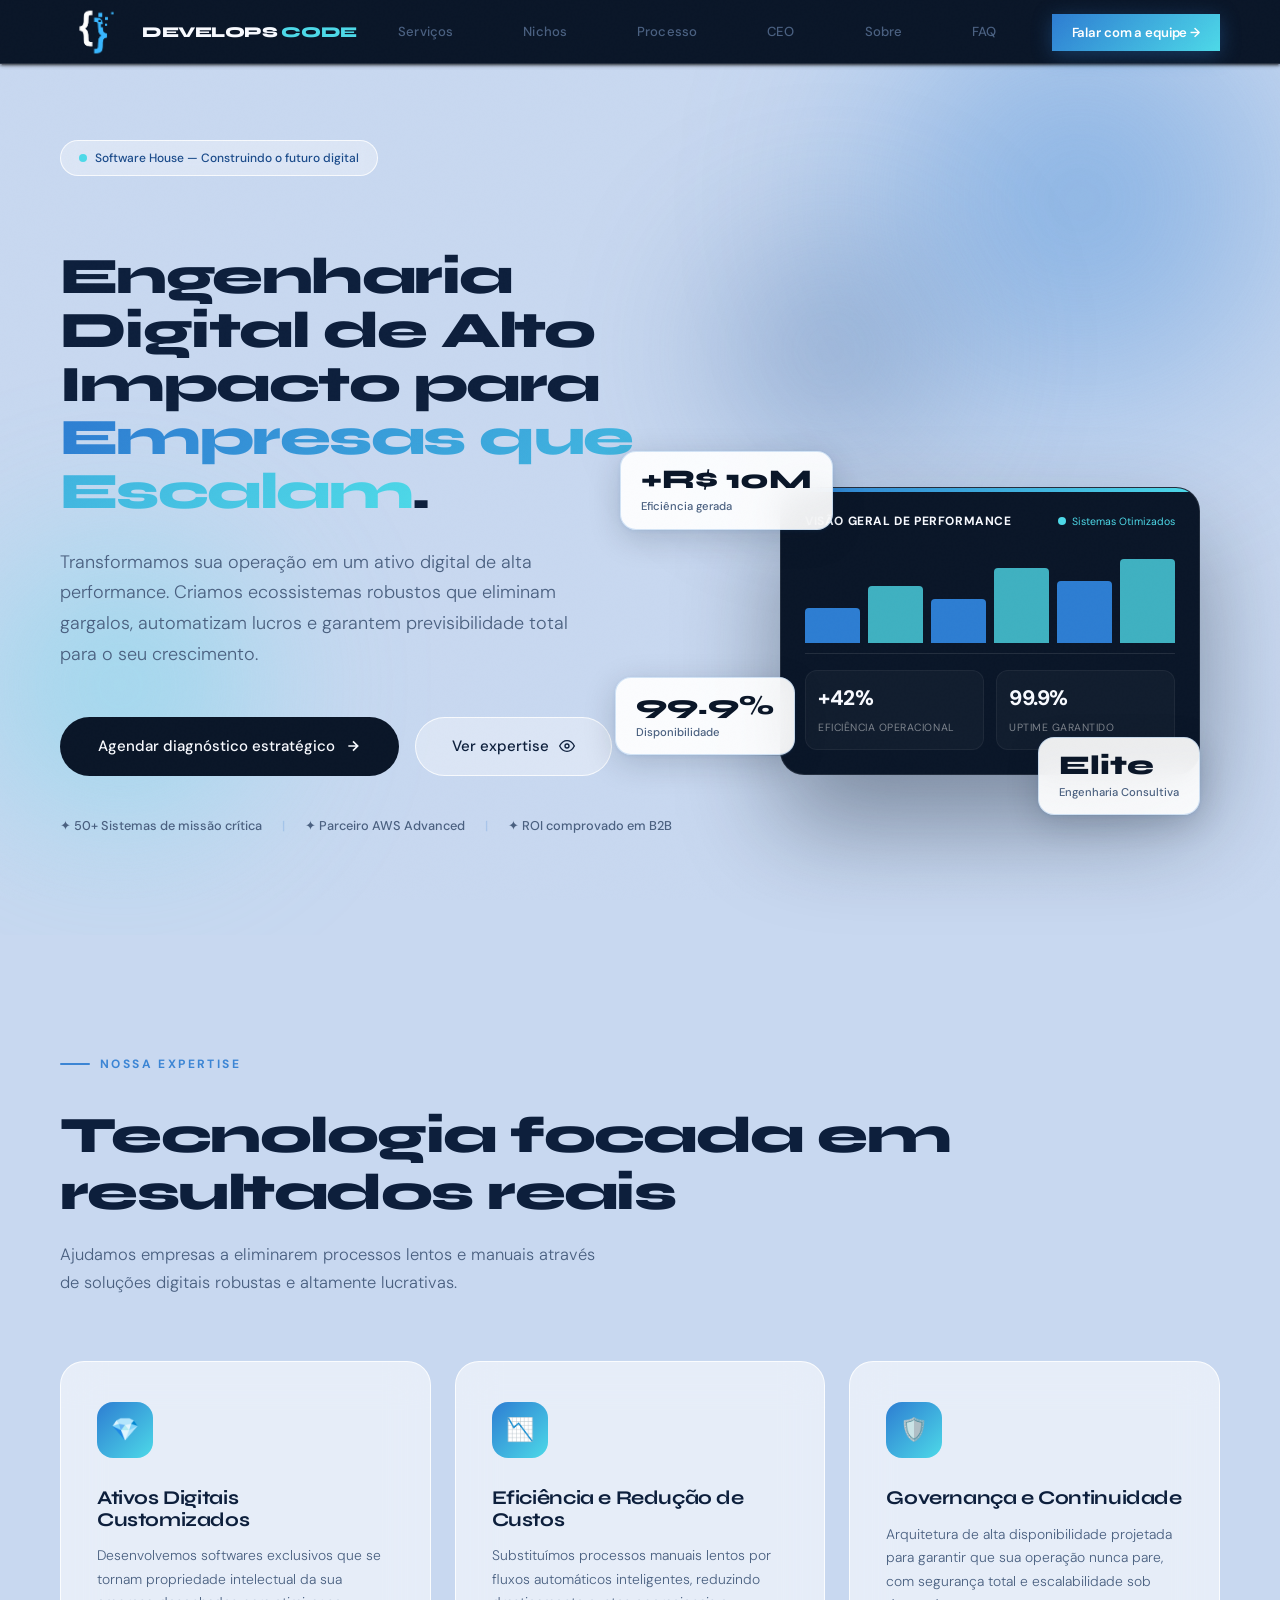
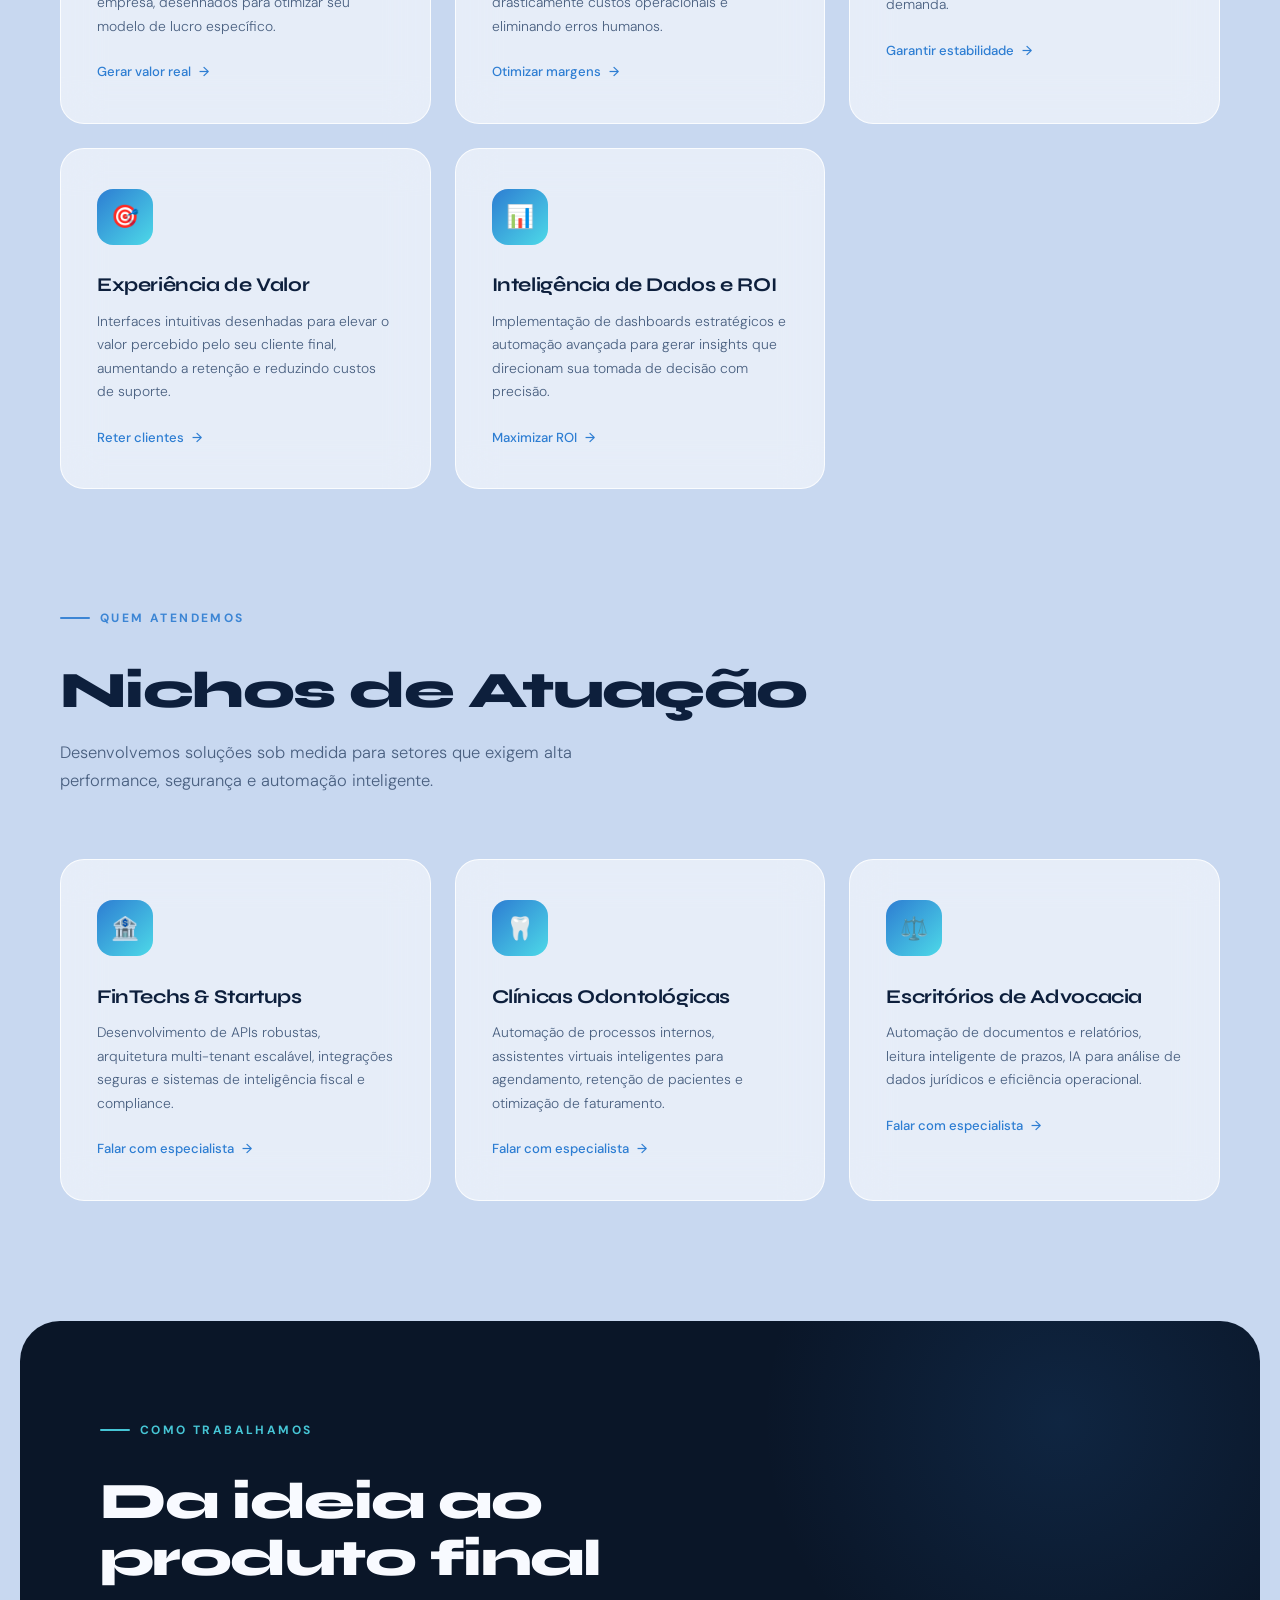
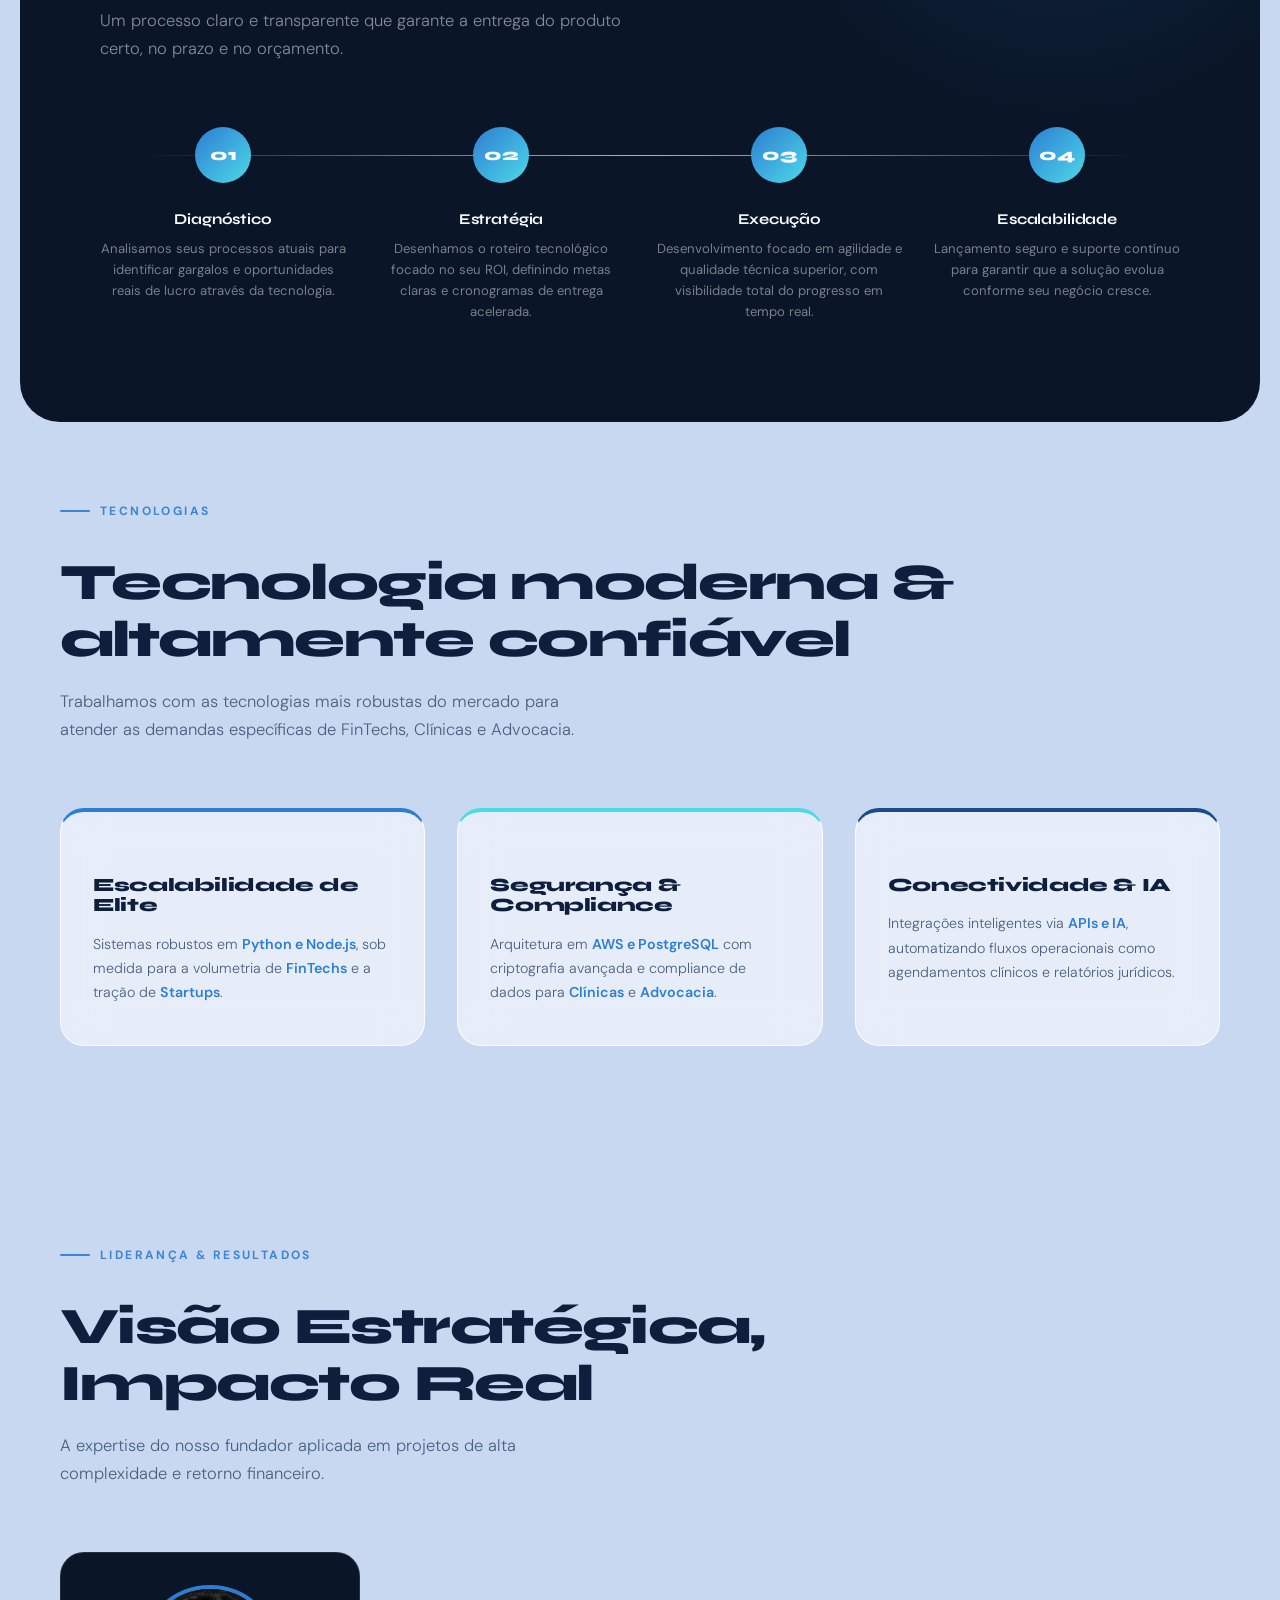
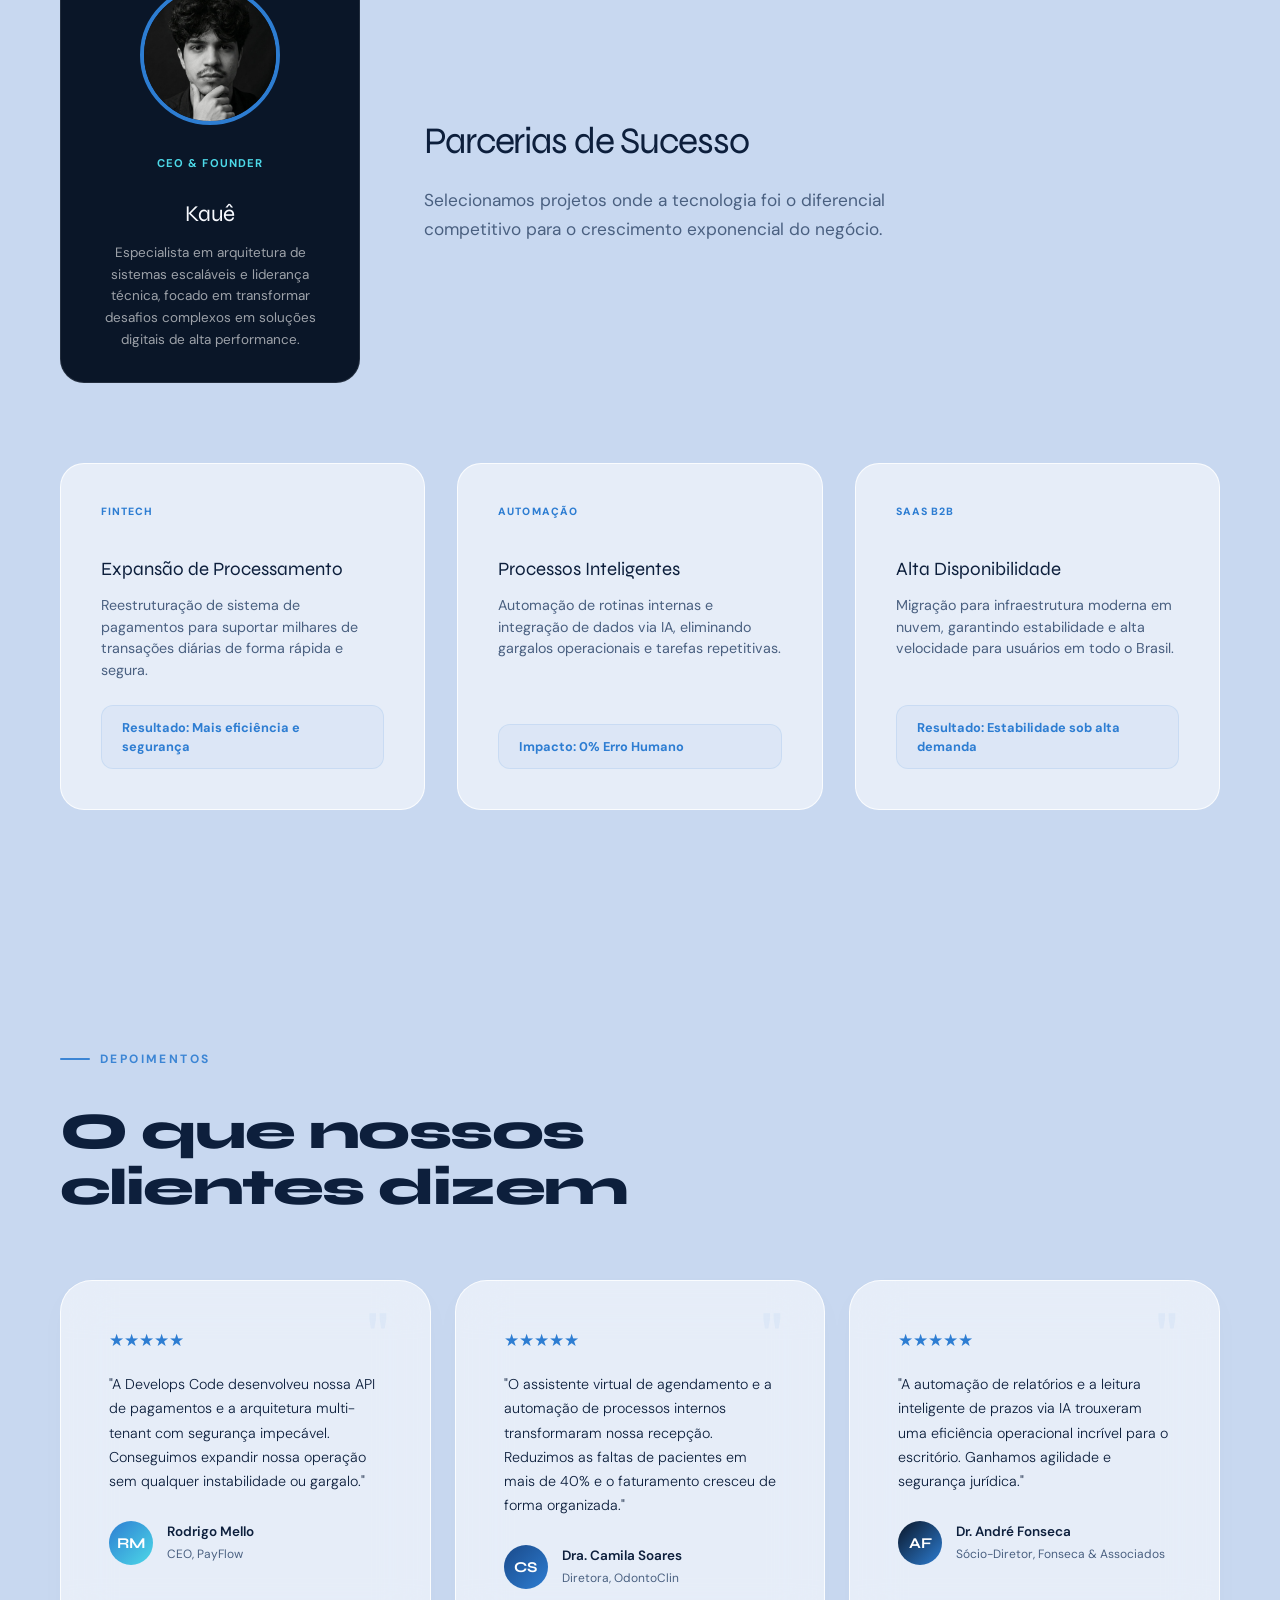
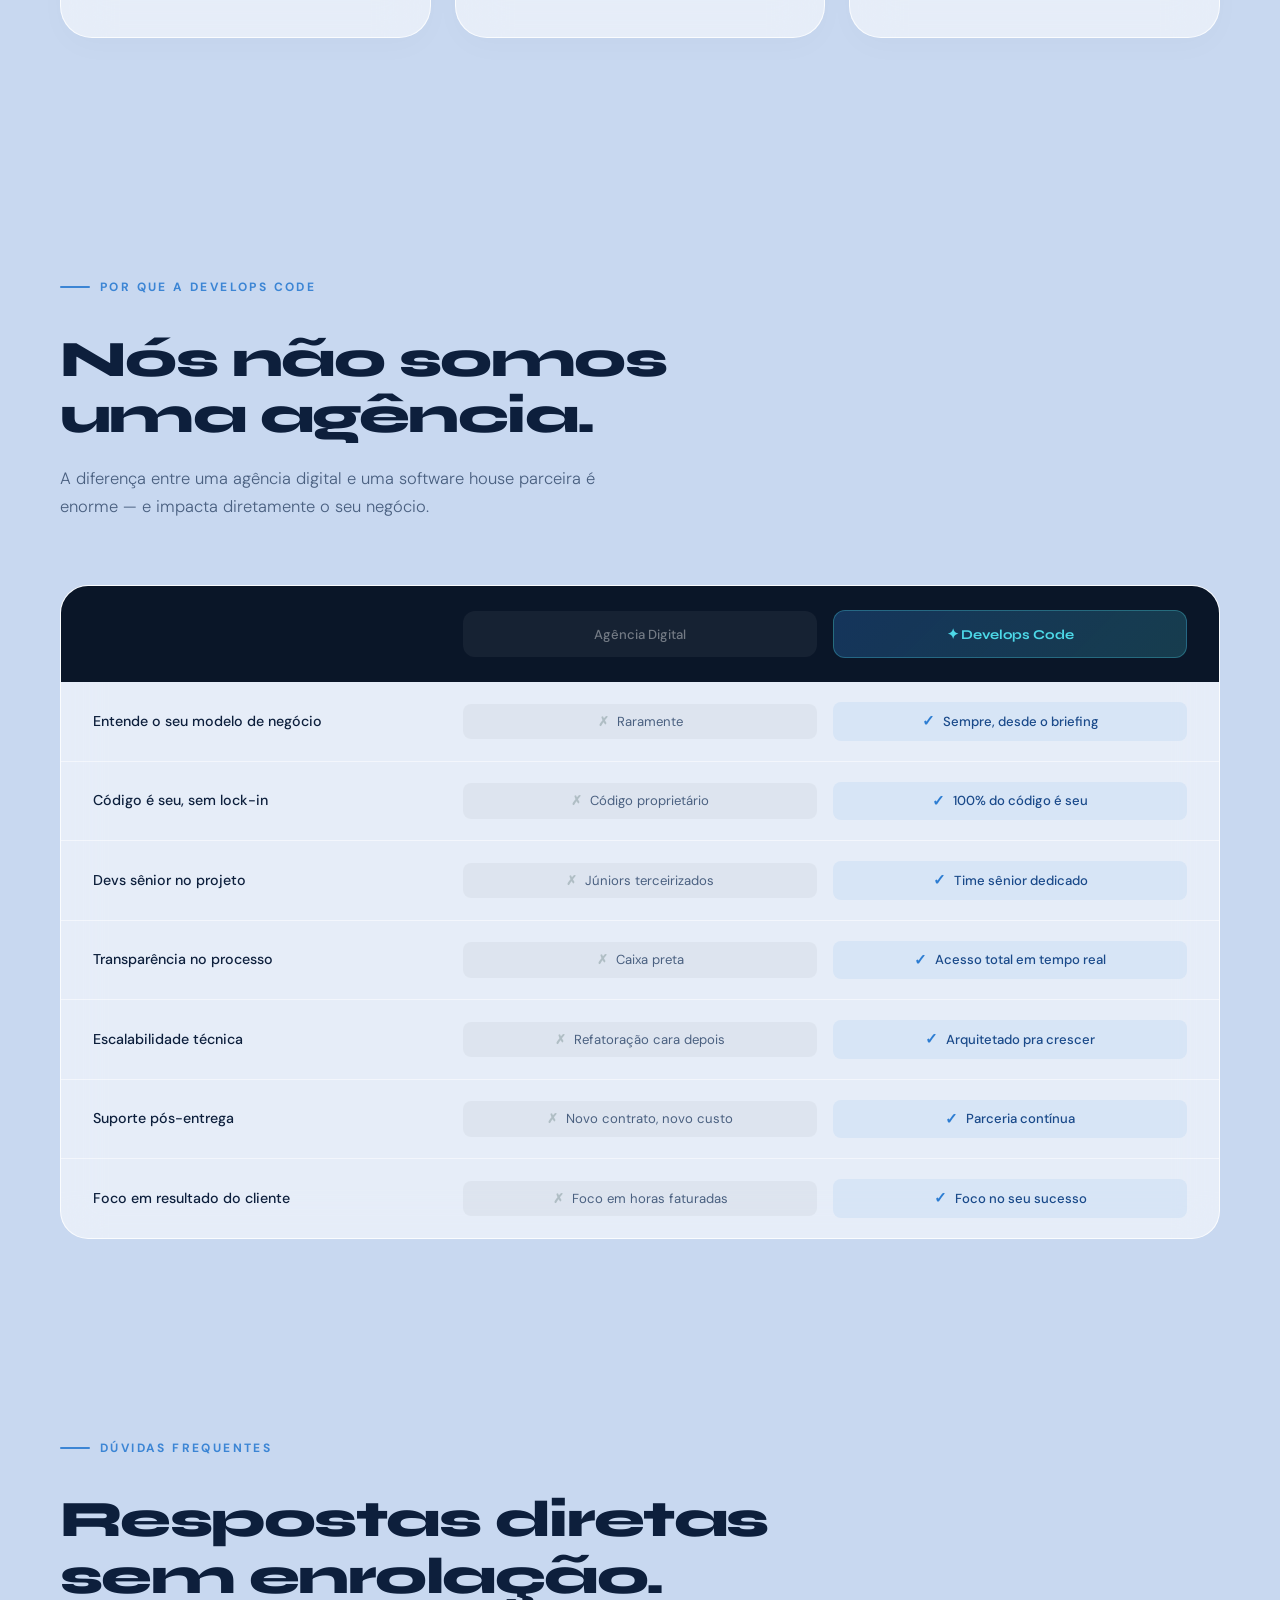
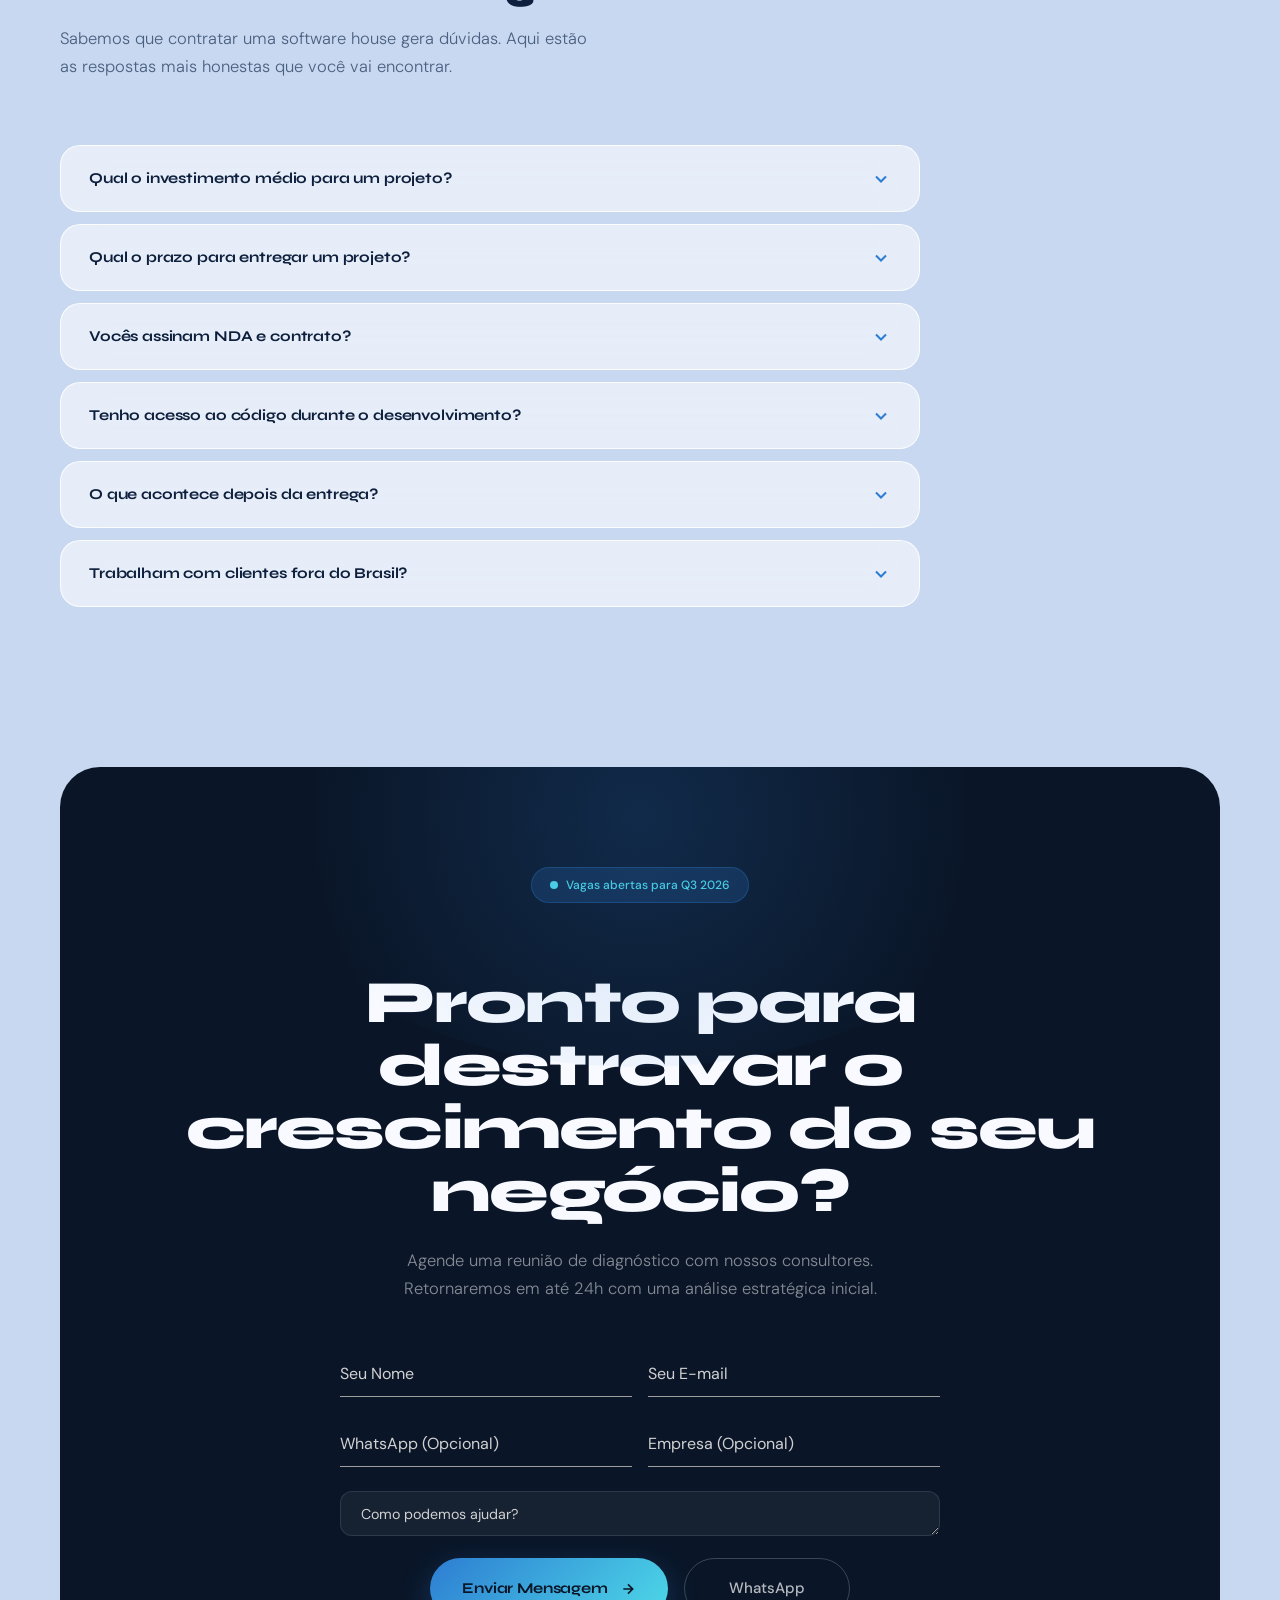
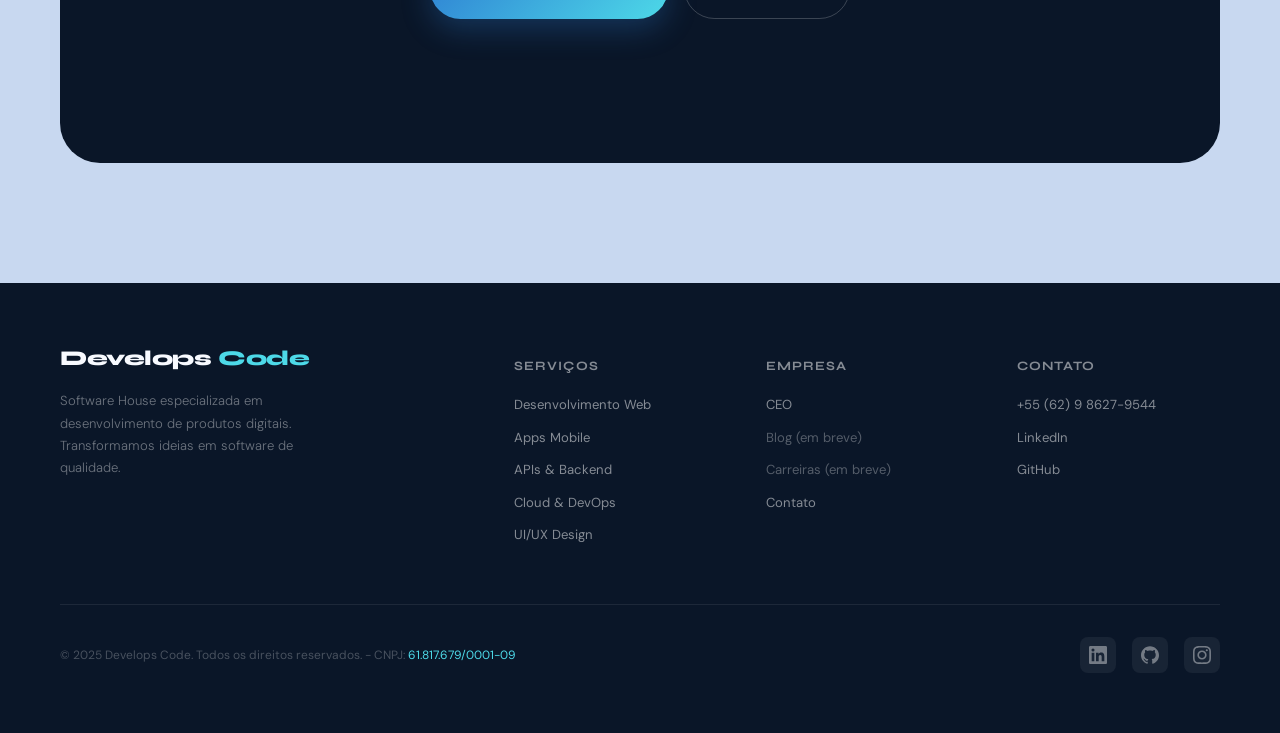
==== commit b7f7eedb: "colocando o meu numero de telefone" ====
--- a/index.html
+++ b/index.html
@@ -4,7 +4,7 @@
 <head>
   <meta charset="UTF-8">
   <meta name="viewport" content="width=device-width, initial-scale=1.0">
-  <title>Develops Code — Softhouse</title>
+  <title>Develops Code — Software House</title>
   <link
     href="https://fonts.googleapis.com/css2?family=Syne:wght@400;600;700;800&family=DM+Sans:ital,wght@0,300;0,400;0,500;1,300&display=swap"
     rel="stylesheet">
@@ -87,7 +87,7 @@
     <div class="hero-content">
       <div class="hero-badge">
         <div class="badge-dot"></div>
-        Softhouse — Construindo o futuro digital
+        Software House — Construindo o futuro digital
       </div>
       <h1>
         Engenharia Digital de Alto Impacto para <span class="highlight">Empresas que Escalam</span>.
@@ -416,7 +416,7 @@
     <div class="reveal">
       <div class="section-tag">Por que a Develops Code</div>
       <h2 class="section-title">Nós não somos <br>uma agência.</h2>
-      <p class="section-subtitle">A diferença entre uma agência digital e uma softhouse parceira é enorme — e impacta
+      <p class="section-subtitle">A diferença entre uma agência digital e uma software house parceira é enorme — e impacta
         diretamente o seu negócio.</p>
     </div>
 
@@ -474,7 +474,7 @@
     <div class="reveal">
       <div class="section-tag">Dúvidas frequentes</div>
       <h2 class="section-title">Respostas diretas <br>sem enrolação.</h2>
-      <p class="section-subtitle">Sabemos que contratar uma softhouse gera dúvidas. Aqui estão as respostas mais
+      <p class="section-subtitle">Sabemos que contratar uma software house gera dúvidas. Aqui estão as respostas mais
         honestas que você vai encontrar.</p>
     </div>
 
@@ -611,7 +611,7 @@
   <footer>
     <div class="footer-brand">
       <div class="logo-text">Develops <span>Code</span></div>
-      <p class="footer-desc">Softhouse especializada em desenvolvimento de produtos digitais. Transformamos ideias em
+      <p class="footer-desc">Software House especializada em desenvolvimento de produtos digitais. Transformamos ideias em
         software de qualidade.</p>
     </div>
     <div class="footer-col">
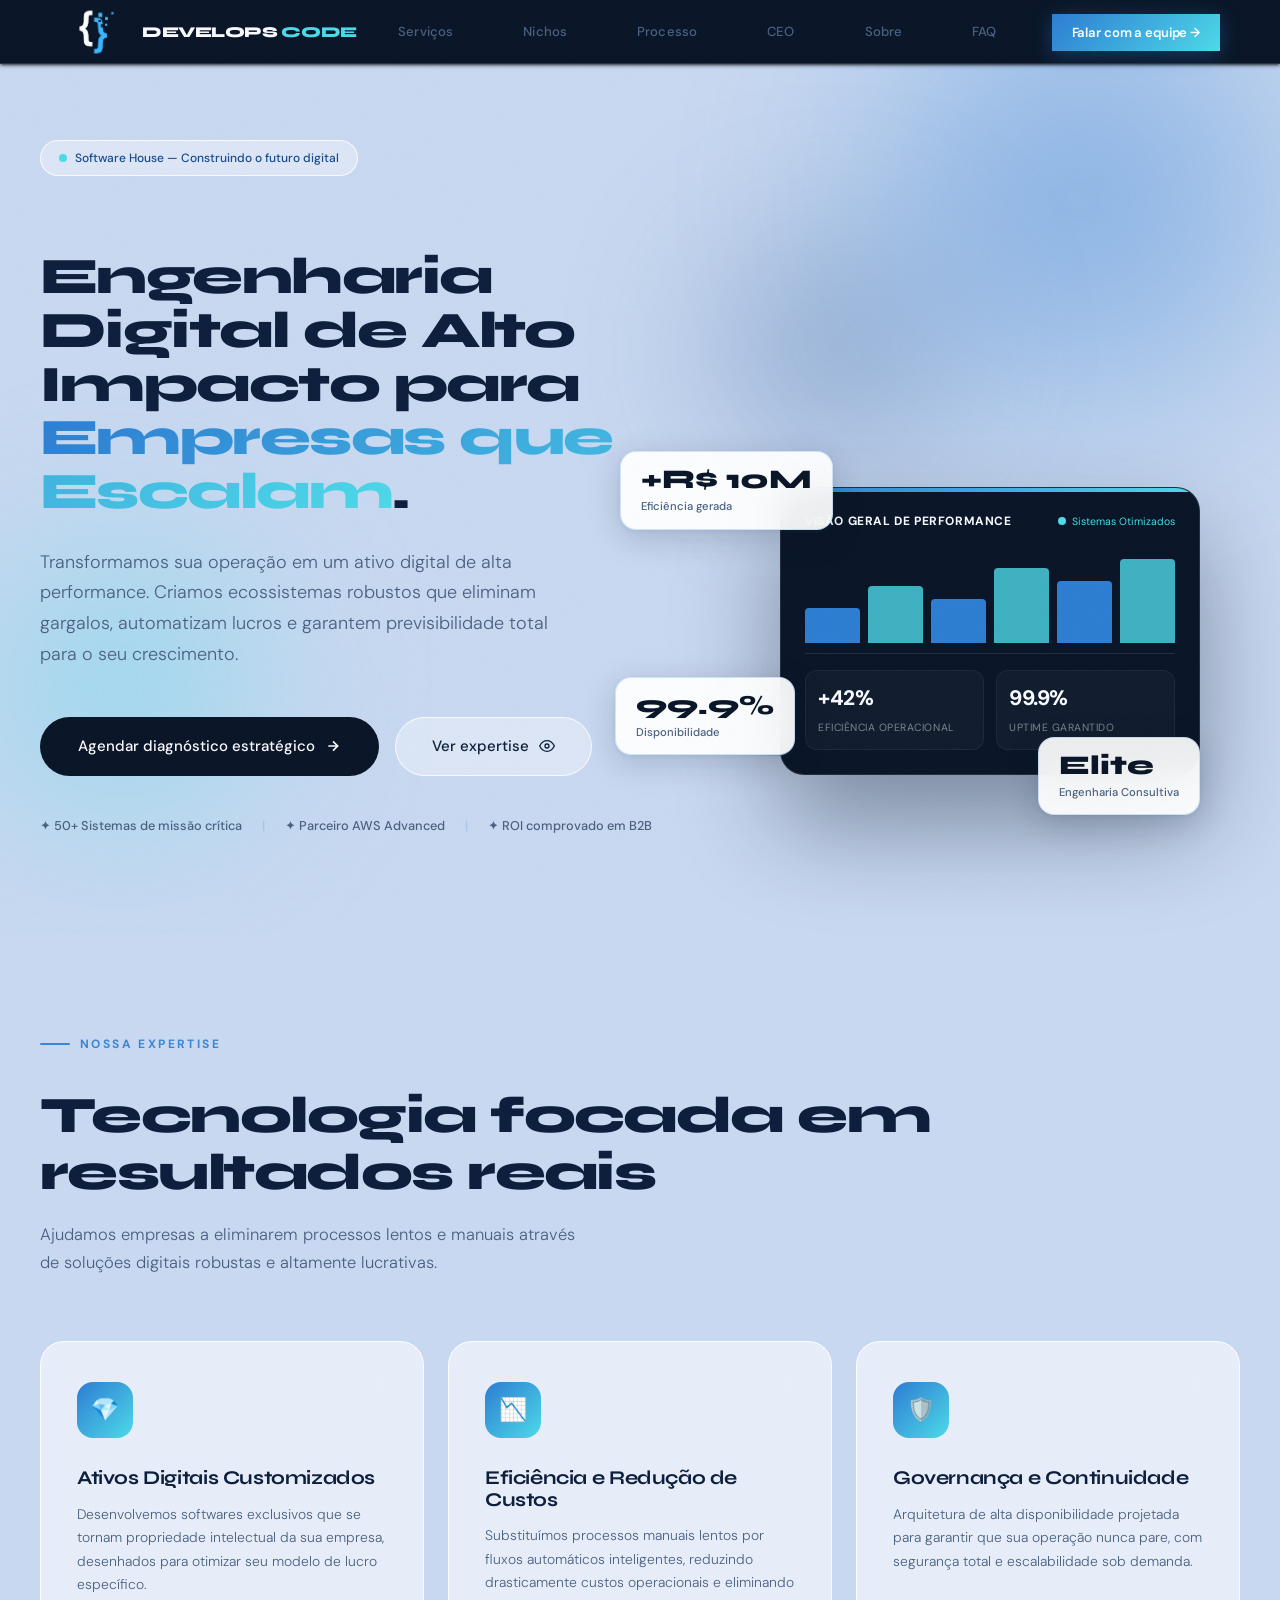
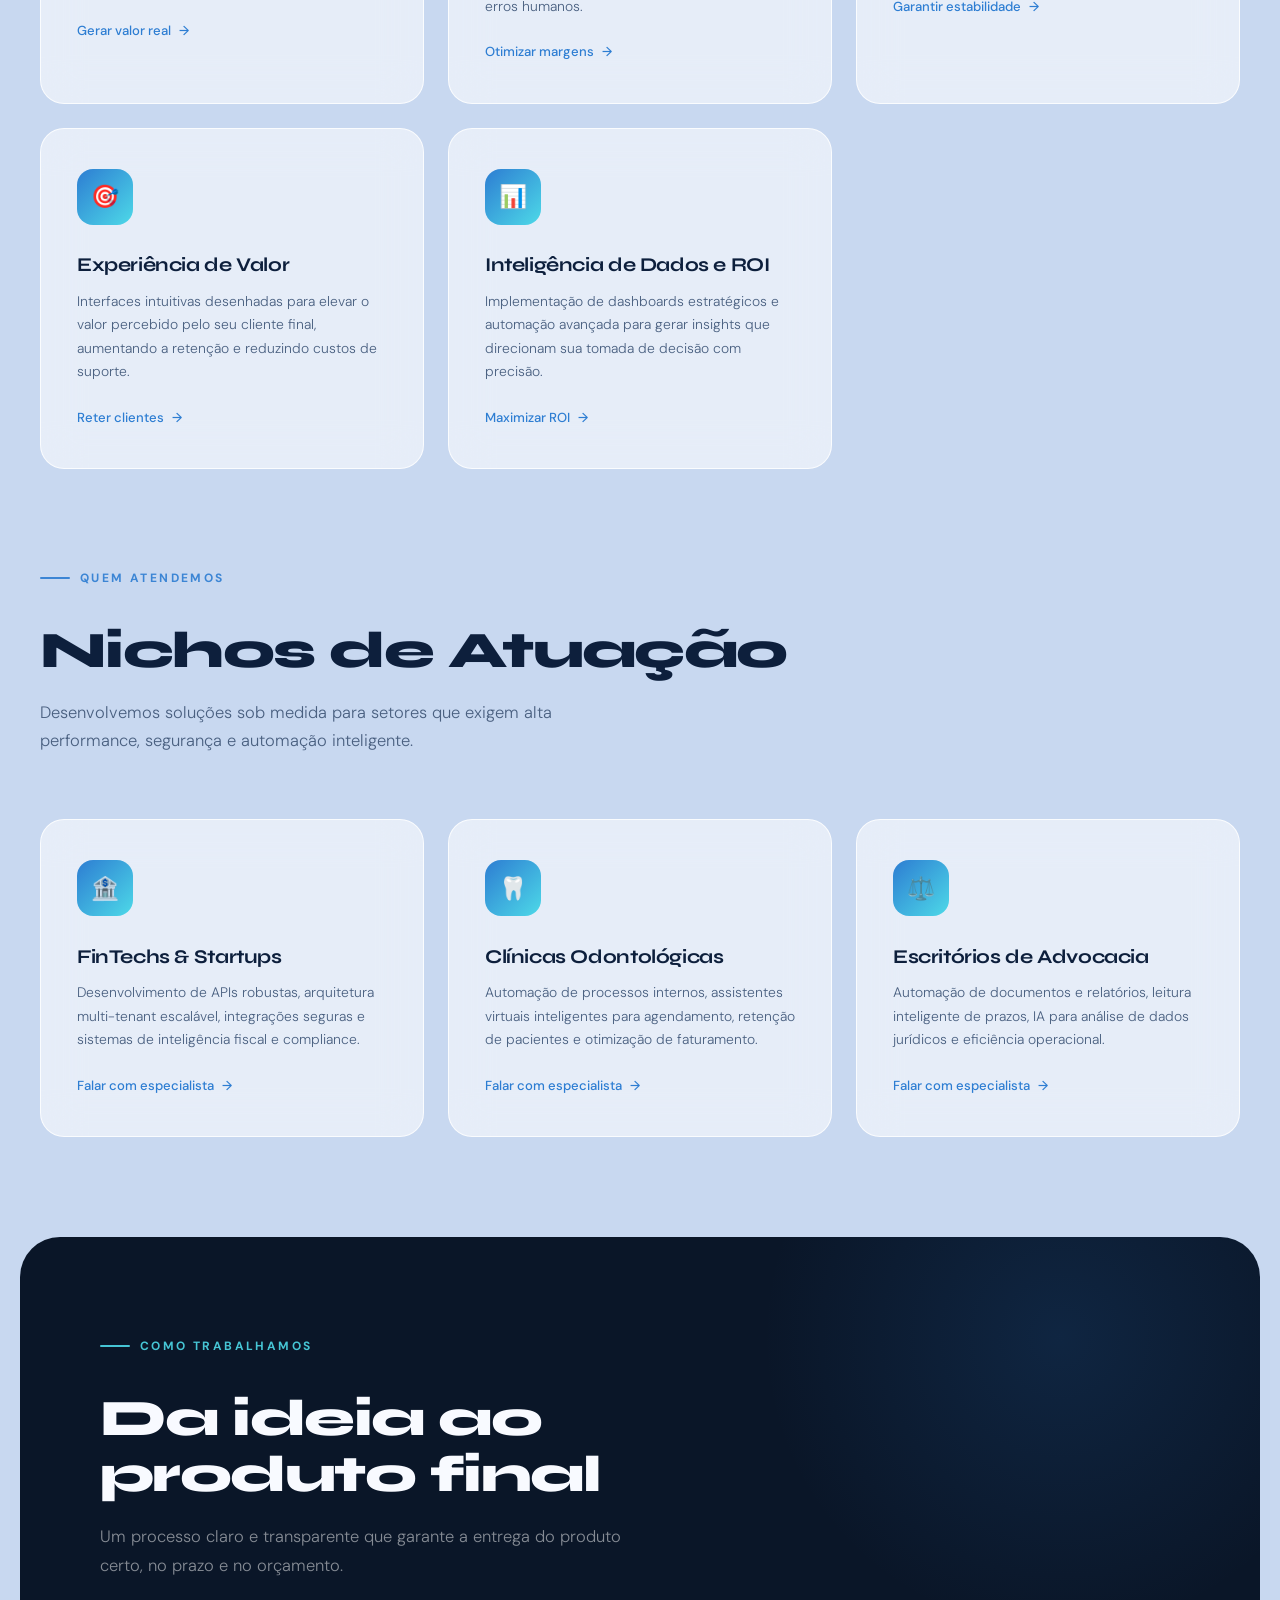
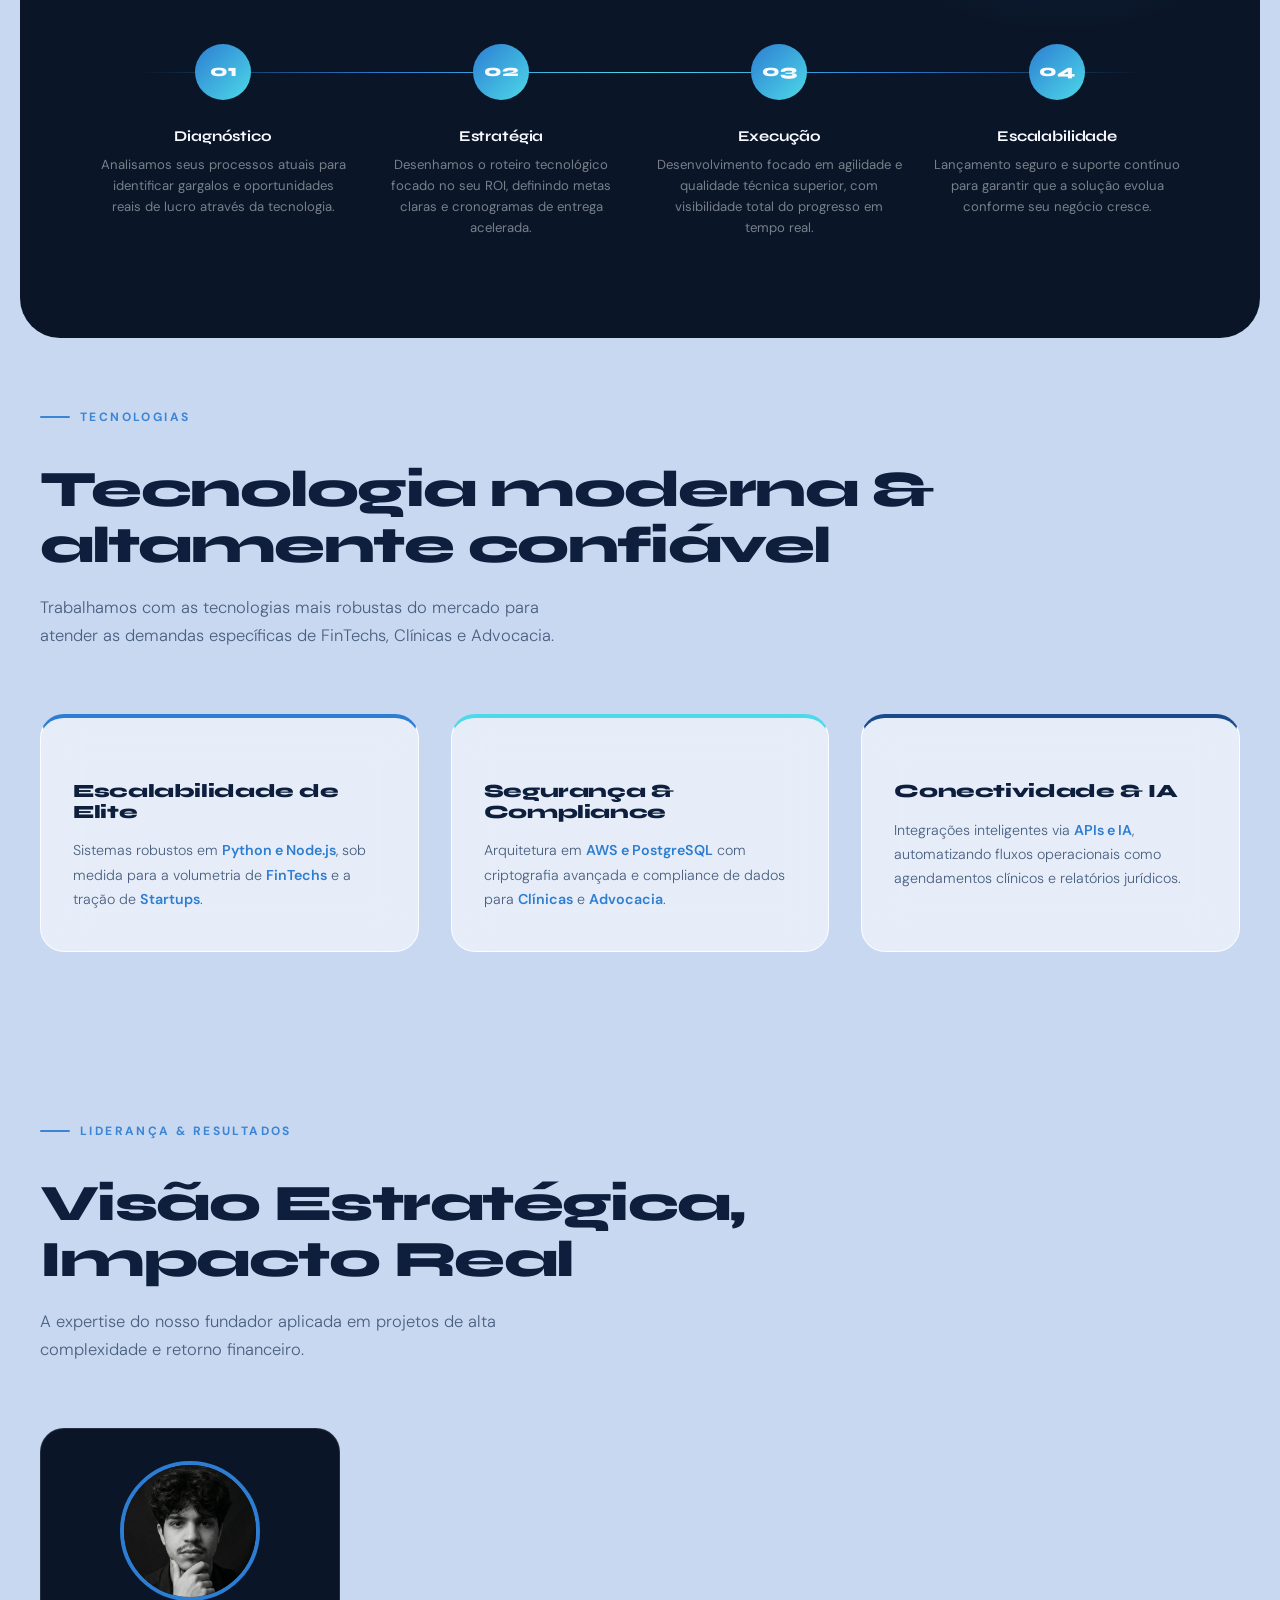
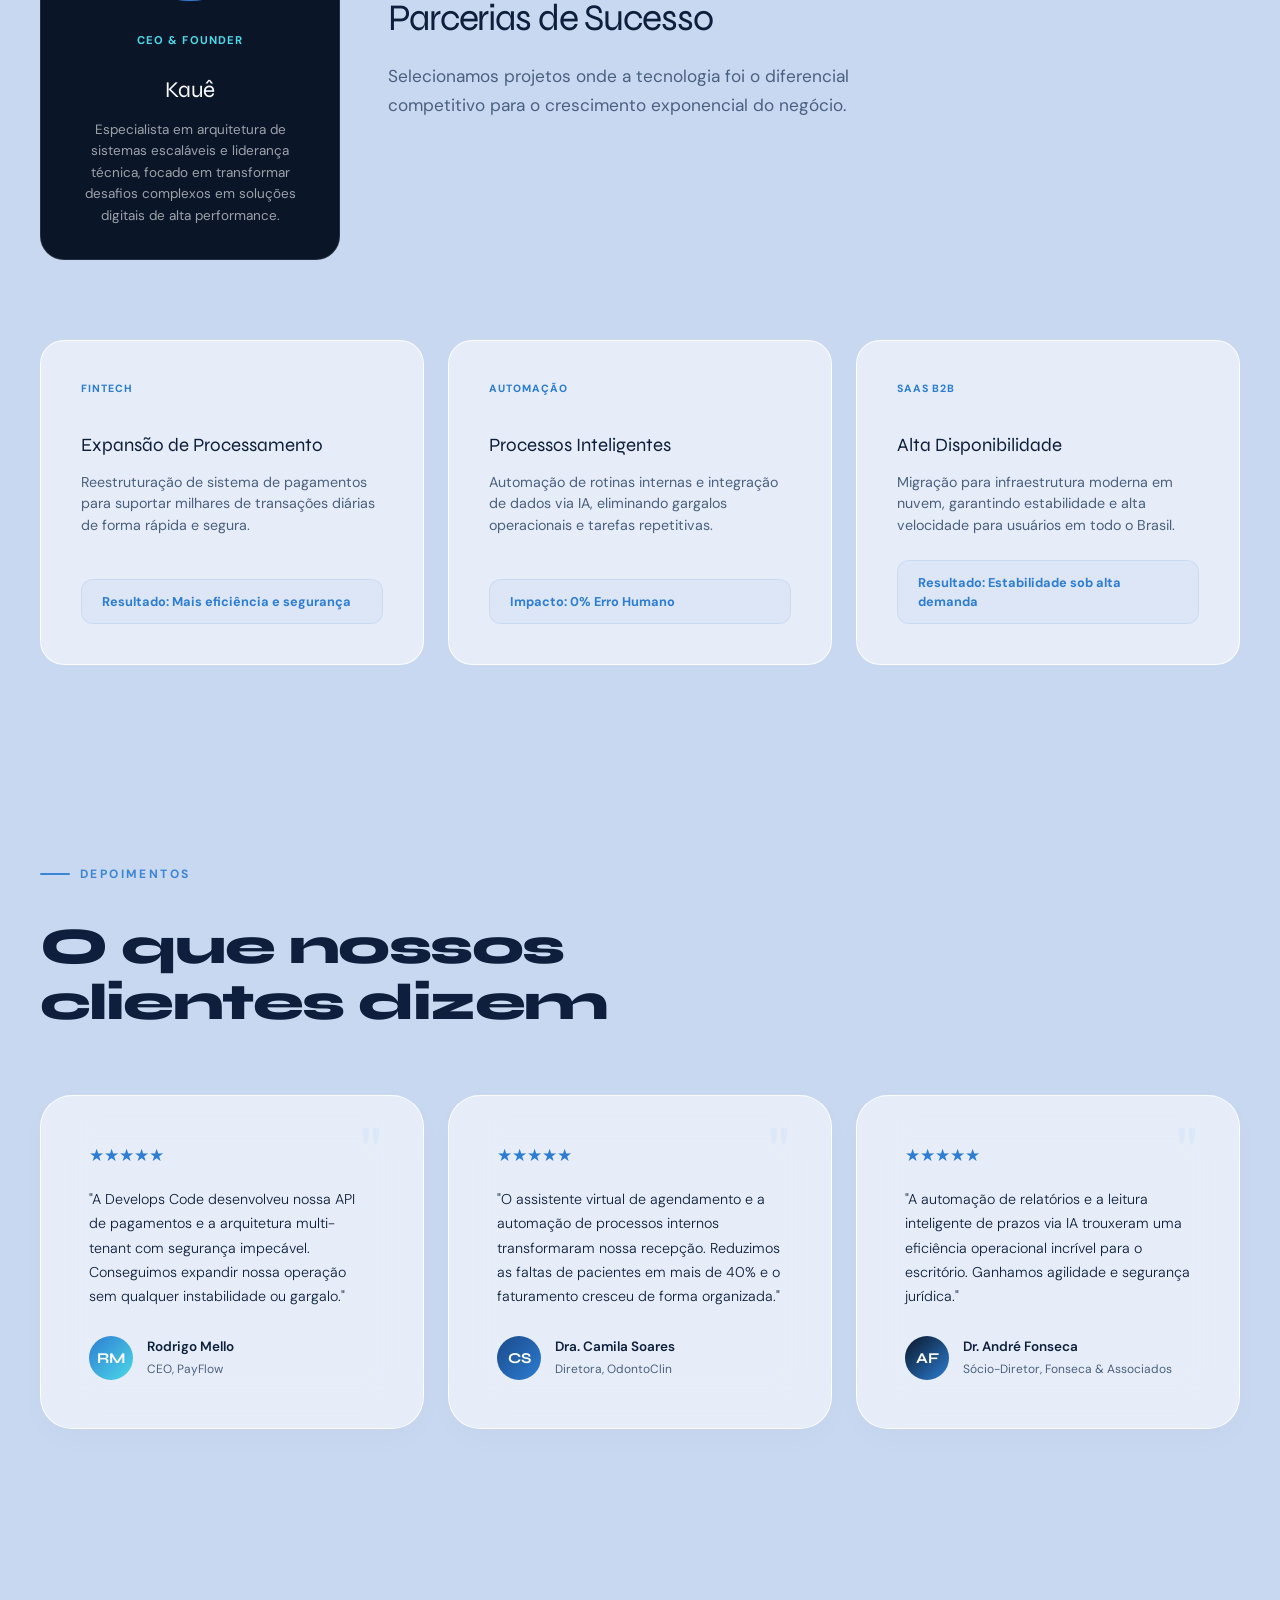
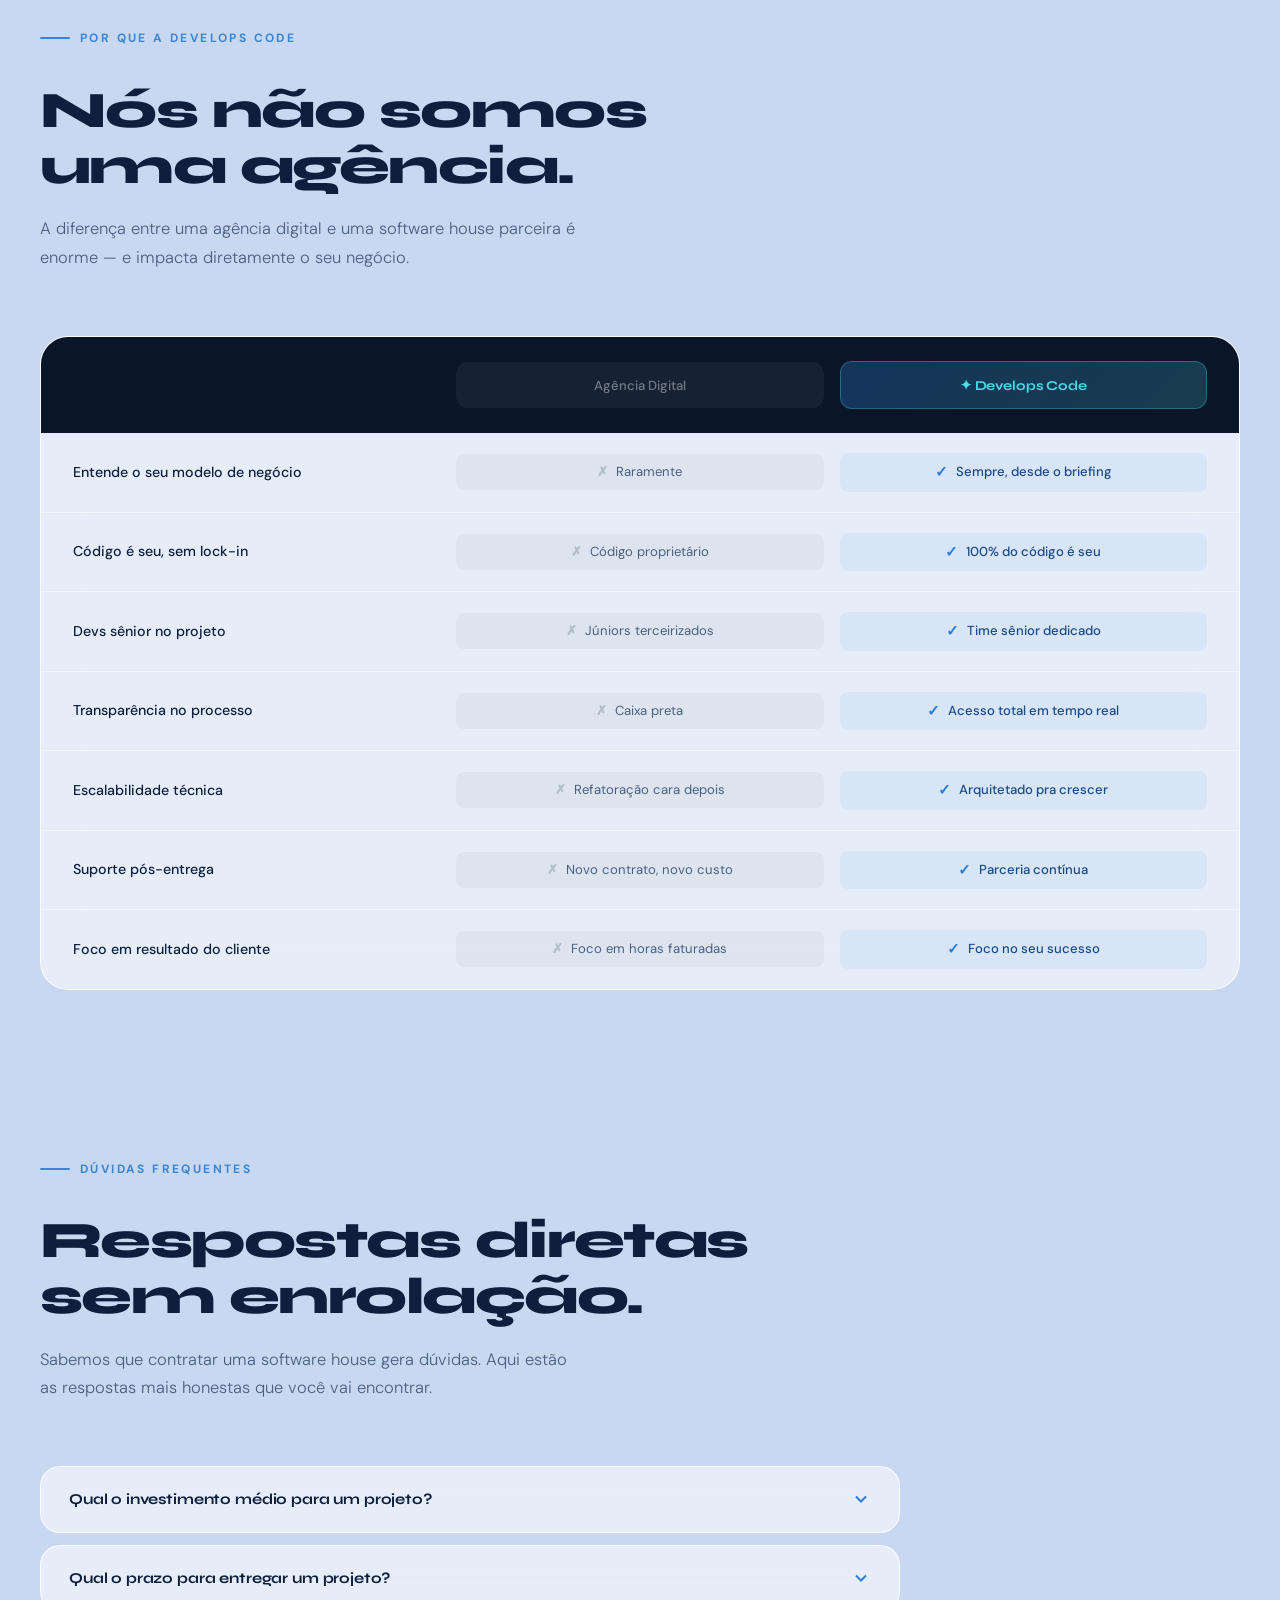
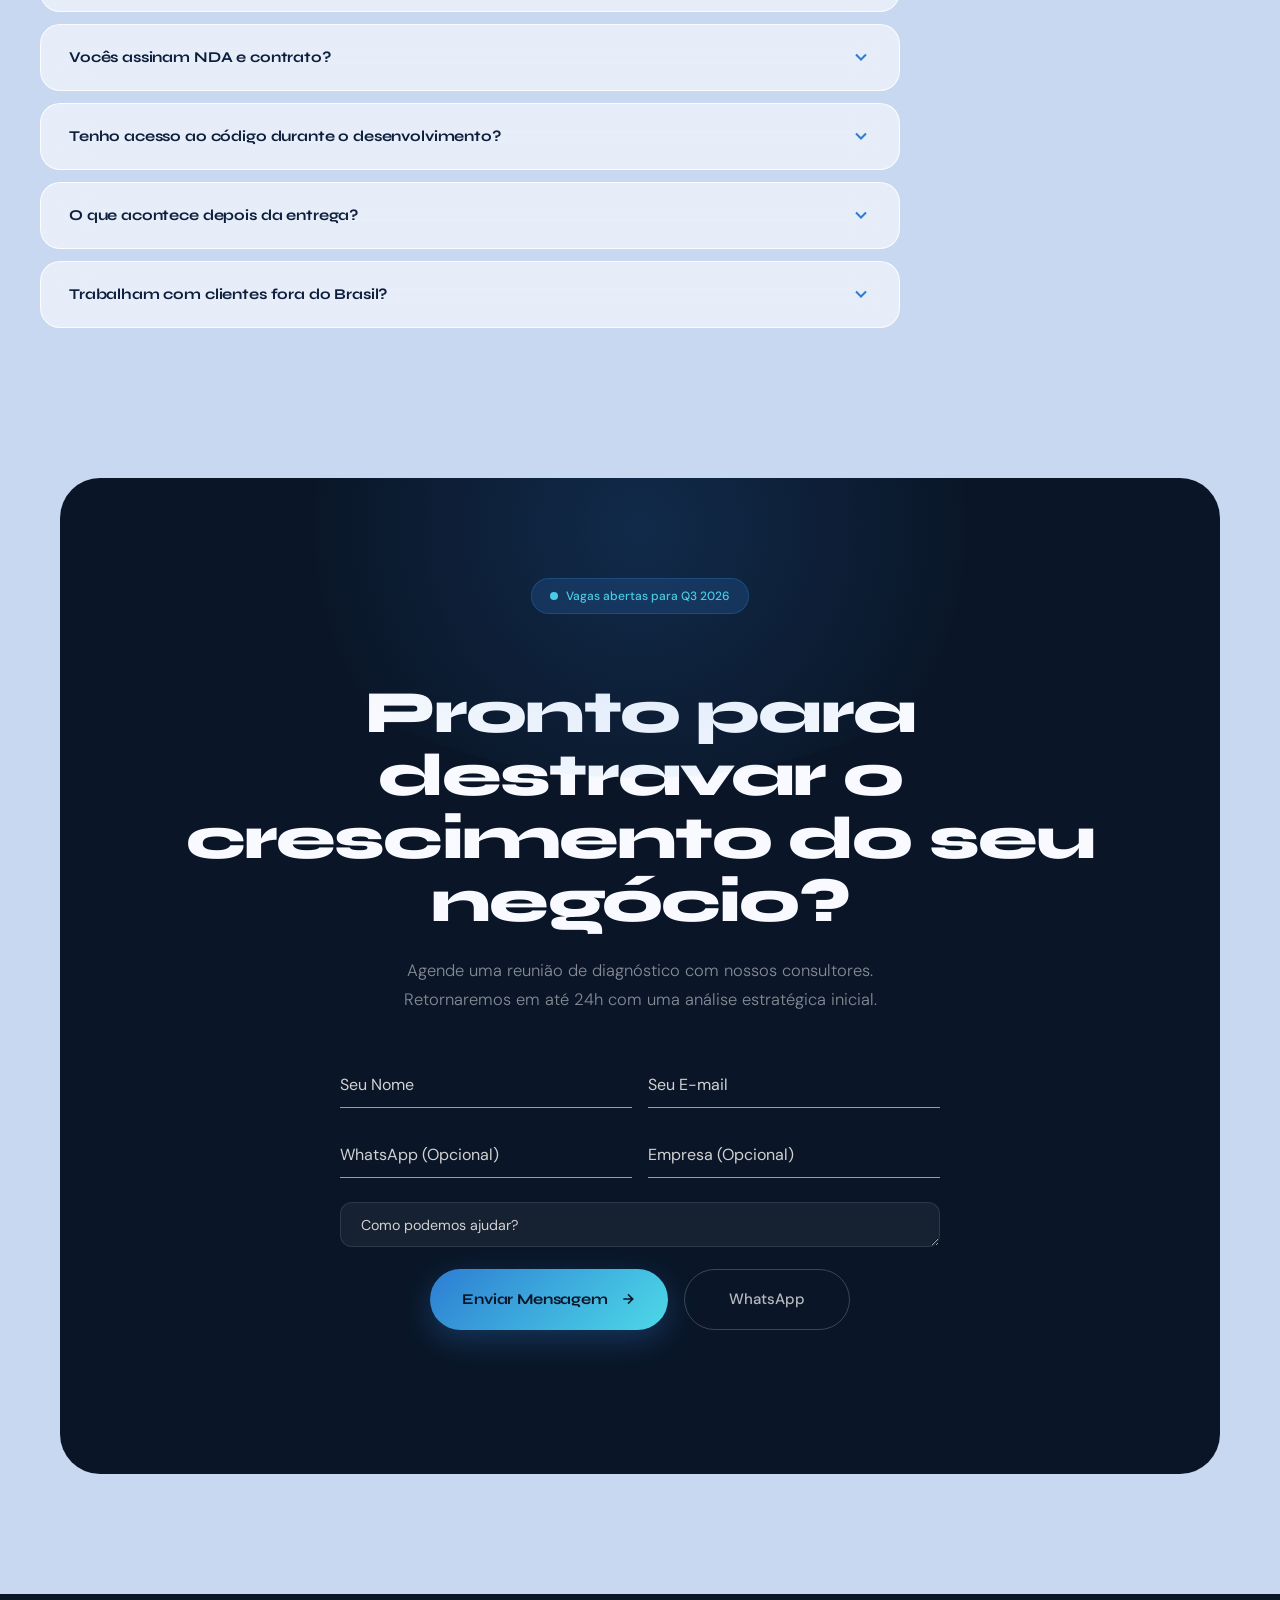
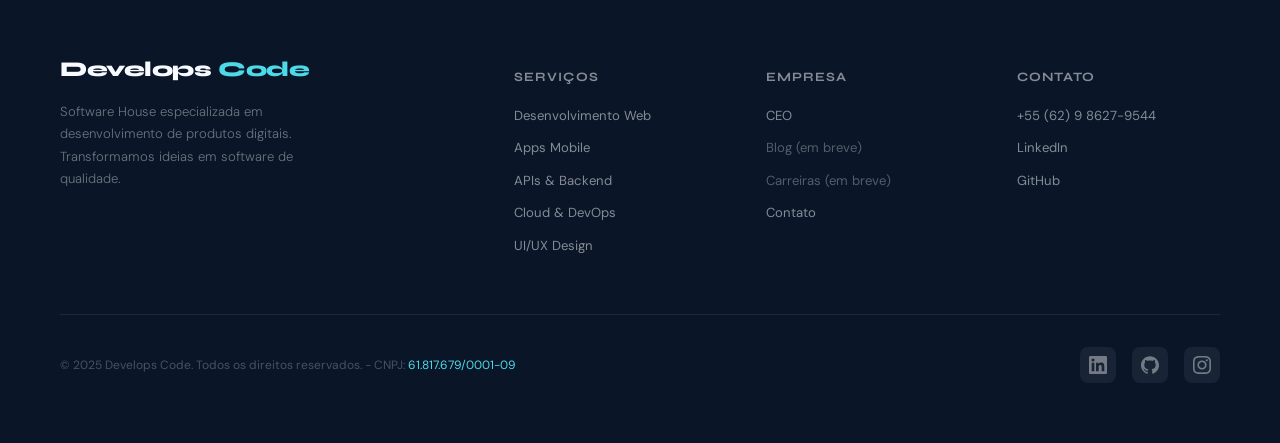
==== commit b122dafd: "arrumando a responsividade" ====
--- a/index.html
+++ b/index.html
@@ -11,22 +11,7 @@
   <link rel="stylesheet" href="https://cdnjs.cloudflare.com/ajax/libs/materialize/1.0.0/css/materialize.min.css">
   <link href="https://fonts.googleapis.com/icon?family=Material+Icons" rel="stylesheet">
   <link rel="stylesheet" href="style.css">
-  <style>
-    @media (max-width: 768px) {
-      .hero-content {
-        padding: 0 20px 20px;
-      }
-
-      .hero-badge {
-        font-size: 0.75rem;
-        padding: 7px 14px;
-      }
-
-      .stat-bubble {
-        display: none;
-      }
-    }
-  </style>
+
 </head>
 
 <body>
--- a/style.css
+++ b/style.css
@@ -1605,64 +1605,252 @@
 }
 
 /* ── RESPONSIVE ── */
+
+/* ─ Large desktops / wide screens ─ */
+@media (max-width: 1280px) {
+  .hero { padding: 140px 40px 100px; }
+  section { padding: 100px 40px; }
+  #sobre, section#faq { padding: 70px 40px; }
+  .success-cases-grid { gap: 24px; }
+  .leadership-grid { gap: 48px; }
+}
+
+/* ─ Tablets landscape / small laptops ─ */
 @media (max-width: 1024px) {
   nav { padding: 18px 24px; }
   .nav-links { display: none; }
   .hamburger { display: flex; }
+
   .hero { padding: 110px 24px 80px; }
   .hero-visual { display: none; }
+
   section { padding: 72px 24px; }
+  #sobre, section#faq { padding: 56px 24px; }
+
   .services-grid { grid-template-columns: repeat(2, 1fr); }
+  .value-infra-grid { grid-template-columns: repeat(2, 1fr); }
+  .success-cases-grid { grid-template-columns: repeat(2, 1fr); }
+  .testimonials-grid { grid-template-columns: 1fr; }
+
   .leadership-grid { grid-template-columns: 1fr; text-align: center; gap: 32px; }
   .leadership-grid .cases-intro p { margin: 0 auto; }
+
   .steps { grid-template-columns: repeat(2, 1fr); }
   .steps::before { display: none; }
-  .portfolio-grid { grid-template-columns: 1fr; }
-  .portfolio-card:first-child { grid-column: span 1; aspect-ratio: 16/9; }
-  .testimonials-grid { grid-template-columns: 1fr; }
+
   .process { margin: 0; border-radius: 0; padding: 72px 24px; }
+
   .cta-section { padding: 40px 20px 80px; }
   .cta-inner { padding: 60px 28px; border-radius: 24px; }
+
   footer { grid-template-columns: 1fr 1fr; padding: 40px 24px; gap: 32px; }
+
   .compare-header,
   .compare-row { grid-template-columns: 1fr; gap: 8px; padding: 16px 20px; }
   .compare-feature { font-weight: 600; font-size: 0.875rem; }
   .compare-col { padding: 8px 12px; }
+
   .faq-grid { grid-template-columns: 1fr; }
 }
 
-@media (max-width: 640px) {
-  nav { padding: 16px 20px; }
-  .hero h1 { font-size: 2.6rem; }
-  .hero p { font-size: 1rem; }
-  .hero-actions { flex-direction: column; }
-  .hero-actions a { text-align: center; justify-content: center; }
-  .section-title { font-size: 2rem; }
-  .services-grid { grid-template-columns: 1fr; }
-  .steps { grid-template-columns: 1fr; }
-  .portfolio-grid { grid-template-columns: 1fr; }
-  .portfolio-card:first-child { aspect-ratio: 4/3; }
-  .testimonials-grid { grid-template-columns: 1fr; }
+/* ─ Tablets portrait ─ */
+@media (max-width: 768px) {
+  .hero { padding: 100px 20px 60px; }
+  .hero h1 { font-size: clamp(1.8rem, 5vw, 2.8rem); }
+  .hero p { font-size: 1rem; max-width: 100%; }
+  .hero-badge { font-size: 0.75rem; padding: 7px 14px; }
+
+  section { padding: 60px 20px; }
+  #sobre, section#faq { padding: 48px 20px; }
+
+  .services-grid { grid-template-columns: 1fr; gap: 20px; }
+  .service-card { padding: 32px 28px; }
+
+  .value-infra-grid { grid-template-columns: 1fr; gap: 20px; }
+  .infra-card { padding: 32px 24px; }
+
+  .success-cases-grid { grid-template-columns: 1fr; gap: 20px; }
+  .case-card { padding: 32px; }
+
+  .testimonials-grid { grid-template-columns: 1fr; gap: 20px; }
+  .testimonial-card { padding: 36px 28px; }
+
+  .steps { grid-template-columns: repeat(2, 1fr); gap: 24px; }
   .process { padding: 60px 20px; }
-  .cta-inner h2 { font-size: 2rem; }
-  .cta-buttons { flex-direction: column; align-items: center; }
-  .btn-glow, .btn-outline { width: 100%; max-width: 320px; justify-content: center; }
-  footer { grid-template-columns: 1fr; }
-  .footer-col:nth-child(4) { display: none; }
-  .footer-bottom { flex-direction: column; gap: 16px; text-align: center; }
-  .value-infra-grid { grid-template-columns: 1fr; }
-  .authority-bar { flex-direction: column; gap: 10px; }
-  .authority-bar .sep { display: none; }
+
+  .leadership-grid { grid-template-columns: 1fr; gap: 24px; }
+  .partner-card { padding: 24px; }
+  .partner-photo { width: 110px; height: 110px; }
+
+  .cases-intro h3 { font-size: 2rem; }
+
+  .section-title { font-size: clamp(1.7rem, 4.5vw, 2.4rem); }
+
+  .cta-section { padding: 32px 16px 60px; }
+  .cta-inner { padding: 48px 24px; border-radius: 20px; }
+  .cta-inner h2 { font-size: clamp(1.6rem, 4vw, 2.4rem); }
+
   .compare-table { border-radius: 16px; }
   .compare-header { display: none; }
-  .compare-row { border-radius: 12px; margin: 6px 12px; border: 1px solid var(--card-border); }
+  .compare-row { 
+    grid-template-columns: 1fr; 
+    gap: 8px; 
+    padding: 16px 20px; 
+    border-radius: 12px; 
+    margin: 6px 8px;
+    border: 1px solid var(--card-border);
+  }
   .compare-val.agency { display: none; }
   .compare-val.us { justify-content: flex-start; }
-  .faq-q { font-size: 0.9rem; padding: 20px; }
-  .faq-a { padding: 0 20px; }
-  .faq-item.open .faq-a { padding: 0 20px 20px; }
-  .hero-badge { font-size: 0.75rem; padding: 7px 14px; }
+
+  footer { grid-template-columns: 1fr 1fr; padding: 36px 20px; gap: 28px; }
+  .footer-bottom { flex-direction: column; gap: 16px; text-align: center; }
+
+  .input-row { flex-direction: column; gap: 0; }
+}
+
+/* ─ Mobile phones ─ */
+@media (max-width: 480px) {
+  nav { padding: 14px 16px; }
+  .nav-logo img { width: 50px; height: 50px; }
+  .nav-logo-text { font-size: 0.85rem; }
+
+  .hero { padding: 90px 16px 50px; }
+  .hero h1 { font-size: clamp(1.6rem, 6vw, 2.2rem); }
+  .hero p { font-size: 0.95rem; }
+  .hero-badge { font-size: 0.7rem; padding: 6px 12px; margin-bottom: 24px; }
+  .hero-actions { flex-direction: column; gap: 12px; }
+  .hero-actions a { text-align: center; justify-content: center; width: 100%; }
+  .btn-primary, .btn-secondary { padding: 14px 28px; font-size: 0.9rem; }
+
+  .authority-bar { flex-direction: column; gap: 8px; font-size: 0.78rem; }
+  .authority-bar .sep { display: none; }
+
+  section { padding: 48px 16px; }
+  #sobre, section#faq { padding: 40px 16px; }
+
+  .section-tag { font-size: 0.7rem; letter-spacing: 0.15em; }
+  .section-title { font-size: clamp(1.5rem, 5.5vw, 2rem); line-height: 1.15; }
+  .section-subtitle { font-size: 0.95rem; }
+
+  .services-grid { grid-template-columns: 1fr; gap: 16px; }
+  .service-card { padding: 28px 22px; border-radius: 20px; }
+  .service-icon { width: 48px; height: 48px; border-radius: 14px; margin-bottom: 20px; font-size: 1.3rem; }
+  .service-card h3 { font-size: 1.15rem; }
+  .service-card p { font-size: 0.875rem; }
+
+  .steps { grid-template-columns: 1fr; gap: 20px; }
+  .step-num { width: 48px; height: 48px; font-size: 1rem; margin-bottom: 20px; }
+  .step h4 { font-size: 0.95rem; }
+  .step p { font-size: 0.825rem; }
+  .process { padding: 48px 16px; }
+
+  .value-infra-grid { grid-template-columns: 1fr; gap: 16px; }
+  .infra-card { padding: 28px 22px; border-radius: 20px; }
+  .infra-card h4 { font-size: 1.1rem; }
+  .infra-card p { font-size: 0.9rem; }
+
+  .leadership-grid { gap: 20px; margin-top: 48px; margin-bottom: 48px; }
+  .partner-card { padding: 24px 20px; border-radius: 20px; }
+  .partner-photo { width: 100px; height: 100px; margin-bottom: 16px; }
+  .partner-info h3 { font-size: 1.3rem; }
+  .partner-info p { font-size: 0.85rem; }
+  .cases-intro h3 { font-size: 1.6rem; }
+  .cases-intro p { font-size: 1rem; }
+
+  .success-cases-grid { grid-template-columns: 1fr; gap: 16px; margin-top: 24px; }
+  .case-card { padding: 28px 22px; border-radius: 20px; }
+  .case-card h4 { font-size: 1.1rem; }
+  .case-card p { font-size: 0.875rem; }
+  .case-result { padding: 10px 16px; font-size: 0.8rem; }
+
+  .testimonials-grid { gap: 16px; }
+  .testimonial-card { padding: 32px 22px; border-radius: 24px; }
+  .testimonial-text { font-size: 0.9rem; }
+  .testimonial-card::after { font-size: 3.5rem; right: 20px; }
+
+  .compare-table { border-radius: 14px; margin-top: 40px; }
+  .compare-row { margin: 4px 8px; padding: 14px 16px; }
+  .compare-feature { font-size: 0.825rem; }
+  .compare-val { font-size: 0.8rem; padding: 6px 12px; }
+
+  .faq-grid { margin-top: 40px; gap: 10px; }
+  .faq-item { border-radius: 16px; }
+  .faq-q { font-size: 0.875rem; padding: 18px 16px; }
+  .faq-a { padding: 0 16px; }
+  .faq-item.open .faq-a { padding: 0 16px 18px; }
+  .faq-a p { font-size: 0.85rem; }
+
+  .cta-section { padding: 24px 12px 48px; }
+  .cta-inner { padding: 40px 20px; border-radius: 18px; }
+  .cta-inner h2 { font-size: clamp(1.4rem, 5vw, 1.8rem); }
+  .cta-inner p { font-size: 0.95rem; margin-bottom: 32px; }
+  .cta-tag { font-size: 0.7rem; padding: 6px 14px; margin-bottom: 24px; }
+  .cta-buttons { flex-direction: column; align-items: center; }
+  .btn-glow, .btn-outline { width: 100%; max-width: 320px; justify-content: center; padding: 14px 28px; font-size: 0.9rem; }
+
+  .contact-form-container { margin-top: 28px; }
+  .contact-form-container input,
+  .contact-form-container textarea { padding: 12px 16px; font-size: 0.9rem; border-radius: 10px; }
+
+  footer { grid-template-columns: 1fr; padding: 32px 16px; gap: 24px; }
+  .footer-brand .logo-text { font-size: 1.2rem; }
+  .footer-desc { max-width: 100%; }
+  .footer-col h5 { margin-bottom: 14px; }
+  .footer-col a { font-size: 0.825rem; }
+  .footer-col:nth-child(4) { display: none; }
+  .footer-bottom { flex-direction: column; gap: 14px; text-align: center; }
+  .footer-bottom p { font-size: 0.75rem; }
+  .social-link { width: 34px; height: 34px; }
+
   .stat-bubble { display: none; }
+}
+
+/* ─ Very small phones (≤360px) ─ */
+@media (max-width: 360px) {
+  nav { padding: 12px 12px; }
+  .nav-logo img { width: 42px; height: 42px; }
+  .nav-logo-text { font-size: 0.8rem; }
+
+  .hero { padding: 80px 12px 40px; }
+  .hero h1 { font-size: 1.45rem; }
+  .hero p { font-size: 0.88rem; }
+  .hero-badge { font-size: 0.65rem; padding: 5px 10px; }
+  .btn-primary, .btn-secondary { padding: 12px 20px; font-size: 0.85rem; }
+
+  section { padding: 40px 12px; }
+  #sobre, section#faq { padding: 36px 12px; }
+
+  .section-title { font-size: 1.35rem; }
+  .section-subtitle { font-size: 0.88rem; }
+
+  .service-card { padding: 24px 18px; }
+  .service-card h3 { font-size: 1.05rem; }
+
+  .process { padding: 40px 12px; }
+
+  .cta-inner { padding: 32px 16px; }
+  .cta-inner h2 { font-size: 1.3rem; }
+  .btn-glow, .btn-outline { padding: 12px 20px; font-size: 0.85rem; }
+
+  .contact-form-container input,
+  .contact-form-container textarea { padding: 10px 14px; font-size: 0.85rem; }
+
+  .compare-row { margin: 3px 4px; padding: 12px; }
+
+  .faq-q { font-size: 0.825rem; padding: 16px 14px; }
+  .faq-a p { font-size: 0.8rem; }
+
+  footer { padding: 24px 12px; }
+  .footer-brand .logo-text { font-size: 1.1rem; }
+}
+
+/* ─ Landscape orientation on phones ─ */
+@media (max-height: 500px) and (orientation: landscape) {
+  .hero { min-height: auto; padding: 90px 24px 40px; }
+  .hero h1 { font-size: 1.8rem; }
+  .hero p { font-size: 0.9rem; margin-bottom: 24px; }
+  .authority-bar { margin-top: 20px; }
 }
 
 .contact-form-container {
@@ -1715,10 +1903,6 @@
 .cta-section textarea::-webkit-scrollbar-thumb {
   background: rgba(77, 217, 232, 0.4);
   border-radius: 3px;
-}
-
-@media (max-width: 640px) {
-  .input-row { flex-direction: column; gap: 0; }
 }
 
 /* ── PREMIUM FINISHING TOUCHES ── */
